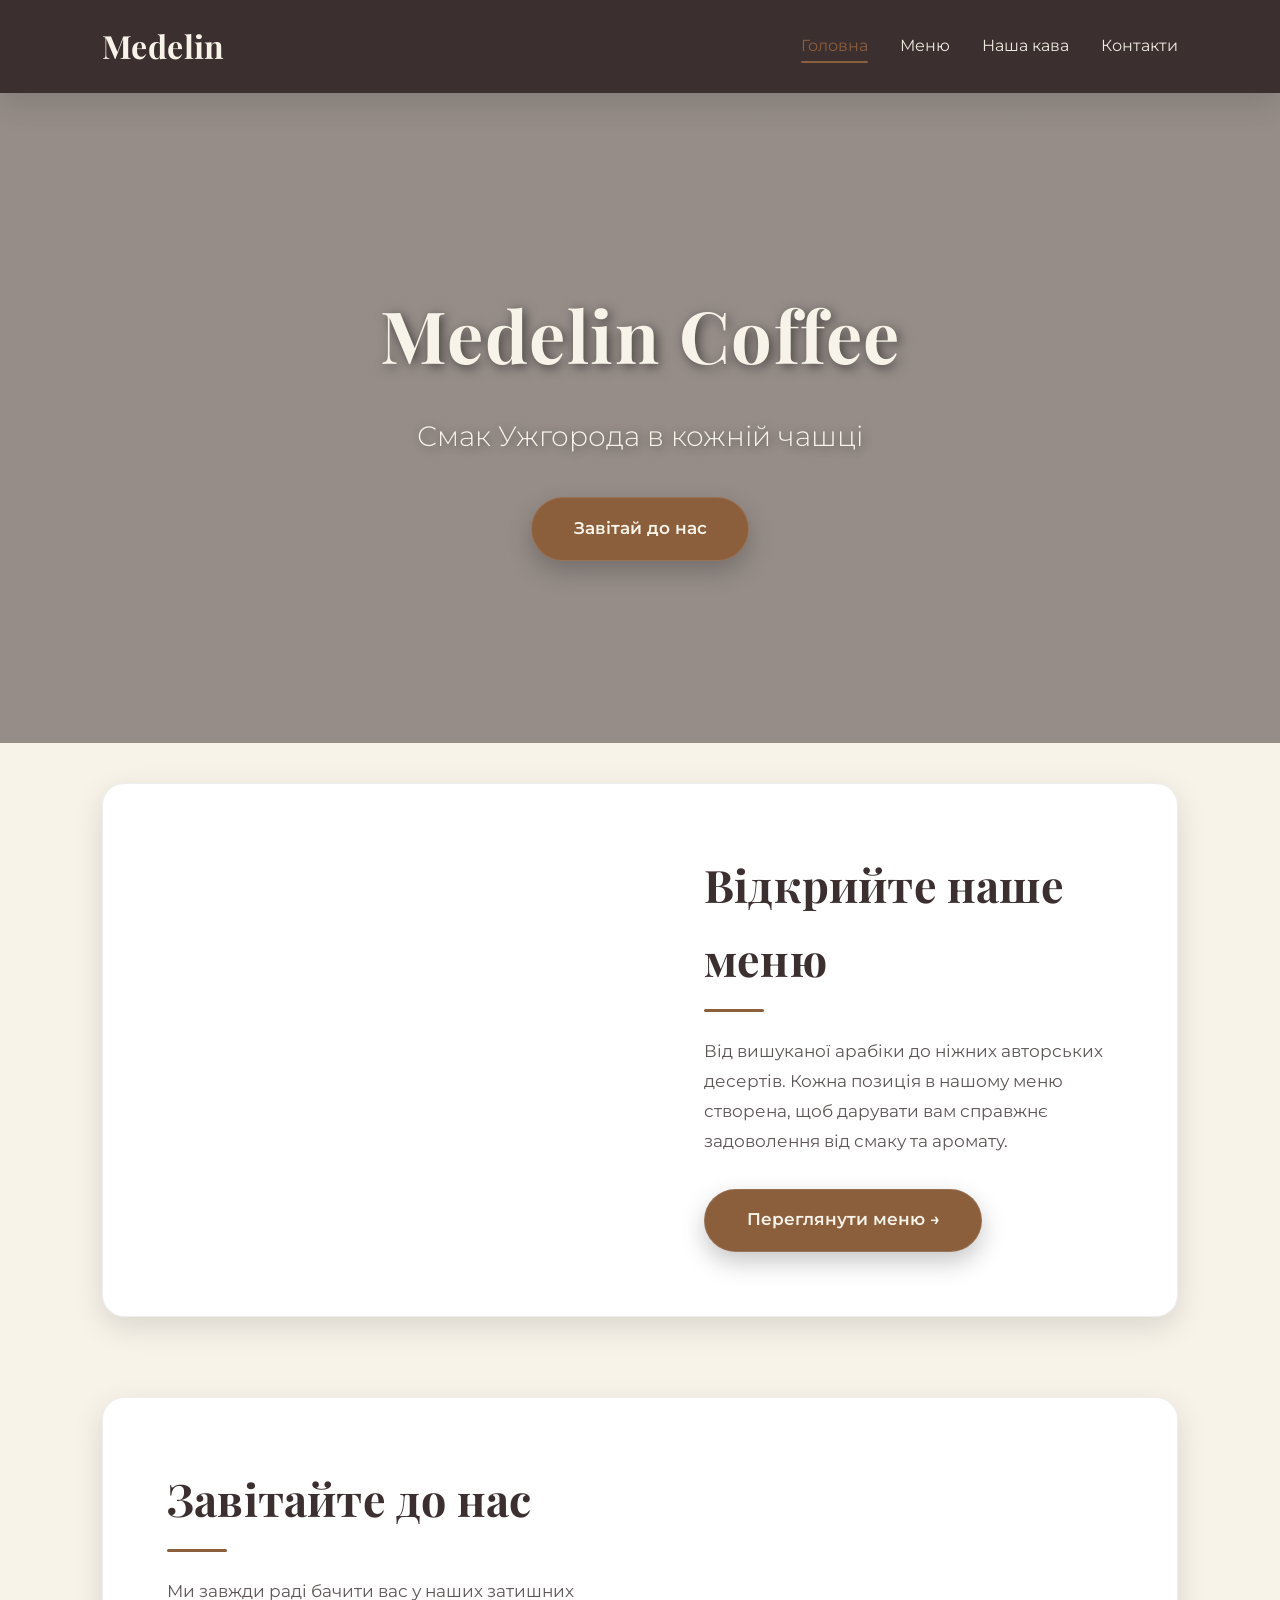
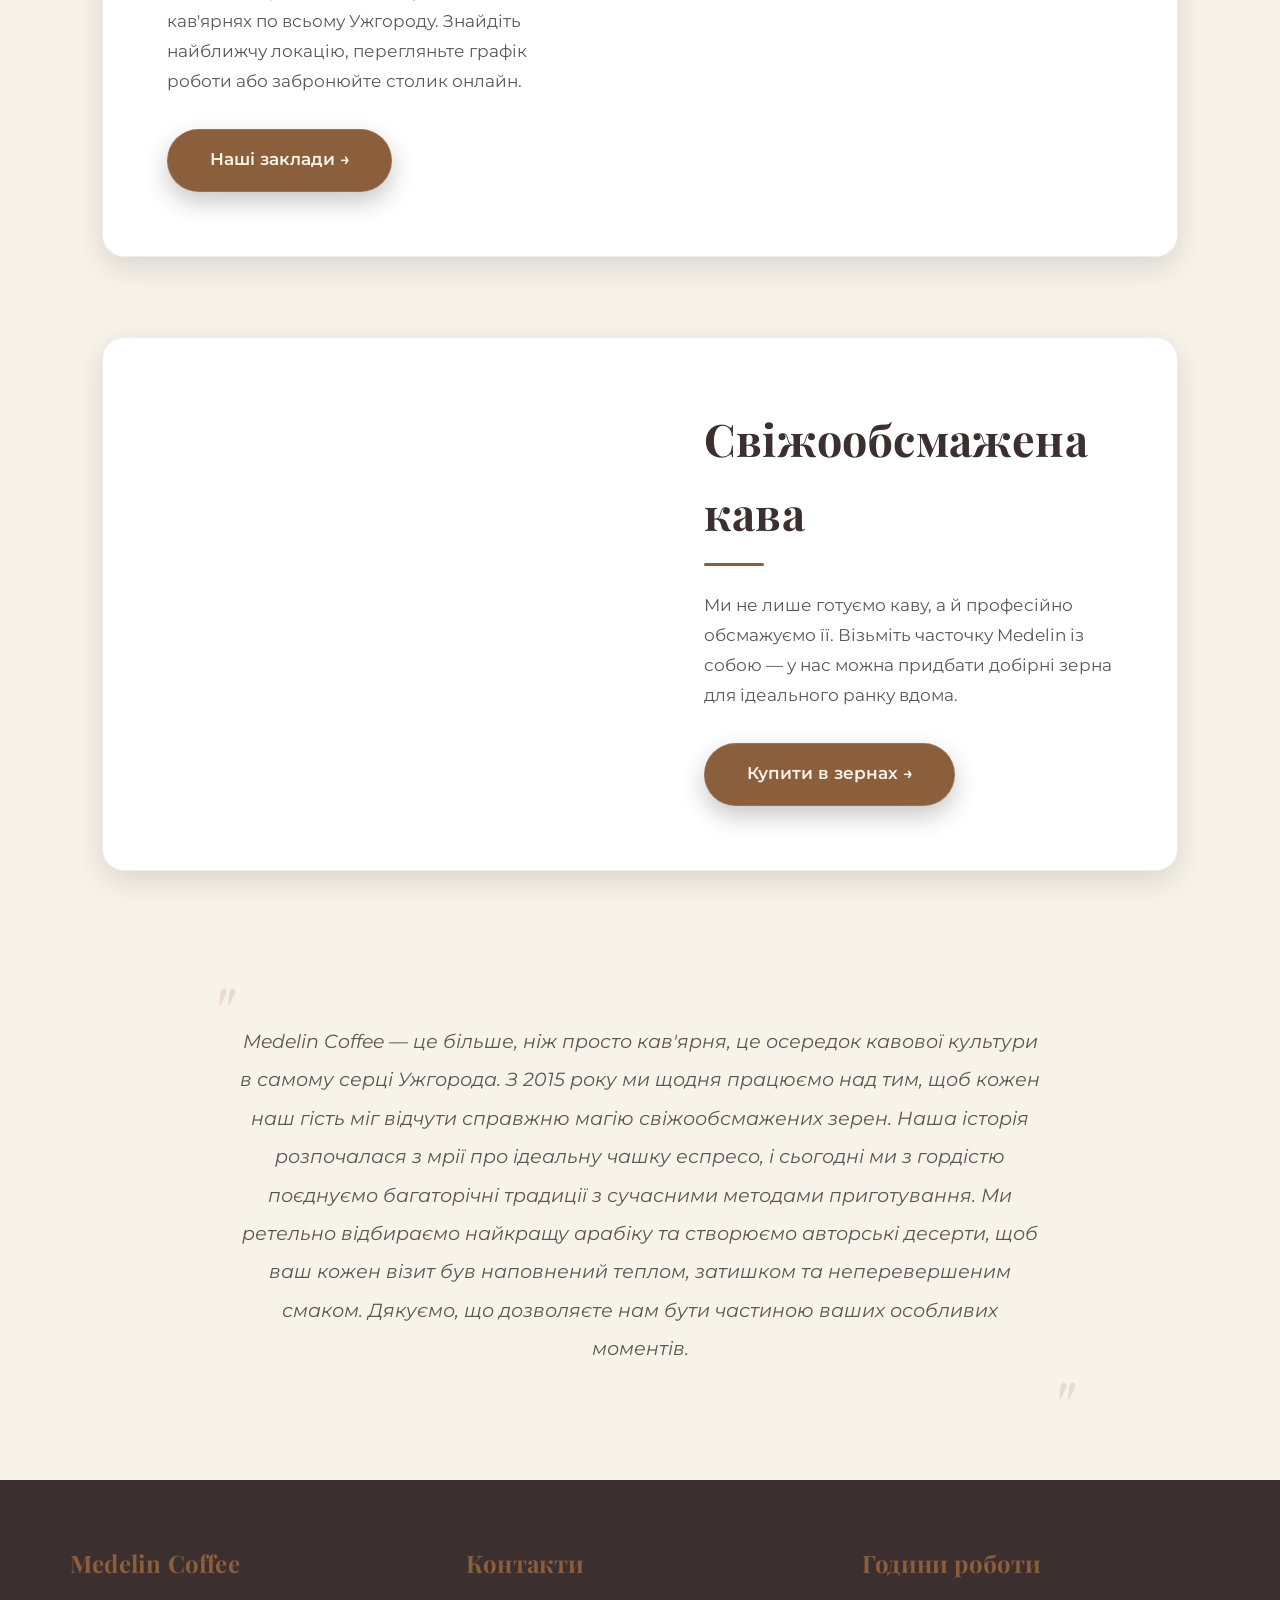
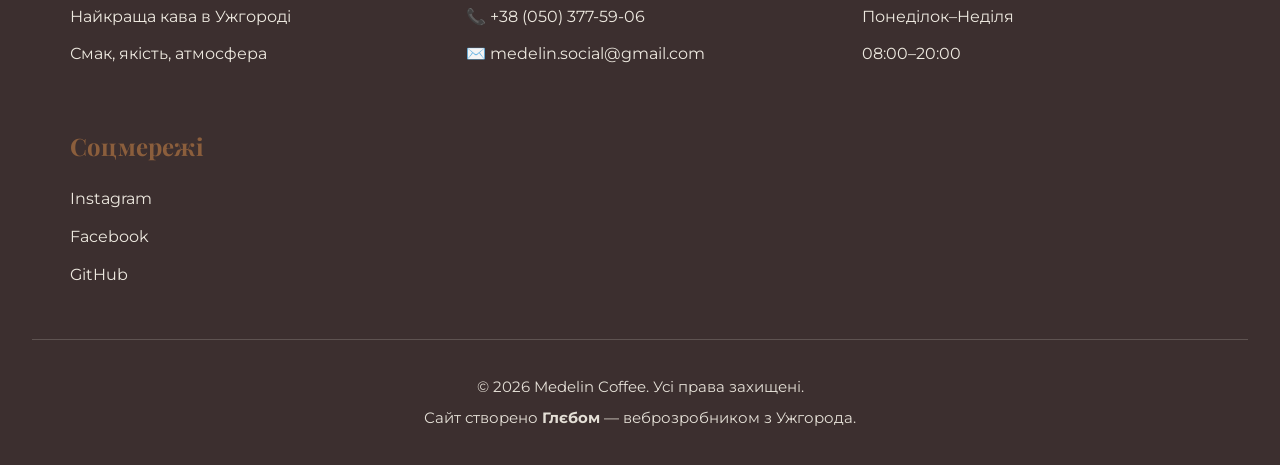
==== index.html @ 4456f1fd "animation in second header in menu + added meta tags" ====
<!DOCTYPE html>
<html lang="uk">
<head>
    <meta charset="UTF-8">
    <meta name="viewport" content="width=device-width, initial-scale=1.0">
    <meta name="description"
          content="Medelin Coffee — мережа кав'ярень в Ужгороді. Свіжообсмажена кава, вишукані десерти та затишна атмосфера.">
    <meta name="keywords"
          content="кава Ужгород, кав'ярня Меделін, десерти Ужгород, свіжообсмажена кава, Medelin Coffee">
    <meta name="author" content="Глєб">
    <meta name="robots" content="index, follow">


    <meta property="og:type" content="website">
    <meta property="og:url" content="https://medelin.uz.ua/">
    <meta property="og:title" content="Medelin Coffee — Смак Ужгорода">
    <meta property="og:description"
          content="Мережа кав'ярень в Ужгороді. Свіжообсмажена кава, вишукані десерти та затишна атмосфера.">
    <meta property="og:image" content="https://images.unsplash.com/photo-1501339847302-ac426a4a7cbb?w=1200&q=63">


    <meta property="twitter:card" content="summary_large_image">
    <meta property="twitter:url" content="https://medelin.uz.ua/">
    <meta property="twitter:title" content="Medelin Coffee — Смак Ужгорода">
    <meta property="twitter:description"
          content="Мережа кав'ярень в Ужгороді. Свіжообсмажена кава, вишукані десерти та затишна атмосфера.">
    <meta property="twitter:image" content="https://images.unsplash.com/photo-1501339847302-ac426a4a7cbb?w=1200&q=63">

    <link rel="canonical" href="https://medelin.uz.ua/">
    <title>Medelin Coffee — Смак Ужгорода</title>
    <link rel="icon" href="https://encrypted-tbn0.gstatic.com/images?q=tbn:ANd9GcQ50BUE2d30GBASKRdrCoBgrFBfvjFTiAKCYA&s"
          type="image/png">
    <link rel="preconnect" href="https://fonts.googleapis.com">
    <link rel="preconnect" href="https://fonts.gstatic.com" crossorigin>
    <link href="https://fonts.googleapis.com/css2?family=Playfair+Display:wght@400;700&family=Montserrat:wght@300;400;600&display=swap"
          rel="stylesheet">
    <link rel="stylesheet" href="css/style.css">
    <link rel="stylesheet" href="css/responsive.css">
</head>
<body>
<header class="header">
    <div class="header__container">
        <a href="index.html" class="header__logo">Medelin</a>
        <button class="header__burger" id="burger-btn" aria-label="Відкрити меню">
            <span class="header__burger-line"></span>
            <span class="header__burger-line"></span>
            <span class="header__burger-line"></span>
        </button>
        <nav class="nav" id="nav-menu">
            <ul class="nav__list">
                <li class="nav__item"><a href="index.html" class="nav__link nav__link--active">Головна</a></li>
                <li class="nav__item"><a href="pages/menu/menu.html" class="nav__link">Меню</a></li>
                <li class="nav__item"><a href="pages/coffee/coffee.html" class="nav__link">Наша кава</a></li>
                <li class="nav__item"><a href="pages/contact/contact.html" class="nav__link">Контакти</a></li>
            </ul>
        </nav>
    </div>
</header>

<main class="main">
    <section class="hero">
        <div class="hero__content">
            <h1 class="hero__title">Medelin Coffee</h1>
            <p class="hero__subtitle">Смак Ужгорода в кожній чашці</p>
            <a href="pages/contact/contact.html" class="btn hero__cta">Завітай до нас</a>
        </div>
    </section>

    <section id="promo-menu" class="promo promo--menu">
        <div class="promo-card">
            <div class="promo-card__image"
                 style="background-image: url('https://images.unsplash.com/photo-1495474472287-4d71bcdd2085?w=800&q=80');"
                 role="img" aria-label="Свіжа кава та десерти"></div>
            <div class="promo-card__content">
                <h2 class="promo-card__title">Відкрийте наше меню</h2>
                <p class="promo-card__text">Від вишуканої арабіки до ніжних авторських десертів. Кожна позиція в нашому
                    меню створена, щоб дарувати вам справжнє задоволення від смаку та аромату.</p>
                <a href="pages/menu/menu.html" class="btn">Переглянути меню →</a>
            </div>
        </div>
    </section>

    <section id="promo-contact" class="promo promo--contact">
        <div class="promo-card promo-card--stack-image-first">
            <div class="promo-card__content">
                <h2 class="promo-card__title">Завітайте до нас</h2>
                <p class="promo-card__text">Ми завжди раді бачити вас у наших затишних кав'ярнях по всьому Ужгороду.
                    Знайдіть найближчу локацію, перегляньте графік роботи або забронюйте столик онлайн.</p>
                <a href="pages/contact/contact.html" class="btn">Наші заклади →</a>
            </div>
            <div class="promo-card__image"
                 style="background-image: url('https://images.pexels.com/photos/2199190/pexels-photo-2199190.jpeg?auto=compress&cs=tinysrgb&w=800');"
                 role="img" aria-label="Затишний інтер'єр кав'ярні"></div>
        </div>
    </section>

    <section id="promo-coffee" class="promo promo--coffee">
        <div class="promo-card">
            <div class="promo-card__image"
                 style="background-image: url('https://images.pexels.com/photos/7175961/pexels-photo-7175961.jpeg?auto=compress&cs=tinysrgb&w=800');"
                 role="img" aria-label="Процес обсмаження кави"></div>
            <div class="promo-card__content">
                <h2 class="promo-card__title">Свіжообсмажена кава</h2>
                <p class="promo-card__text">Ми не лише готуємо каву, а й професійно обсмажуємо її. Візьміть часточку
                    Medelin із собою — у нас можна придбати добірні зерна для ідеального ранку вдома.</p>
                <a href="pages/coffee/coffee.html" class="btn">Купити в зернах →</a>
            </div>
        </div>
    </section>

    <section id="about" class="about-summary">
        <div class="about-summary__container">
            <p class="about-summary__text">
                Medelin Coffee — це більше, ніж просто кав'ярня, це осередок кавової культури в самому серці Ужгорода. З
                2015 року ми щодня працюємо над тим, щоб кожен наш гість міг відчути справжню магію свіжообсмажених
                зерен. Наша історія розпочалася з мрії про ідеальну чашку еспресо, і сьогодні ми з гордістю поєднуємо
                багаторічні традиції з сучасними методами приготування. Ми ретельно відбираємо найкращу арабіку та
                створюємо авторські десерти, щоб ваш кожен візит був наповнений теплом, затишком та неперевершеним
                смаком. Дякуємо, що дозволяєте нам бути частиною ваших особливих моментів.
            </p>
        </div>
    </section>
</main>

<footer class="footer">
    <div class="footer__content">
        <div class="footer__section">
            <h3 class="footer__title">Medelin Coffee</h3>
            <p class="footer__text">Найкраща кава в Ужгороді</p>
            <p class="footer__text">Смак, якість, атмосфера</p>
        </div>
        <div class="footer__section">
            <h3 class="footer__title">Контакти</h3>
            <p class="footer__text">📞 +38 (050) 377-59-06</p>
            <p class="footer__text">✉️ medelin.social@gmail.com</p>
        </div>
        <div class="footer__section">
            <h3 class="footer__title">Години роботи</h3>
            <p class="footer__text">Понеділок–Неділя</p>
            <p class="footer__text">08:00–20:00</p>
        </div>
        <div class="footer__section">
            <h3 class="footer__title">Соцмережі</h3>
            <a href="https://www.instagram.com/medelin_com/" target="_blank" class="footer__link">Instagram</a>
            <a href="https://www.facebook.com/medelin.uzh/" target="_blank" class="footer__link">Facebook</a>
            <a href="https://github.com/gleb226/MedelineSite" target="_blank" rel="noopener noreferrer"
               class="footer__link">GitHub</a>
        </div>
    </div>
    <div class="footer__bottom">
        <p class="footer__copyright">© 2026 Medelin Coffee. Усі права захищені.</p>
        <p class="footer__copyright">Сайт створено <strong>Глєбом</strong> — веброзробником з Ужгорода.</p>
    </div>
</footer>

<script src="js/main.js"></script>
</body>
</html>
---- css/style.css ----
:root {
    --color-cream: #f7f3e9;
    --color-dark-brown: #3c2f2f;
    --color-coffee: #8b5e3c;
    --color-coffee-soft: #a67c52;
    --color-olive: #5c6447;
    --color-olive-soft: #7a845e;
    --color-text: var(--color-dark-brown);
    --color-muted: #5d5656;
    --color-white: #ffffff;
    --color-light-gray: #eeeeee;
    --color-gold: #c9a96e;
    --color-overlay-nav: rgba(60, 47, 47, 0.95);
    --color-overlay-burger: rgba(60, 47, 47, 0.85);

    --font-main: "Montserrat", sans-serif;
    --font-accent: "Playfair Display", serif;

    --container-width: 1400px;
    --gutter-x: 2rem;

    --space-xs: 0.5rem;
    --space-sm: 1rem;
    --space-md: 1.5rem;
    --space-lg: 2rem;
    --space-xl: 3rem;
    --space-xxl: 4rem;

    --radius-sm: 12px;
    --radius-md: 18px;
    --radius-lg: 22px;
    --radius-xl: 24px;
    --radius-full: 999px;

    --shadow-sm: 0 6px 18px rgba(0, 0, 0, 0.08);
    --shadow-md: 0 10px 30px rgba(0, 0, 0, 0.12);
    --shadow-lg: 0 20px 60px rgba(0, 0, 0, 0.28);
    --shadow-btn: 0 10px 25px rgba(0, 0, 0, 0.22);
    --shadow-btn-hover: 0 16px 35px rgba(0, 0, 0, 0.26);
    --shadow-cta: 0 15px 35px rgba(0, 0, 0, 0.3);
    --shadow-cta-hover: 0 20px 45px rgba(0, 0, 0, 0.4);

    --ring-focus: 0 0 0 3px rgba(139, 94, 60, 0.25);
    --transition-base: 0.25s ease;
    --transition-slow: 0.4s cubic-bezier(0.175, 0.885, 0.32, 1.275);

    --overlay-dark: rgba(60, 47, 47, 0.52);
    --overlay-deeper: rgba(60, 47, 47, 0.7);
    --overlay-popup: rgba(60, 47, 47, 0.88);
    --border-light: rgba(60, 47, 47, 0.08);
    --border-white: rgba(255, 255, 255, 0.12);
}

@keyframes fadeIn {
    from {
        opacity: 0;
    }
    to {
        opacity: 1;
    }
}

@keyframes slideUp {
    from {
        opacity: 0;
        transform: translateY(40px);
    }
    to {
        opacity: 1;
        transform: translateY(0);
    }
}

@keyframes slideInLeft {
    from {
        opacity: 0;
        transform: translateX(-50px);
    }
    to {
        opacity: 1;
        transform: translateX(0);
    }
}

@keyframes slideInRight {
    from {
        opacity: 0;
        transform: translateX(50px);
    }
    to {
        opacity: 1;
        transform: translateX(0);
    }
}

@keyframes zoomIn {
    from {
        opacity: 0;
        transform: scale(0.92);
    }
    to {
        opacity: 1;
        transform: scale(1);
    }
}

@keyframes float {
    0%, 100% {
        transform: translateY(0);
    }
    50% {
        transform: translateY(-10px);
    }
}

.u-animate-fade-in {
    animation: fadeIn 1s ease forwards;
}

.u-animate-slide-up {
    animation: slideUp 0.8s cubic-bezier(0.165, 0.84, 0.44, 1) forwards;
}

.u-animate-zoom-in {
    animation: zoomIn 0.8s cubic-bezier(0.165, 0.84, 0.44, 1) forwards;
}

.u-animate-float {
    animation: float 4s ease-in-out infinite;
}

.u-reveal {
    opacity: 0;
    transform: translateY(40px);
    transition: all 1s cubic-bezier(0.165, 0.84, 0.44, 1);
    will-change: transform, opacity;
}

.u-reveal--active {
    opacity: 1;
    transform: translateY(0);
}

.u-reveal--zoom {
    transform: scale(0.95) translateY(20px);
}

.u-reveal--zoom.u-reveal--active {
    transform: scale(1) translateY(0);
}

.u-delay-1 {
    transition-delay: 0.1s;
}

.u-delay-2 {
    transition-delay: 0.2s;
}

.u-delay-3 {
    transition-delay: 0.3s;
}

.u-delay-4 {
    transition-delay: 0.4s;
}

.u-delay-5 {
    transition-delay: 0.5s;
}


*, *::before, *::after {
    margin: 0;
    padding: 0;
    box-sizing: border-box;
}

html {
    color-scheme: light;
    scroll-behavior: smooth;
}

@media (prefers-reduced-motion: reduce) {
    html {
        scroll-behavior: auto;
    }

    *, *::before, *::after {
        animation-duration: 0.001ms !important;
        animation-iteration-count: 1 !important;
        transition-duration: 0.001ms !important;
    }
}

body {
    font-family: var(--font-main);
    background-color: var(--color-cream);
    color: var(--color-text);
    line-height: 1.65;
    overflow-x: hidden;
    -webkit-font-smoothing: antialiased;
    -moz-osx-font-smoothing: grayscale;
}

img {
    max-width: 100%;
    display: block;
}

a {
    color: inherit;
    text-decoration: none;
}

button {
    cursor: pointer;
    font-family: inherit;
}

h1, h2, h3, h4 {
    font-family: var(--font-accent);
    letter-spacing: 0.2px;
}

:focus-visible {
    outline: none;
    box-shadow: var(--ring-focus);
    border-radius: var(--radius-sm);
}

.is-scroll-locked {
    overflow: hidden !important;
}

.main {
    min-height: 60vh;
}

.header {
    background-color: var(--color-dark-brown);
    padding: 1.25rem 0;
    box-shadow: var(--shadow-md);
    position: sticky;
    top: 0;
    z-index: 1000;
}

.header__container {
    max-width: var(--container-width);
    margin: 0 auto;
    padding: 0 var(--gutter-x);
    display: flex;
    justify-content: space-between;
    align-items: center;
    gap: 1.5rem;
}

.header__logo {
    font-family: var(--font-accent);
    font-size: 2rem;
    color: var(--color-cream);
    font-weight: 700;
    transition: color var(--transition-base), transform var(--transition-base);
    letter-spacing: 0.4px;
}

.header__logo:hover {
    color: var(--color-coffee);
    transform: translateY(-1px);
}

.header__burger {
    display: none;
    border: none;
    background: transparent;
    width: 30px;
    height: 20px;
    position: relative;
    padding: 0;
    z-index: 1010;
}

.header__burger-line {
    position: absolute;
    width: 100%;
    height: 2px;
    background-color: var(--color-cream);
    left: 0;
    transition: all 0.3s ease;
}

.header__burger-line:nth-child(1) {
    top: 0;
}

.header__burger-line:nth-child(2) {
    top: 9px;
}

.header__burger-line:nth-child(3) {
    bottom: 0;
}

.header__burger--active .header__burger-line:nth-child(1) {
    transform: rotate(45deg);
    top: 9px;
}

.header__burger--active .header__burger-line:nth-child(2) {
    opacity: 0;
}

.header__burger--active .header__burger-line:nth-child(3) {
    transform: rotate(-45deg);
    top: 9px;
}

.nav__list {
    list-style: none;
    display: flex;
    align-items: center;
    gap: 2rem;
    flex-wrap: wrap;
}

.nav__link {
    color: var(--color-cream);
    font-weight: 400;
    transition: color var(--transition-base);
    position: relative;
    padding: 0.5rem 0;
    opacity: 0.95;
}

.nav__link--active {
    color: var(--color-coffee) !important;
    opacity: 1 !important;
}

.nav__link--active::after {
    width: 100% !important;
}

.nav__link:hover {
    color: var(--color-coffee);
    opacity: 1;
}

.nav__link::after {
    content: "";
    position: absolute;
    bottom: 0;
    left: 0;
    width: 0;
    height: 2px;
    background-color: var(--color-coffee);
    transition: width var(--transition-base);
    border-radius: 2px;
}

.nav__link:hover::after {
    width: 100%;
}

.hero {
    background: linear-gradient(var(--overlay-dark), var(--overlay-dark)), url("https://images.unsplash.com/photo-1501339847302-ac426a4a7cbb?w=1600&q=80") center/cover;
    height: 650px;
    display: flex;
    align-items: center;
    justify-content: center;
    text-align: center;
    color: var(--color-cream);
}

.hero__content {
    max-width: 820px;
    padding: 0 2rem;
}

.hero__title {
    font-size: 4.5rem;
    margin-bottom: 1.2rem;
    text-shadow: 3px 3px 12px rgba(0, 0, 0, 0.55);
    letter-spacing: 1.5px;
    opacity: 0;
}

.hero__subtitle {
    font-size: 1.75rem;
    margin-bottom: 2.4rem;
    font-weight: 300;
    text-shadow: 2px 2px 10px rgba(0, 0, 0, 0.45);
    opacity: 0;
}

.hero__cta {
    opacity: 0;
}

.btn {
    display: inline-flex;
    align-items: center;
    justify-content: center;
    padding: 1.05rem 2.6rem;
    background-color: var(--color-coffee);
    color: var(--color-cream);
    border-radius: var(--radius-full);
    font-weight: 600;
    font-size: 1.05rem;
    transition: transform var(--transition-base), background-color var(--transition-base), box-shadow var(--transition-base);
    box-shadow: var(--shadow-btn);
    border: 1px solid var(--border-white);
}

.btn:hover {
    background-color: var(--color-olive);
    transform: translateY(-3px);
    box-shadow: var(--shadow-btn-hover);
}

.btn--full-width {
    width: 100%;
}

.btn--route {
    margin-top: 1.5rem;
    width: 100%;
    padding: 1rem 2rem;
    font-size: 1rem;
    font-weight: 600;
    color: var(--color-white);
    background: linear-gradient(135deg, var(--color-coffee), var(--color-coffee-soft));
    border: none;
    border-radius: var(--radius-full);
    box-shadow: 0 8px 20px rgba(139, 94, 60, 0.25);
    text-transform: none;
    letter-spacing: 0.3px;
    display: flex;
    align-items: center;
    justify-content: center;
    gap: 10px;
    transition: all 0.5s cubic-bezier(0.165, 0.84, 0.44, 1);
    position: relative;
    overflow: hidden;
}

.btn--route::before {
    content: "📍";
    font-size: 1.2rem;
    transition: transform 0.4s ease;
}

.btn--route:hover {
    background: linear-gradient(135deg, var(--color-olive), var(--color-olive-soft));
    transform: translateY(-4px);
    box-shadow: 0 12px 28px rgba(92, 100, 71, 0.35);
}

.btn--route:hover::before {
    transform: scale(1.2) rotate(-10deg);
}

.btn--route:active {
    transform: translateY(-1px);
}

.btn--route::after {
    content: "";
    position: absolute;
    top: 0;
    left: -100%;
    width: 100%;
    height: 100%;
    background: linear-gradient(90deg, transparent, rgba(255, 255, 255, 0.2), transparent);
    transition: 0.6s;
}

.btn--route:hover::after {
    left: 100%;
}

.section-title {
    text-align: center;
    font-size: 3rem;
    margin-bottom: var(--space-xxl);
    color: var(--color-dark-brown);
    position: relative;
}

.section-title--mb-5 {
    margin-bottom: var(--space-xl);
}

.section-title::after {
    content: "";
    display: block;
    width: 104px;
    height: 4px;
    background-color: var(--color-coffee);
    margin: 1.4rem auto 0;
    border-radius: var(--radius-full);
    opacity: 0.95;
}

.promo {
    padding: 2.5rem var(--gutter-x);
    max-width: var(--container-width);
    margin: 0 auto;
}

.promo-card {
    background: var(--color-white);
    border-radius: var(--radius-lg);
    box-shadow: var(--shadow-md);
    border: 1px solid var(--border-light);
    display: grid;
    grid-template-columns: 1fr 1fr;
    overflow: hidden;
    min-height: 450px;
}

.promo-card--reverse .promo-card__image {
    order: 1;
}

.promo-card__image {
    width: 100%;
    height: 100%;
    background-size: cover;
    background-position: center;
}

.promo-card__content {
    padding: var(--space-xxl);
    display: flex;
    flex-direction: column;
    justify-content: center;
    align-items: flex-start;
    text-align: left;
}

.promo-card__title {
    font-size: 2.8rem;
    color: var(--color-dark-brown);
    margin: 0 0 var(--space-md) 0;
}

.promo-card__title::after {
    content: "";
    display: block;
    width: 60px;
    height: 3px;
    background-color: var(--color-coffee);
    margin-top: 0.8rem;
    border-radius: var(--radius-full);
}

.promo-card__text {
    font-size: 1.05rem;
    color: var(--color-muted);
    margin-bottom: var(--space-lg);
    line-height: 1.8;
}

.about-summary {
    padding: 5rem var(--gutter-x);
    background-color: var(--color-cream);
    text-align: center;
}

.about-summary__container {
    max-width: 900px;
    margin: 0 auto;
}

.about-summary__text {
    font-size: 1.2rem;
    line-height: 2;
    color: var(--color-muted);
    font-style: italic;
    position: relative;
    padding: 2rem 0;
    max-width: 800px;
    margin: 0 auto;
}

.about-summary__text::before,
.about-summary__text::after {
    content: '"';
    font-family: var(--font-accent);
    font-size: 5rem;
    color: var(--color-coffee);
    opacity: 0.15;
    position: absolute;
    line-height: 1;
}

.about-summary__text::before {
    top: -1rem;
    left: -2rem;
}

.about-summary__text::after {
    bottom: -3rem;
    right: -2rem;
}

.booking-hero {
    padding: 4rem var(--gutter-x);
    background: linear-gradient(var(--overlay-deeper), var(--overlay-deeper)), url('https://images.unsplash.com/photo-1495474472287-4d71bcdd2085?w=1600&q=80') center/cover;
    text-align: center;
    color: var(--color-cream);
    margin-bottom: 2rem;
}

.booking-hero__card {
    max-width: 800px;
    margin: 0 auto;
    padding: 3rem;
    background: rgba(255, 255, 255, 0.1);
    backdrop-filter: blur(10px);
    border-radius: var(--radius-lg);
    border: 1px solid rgba(255, 255, 255, 0.2);
}

.booking-hero__title {
    font-size: 2.5rem;
    margin-bottom: 1rem;
    color: var(--color-cream);
}

.booking-hero__text {
    font-size: 1.1rem;
    margin-bottom: 2rem;
    opacity: 0.9;
}

.btn--booking {
    font-size: 1.6rem;
    padding: 1.4rem 4rem;
    font-weight: 700;
    box-shadow: var(--shadow-cta);
    text-transform: uppercase;
    letter-spacing: 1px;
    display: inline-flex;
    align-items: center;
    gap: 12px;
    background: linear-gradient(135deg, var(--color-coffee), var(--color-coffee-soft));
    border: none;
    transition: all 0.4s cubic-bezier(0.175, 0.885, 0.32, 1.275);
    animation: pulse 2s ease-in-out 0s 3;
}

.btn--booking::before {
    content: "📞";
    font-size: 1.5rem;
    filter: drop-shadow(0 2px 4px rgba(0, 0, 0, 0.2));
}

.btn--booking:hover {
    background: linear-gradient(135deg, var(--color-olive), var(--color-olive-soft));
    transform: translateY(-5px) scale(1.03);
    box-shadow: var(--shadow-cta-hover);
}

.btn--booking:active {
    transform: translateY(-2px) scale(0.98);
}

@keyframes pulse {
    0% {
        transform: scale(1);
        box-shadow: var(--shadow-cta);
    }
    50% {
        transform: scale(1.05);
        box-shadow: var(--shadow-cta-hover);
    }
    100% {
        transform: scale(1);
        box-shadow: var(--shadow-cta);
    }
}

.menu,
.contact,
.products {
    max-width: var(--container-width);
    margin: 0 auto;
    padding: 5rem var(--gutter-x);
}

.products-grid {
    display: grid;
    grid-template-columns: repeat(auto-fill, minmax(320px, 1fr));
    gap: 2.5rem;
    padding: 2rem 0;
}

.menu__categories {
    display: grid;
    grid-template-columns: repeat(auto-fit, minmax(350px, 1fr));
    gap: 4rem;
}

.category {
    background: var(--color-white);
    padding: 3rem;
    border-radius: var(--radius-lg);
    box-shadow: var(--shadow-sm);
    border: 1px solid var(--border-light);
}

.category__title {
    font-size: 2.4rem;
    margin-bottom: 2rem;
    color: var(--color-coffee);
    border-bottom: 4px solid var(--color-olive);
    padding-bottom: 1rem;
}

.product-card {
    background-color: var(--color-white);
    border-radius: var(--radius-lg);
    overflow: hidden;
    box-shadow: var(--shadow-sm);
    transition: transform 0.4s cubic-bezier(0.165, 0.84, 0.44, 1),
    box-shadow 0.4s cubic-bezier(0.165, 0.84, 0.44, 1);
    cursor: pointer;
    border: 1px solid var(--border-light);
}

.product-card:hover {
    transform: translateY(-12px) scale(1.02);
    box-shadow: var(--shadow-lg);
}

.product-card__image {
    width: 100%;
    height: 250px;
    background-size: cover;
    background-position: center;
}

.product-card__content {
    padding: 2rem;
}

.product-card__title {
    font-size: 1.6rem;
    margin-bottom: 0.7rem;
    color: var(--color-dark-brown);
}

.product-card__price {
    font-size: 1.4rem;
    color: var(--color-coffee);
    font-weight: 700;
}

.menu-item {
    display: flex;
    gap: 1.6rem;
    margin-bottom: 2.2rem;
    border-bottom: 1px solid var(--color-light-gray);
    cursor: pointer;
    transition: transform var(--transition-base), background-color var(--transition-base), box-shadow var(--transition-base);
    border-radius: 14px;
    padding: 1rem;
}

.menu-item:hover {
    background-color: rgba(247, 243, 233, 0.65);
    transform: translateX(6px);
    box-shadow: 0 10px 22px rgba(0, 0, 0, 0.06);
}

.menu-item:last-child {
    border-bottom: none;
    margin-bottom: 0;
}

.menu-item__image {
    width: 100px;
    height: 100px;
    border-radius: 16px;
    background-size: cover;
    background-position: center;
    flex-shrink: 0;
    box-shadow: 0 10px 22px rgba(0, 0, 0, 0.12);
}

.menu-item__info {
    flex: 1;
}

.menu-item__title {
    font-size: 1.3rem;
    margin-bottom: 0.4rem;
    color: var(--color-dark-brown);
}

.menu-item__price {
    font-size: 1.2rem;
    color: var(--color-coffee);
    font-weight: 700;
}

.contact__container {
    max-width: 980px;
    margin: 0 auto;
}

.contact__container--mt-large {
    margin-top: 4rem;
}

.contact__social {
    background: var(--color-white);
    border: 1px solid var(--border-light);
    border-radius: var(--radius-lg);
    padding: 2rem;
    box-shadow: var(--shadow-sm);
}

.contact__location-name {
    font-size: 1.8rem;
    margin-bottom: 1.2rem;
    color: var(--color-coffee);
}

.contact__item {
    display: flex;
    align-items: flex-start;
    gap: 1rem;
    margin-bottom: 1.1rem;
    font-size: 1.08rem;
    color: var(--color-muted);
}

.contact__item-icon {
    width: 42px;
    height: 42px;
    border-radius: 14px;
    background: rgba(139, 94, 60, 0.1);
    border: 1px solid rgba(60, 47, 47, 0.1);
    display: inline-flex;
    align-items: center;
    justify-content: center;
    flex: 0 0 42px;
}

.footer {
    background-color: var(--color-dark-brown);
    color: var(--color-cream);
    padding: 4rem 2rem 2rem;
}

.footer__content {
    max-width: var(--container-width);
    margin: 0 auto;
    display: grid;
    grid-template-columns: repeat(auto-fit, minmax(250px, 1fr));
    gap: 3rem;
    margin-bottom: 2.5rem;
}

.footer__title {
    font-size: 1.5rem;
    margin-bottom: 1.25rem;
    color: var(--color-coffee);
}

.footer__text, .footer__link {
    color: var(--color-cream);
    margin-bottom: 0.7rem;
    display: block;
    font-size: 1rem;
    opacity: 0.95;
    transition: color var(--transition-base);
}

.footer__link:hover {
    color: var(--color-coffee);
    opacity: 1;
}

.footer__bottom {
    text-align: center;
    border-top: 1px solid rgba(247, 243, 233, 0.18);
    padding-top: 2rem;
}

.footer__copyright {
    font-size: 0.95rem;
    line-height: 2;
    opacity: 0.9;
}

.popup {
    position: fixed;
    inset: 0;
    z-index: 9999;
    display: flex;
    align-items: center;
    justify-content: center;
    opacity: 0;
    visibility: hidden;
    pointer-events: none;
    transition: 0.35s ease;
    padding: 1.25rem;
}

.popup--active {
    opacity: 1;
    visibility: visible;
    pointer-events: auto;
}

.popup__overlay {
    position: absolute;
    inset: 0;
    background: var(--overlay-popup);
    backdrop-filter: blur(6px);
}

.popup__content {
    position: relative;
    width: min(92vw, 600px);
    max-height: 90vh;
    overflow: auto;
    border-radius: 24px;
    background: var(--color-cream);
    box-shadow: var(--shadow-lg);
    transition: transform 0.4s cubic-bezier(0.175, 0.885, 0.32, 1.275), opacity 0.3s ease;
    transform: scale(0.9);
    opacity: 0;
}

.popup--active .popup__content {
    transform: scale(1);
    opacity: 1;
}

.popup__close {
    position: absolute;
    top: 16px;
    right: 16px;
    width: 40px;
    height: 40px;
    border: 0;
    border-radius: 50%;
    background: var(--color-dark-brown);
    color: var(--color-white);
    cursor: pointer;
    display: flex;
    align-items: center;
    justify-content: center;
    z-index: 2;
}

.popup__image {
    width: 100%;
    height: 300px;
    object-fit: cover;
    border-radius: 24px 24px 0 0;
}

.popup__title {
    font-size: 2rem;
    margin: 1.5rem 2rem 0.5rem;
    color: var(--color-dark-brown);
}

.popup__price {
    font-size: 1.6rem;
    margin: 0 2rem 1rem;
    color: var(--color-coffee);
    font-weight: 700;
}

.popup__description {
    margin: 0 2rem 1.5rem;
    line-height: 1.7;
    color: var(--color-muted);
}

.popup__info {
    background: var(--color-white);
    border-radius: 12px;
    padding: 1.2rem;
    margin: 0 2rem 1.5rem;
    border-left: 4px solid var(--color-coffee);
}

.popup__info-text {
    margin-bottom: 0.6rem;
    display: block;
}

.popup__info-text:last-child {
    margin-bottom: 0;
}

.popup__details {
    background: rgba(247, 243, 233, 0.6);
    border-radius: 16px;
    padding: 1.5rem;
    margin: 0 2rem 2rem;
    border-left: 5px solid var(--color-coffee);
}

.popup__details-text {
    margin-bottom: 0.75rem;
    font-size: 0.95rem;
    color: var(--color-dark-brown);
    display: block;
}

.popup__details-text:last-child {
    margin-bottom: 0;
}

.popup__details-label,
.popup__details strong,
.popup__info-text strong {
    color: var(--color-coffee);
    margin-right: 0.5rem;
}

.menu-subnav {
    background: rgba(28, 18, 10, 0.95);
    border-bottom: 1px solid rgba(201, 169, 110, 0.2);
    padding: 0.6rem 0;
    width: 100%;
    position: sticky;
    top: 82px;
    z-index: 500;
    backdrop-filter: blur(15px);
    -webkit-backdrop-filter: blur(15px);
}

.menu-subnav__list {
    display: flex;
    gap: 0.6rem;
    overflow-x: auto;
    scrollbar-width: none;
    -webkit-overflow-scrolling: touch;
    padding: 0 1.5rem;
    margin: 0;
    list-style: none;
    max-width: var(--container-width);
    margin: 0 auto;
}

.menu-subnav__list::-webkit-scrollbar {
    display: none;
}

.menu-subnav__link {
    display: inline-block;
    padding: 0.5rem 1.1rem;
    font-family: var(--font-main);
    font-size: 0.75rem;
    font-weight: 600;
    letter-spacing: 0.03em;
    color: rgba(240, 230, 211, 0.7);
    text-decoration: none;
    white-space: nowrap;
    border-radius: 50px;
    border: 1px solid transparent;
    transition: all 0.3s ease;
}

.menu-subnav__link:hover {
    color: var(--color-white);
    background: rgba(201, 169, 110, 0.1);
}

.menu-subnav__link--active {
    color: var(--color-white);
    background: var(--color-coffee);
    border-color: rgba(255, 255, 255, 0.1);
    box-shadow: 0 4px 12px rgba(0, 0, 0, 0.2);
}

.menu-list {
    list-style: none;
    padding: 0;
    margin: 0;
}

.menu-list__item {
    display: flex;
    justify-content: space-between;
    align-items: center;
    padding: 0.65rem 1rem;
    border-bottom: 1px solid rgba(0, 0, 0, 0.05);
    font-family: var(--font-main);
    font-size: 0.9rem;
}

.menu-list__name {
    color: var(--color-text);
}

.menu-list__price {
    color: var(--color-coffee);
    font-weight: 600;
    white-space: nowrap;
    margin-left: 1rem;
}
---- css/responsive.css ----
@media (max-width: 1400px) {
    :root {
        --container-width: 1140px;
    }
}

@media (max-width: 1200px) {
    :root {
        --container-width: 960px;
    }

    .hero__title {
        font-size: 3.5rem;
    }

    .menu__categories {
        gap: 2rem;
    }

    .promo-card__content {
        padding: 2.5rem;
    }
}

@media (max-width: 992px) {
    :root {
        --container-width: 720px;
        --gutter-x: 1.5rem;
    }

    .header {
        position: absolute;
        background-color: transparent;
        box-shadow: none;
        padding: 1.5rem 0;
        width: 100%;
        pointer-events: none;
    }

    .header__logo {
        display: none;
        pointer-events: auto;
    }

    .header__burger {
        position: fixed;
        top: 20px;
        right: 20px;
        z-index: 1010;
        display: flex;
        align-items: center;
        justify-content: center;
        width: 52px;
        height: 52px;
        background-color: var(--color-dark-brown);
        border-radius: 50%;
        box-shadow: 0 4px 20px rgba(0, 0, 0, 0.4);
        border: 2px solid rgba(247, 243, 233, 0.2);
        pointer-events: auto;
        transition: all 0.4s cubic-bezier(0.175, 0.885, 0.32, 1.275);
    }

    .header__burger--active {
        background-color: var(--color-coffee);
        border-color: var(--color-cream);
        transform: rotate(180deg);
    }

    .header__burger-line {
        width: 24px;
        left: 12px;
        height: 2px;
        border-radius: 2px;
    }

    .header__burger-line:nth-child(1) {
        top: 18px;
    }

    .header__burger-line:nth-child(2) {
        top: 25px;
    }

    .header__burger-line:nth-child(3) {
        top: 32px;
    }

    .header__burger--active .header__burger-line:nth-child(1) {
        top: 25px;
        transform: rotate(45deg);
    }

    .header__burger--active .header__burger-line:nth-child(2) {
        opacity: 0;
    }

    .header__burger--active .header__burger-line:nth-child(3) {
        top: 25px;
        transform: rotate(-45deg);
    }

    .nav {
        position: fixed;
        top: 0;
        left: 0;
        width: 100%;
        height: 100vh;
        background-color: var(--color-overlay-nav);
        backdrop-filter: blur(15px);
        -webkit-backdrop-filter: blur(15px);
        display: flex;
        flex-direction: column;
        align-items: center;
        justify-content: center;
        padding-top: 40px;
        overflow-y: auto;
        transform: translateX(100%);
        transition: transform 0.5s cubic-bezier(0.77, 0, 0.175, 1);
        z-index: 999;
        pointer-events: auto;
    }

    .nav::before {
        content: "Medelin";
        font-family: "Playfair Display", serif;
        font-size: 2.5rem;
        font-weight: 700;
        color: var(--color-coffee);
        margin-bottom: 2rem;
        opacity: 0;
        transform: translateY(-20px);
        transition: all 0.5s ease 0.2s;
    }

    .nav--active {
        transform: translateX(0);
    }

    .nav--active::before {
        opacity: 1;
        transform: translateY(0);
    }

    .nav__list {
        flex-direction: column;
        gap: 2rem;
        text-align: center;
        opacity: 0;
        transform: scale(0.9);
        transition: all 0.5s cubic-bezier(0.34, 1.56, 0.64, 1) 0.3s;
    }

    .nav--active .nav__list {
        opacity: 1;
        transform: scale(1);
    }

    .nav__item {
        opacity: 0;
        transform: translateY(20px);
        transition: all 0.5s cubic-bezier(0.175, 0.885, 0.32, 1.275);
    }

    .nav--active .nav__item {
        opacity: 1;
        transform: translateY(0);
    }

    .nav--active .nav__item:nth-child(1) {
        transition-delay: 0.4s;
    }

    .nav--active .nav__item:nth-child(2) {
        transition-delay: 0.5s;
    }

    .nav--active .nav__item:nth-child(3) {
        transition-delay: 0.6s;
    }

    .nav--active .nav__item:nth-child(4) {
        transition-delay: 0.7s;
    }

    .nav--active .nav__item:nth-child(5) {
        transition-delay: 0.8s;
    }

    .nav__link {
        font-size: 1.8rem;
        font-family: "Playfair Display", serif;
        font-weight: 700;
        color: var(--color-cream);
        display: inline-block;
        padding: 0.5rem 1rem;
    }

    .hero {
        min-height: 500px;
        height: auto;
        padding: 100px 0 60px;
    }

    .hero__title {
        font-size: 3rem;
        line-height: 1.1;
    }

    .section-title {
        font-size: 2.5rem;
        margin-bottom: 3rem;
    }

    .promo-card {
        grid-template-columns: 1fr;
        min-height: auto;
    }

    .promo-card__image {
        height: 350px;
    }

    .promo-card__content {
        padding: 3rem 1.5rem;
        align-items: center;
        text-align: center;
    }

    .promo-card__title::after {
        margin: 0.8rem auto 0;
    }

    .promo-card--stack-image-first .promo-card__image {
        order: -1;
    }

    .products-grid {
        grid-template-columns: 1fr 1fr;
        gap: 1.5rem;
    }

    .footer__content {
        grid-template-columns: 1fr 1fr;
        gap: 2.5rem;
    }
}

@media (max-width: 768px) {
    :root {
        --container-width: 100%;
        --gutter-x: 1.5rem;
    }

    .hero__title {
        font-size: 2.8rem;
    }

    .hero__subtitle {
        font-size: 1.3rem;
        max-width: 280px;
        margin-left: auto;
        margin-right: auto;
    }

    .about-summary {
        padding: 4rem 1.5rem;
    }

    .about-summary__text {
        font-size: 1.1rem;
        line-height: 1.8;
    }

    .about-summary__text::before {
        top: -2.5rem;
        left: 0;
    }

    .about-summary__text::after {
        bottom: -4.5rem;
        right: 0;
    }

    .menu-item {
        flex-direction: row;
        align-items: center;
        text-align: left;
        gap: 1.5rem;
        padding: 1.25rem;
    }

    .menu-item__image {
        width: 100px;
        height: 100px;
        border-radius: 16px;
    }

    .menu-item__info {
        padding-top: 0;
    }

    .menu-item__title {
        font-size: 1.3rem;
        margin-bottom: 0.5rem;
    }

    .menu-item__price {
        font-size: 1.25rem;
    }

    .category {
        padding: 2.5rem 1.25rem;
    }

    .category__title {
        font-size: 2.1rem;
    }

    .contact__item {
        justify-content: flex-start;
    }

    .popup__content {
        width: min(90vw, 500px);
        margin: 0 auto;
        height: auto;
        max-height: 85vh;
        border-radius: 20px;
        box-shadow: 0 15px 50px rgba(0, 0, 0, 0.35);
    }

    .popup__image {
        height: 200px;
        border-radius: 20px 20px 0 0;
    }

    .popup__title {
        font-size: 1.6rem;
        margin: 1.25rem 1.25rem 0.4rem;
    }

    .popup__price {
        font-size: 1.4rem;
        margin-left: 1.25rem;
        margin-bottom: 0.75rem;
    }

    .popup__description, .popup__details, .popup__info {
        margin-left: 1.25rem;
        margin-right: 1.25rem;
        font-size: 0.95rem;
    }

    .popup__details {
        padding: 1rem;
        margin-bottom: 1.5rem;
        border-left-width: 4px;
    }

    .popup__close {
        width: 40px;
        height: 40px;
        top: 10px;
        right: 10px;
    }

    .menu-subnav {
        position: sticky;
        top: 0;
        z-index: 900;
        background: rgba(28, 18, 10, 0.98);
    }

    .menu-subnav__link {
        font-size: 0.85rem;
        padding: 0.6rem 1.2rem;
    }
}

@media (max-width: 576px) {
    :root {
        --gutter-x: 1.2rem;
    }

    .popup {
        align-items: flex-end;
        padding: 0;
    }

    .popup__content {
        width: 100%;
        max-height: 92vh;
        border-radius: 24px 24px 0 0;
        margin: 0;
    }

    .popup__image {
        height: 180px;
        border-radius: 24px 24px 0 0;
    }

    .popup__title {
        font-size: 1.5rem;
        margin: 1.25rem 1rem 0.3rem;
    }

    .popup__price {
        font-size: 1.35rem;
        margin-left: 1rem;
        margin-bottom: 0.6rem;
    }

    .popup__description, .popup__details, .popup__info {
        margin-left: 1rem;
        margin-right: 1rem;
        line-height: 1.5;
    }

    .popup__details {
        padding: 0.8rem 1rem;
        margin-bottom: 2rem;
    }

    .popup__close {
        top: 12px;
        right: 12px;
        background: var(--color-overlay-burger);
    }

    .hero__title {
        font-size: 2.4rem;
    }

    .hero__subtitle {
        font-size: 1.1rem;
    }

    .section-title {
        font-size: 2.2rem;
    }

    .btn {
        width: 100%;
        padding: 1.1rem;
    }

    .products-grid {
        grid-template-columns: 1fr;
    }

    .promo-card__image {
        height: 280px;
    }

    .promo-card__title {
        font-size: 2rem;
    }

    .footer__content {
        grid-template-columns: 1fr;
        text-align: center;
    }

    .footer__section {
        margin-bottom: 1rem;
    }

    .booking-hero__card {
        padding: 2rem 1rem;
    }

    .booking-hero__title {
        font-size: 1.8rem;
    }

    .booking-hero .btn {
        padding: 1.2rem 2rem;
        font-size: 1.2rem;
    }

    .popup__image {
        height: 200px;
    }
}

@media (max-width: 375px) {
    .hero__title {
        font-size: 2.1rem;
    }

    .category__title {
        font-size: 1.8rem;
    }

    .menu-subnav__link {
        padding: 0.6rem 1rem;
        font-size: 0.8rem;
    }
}
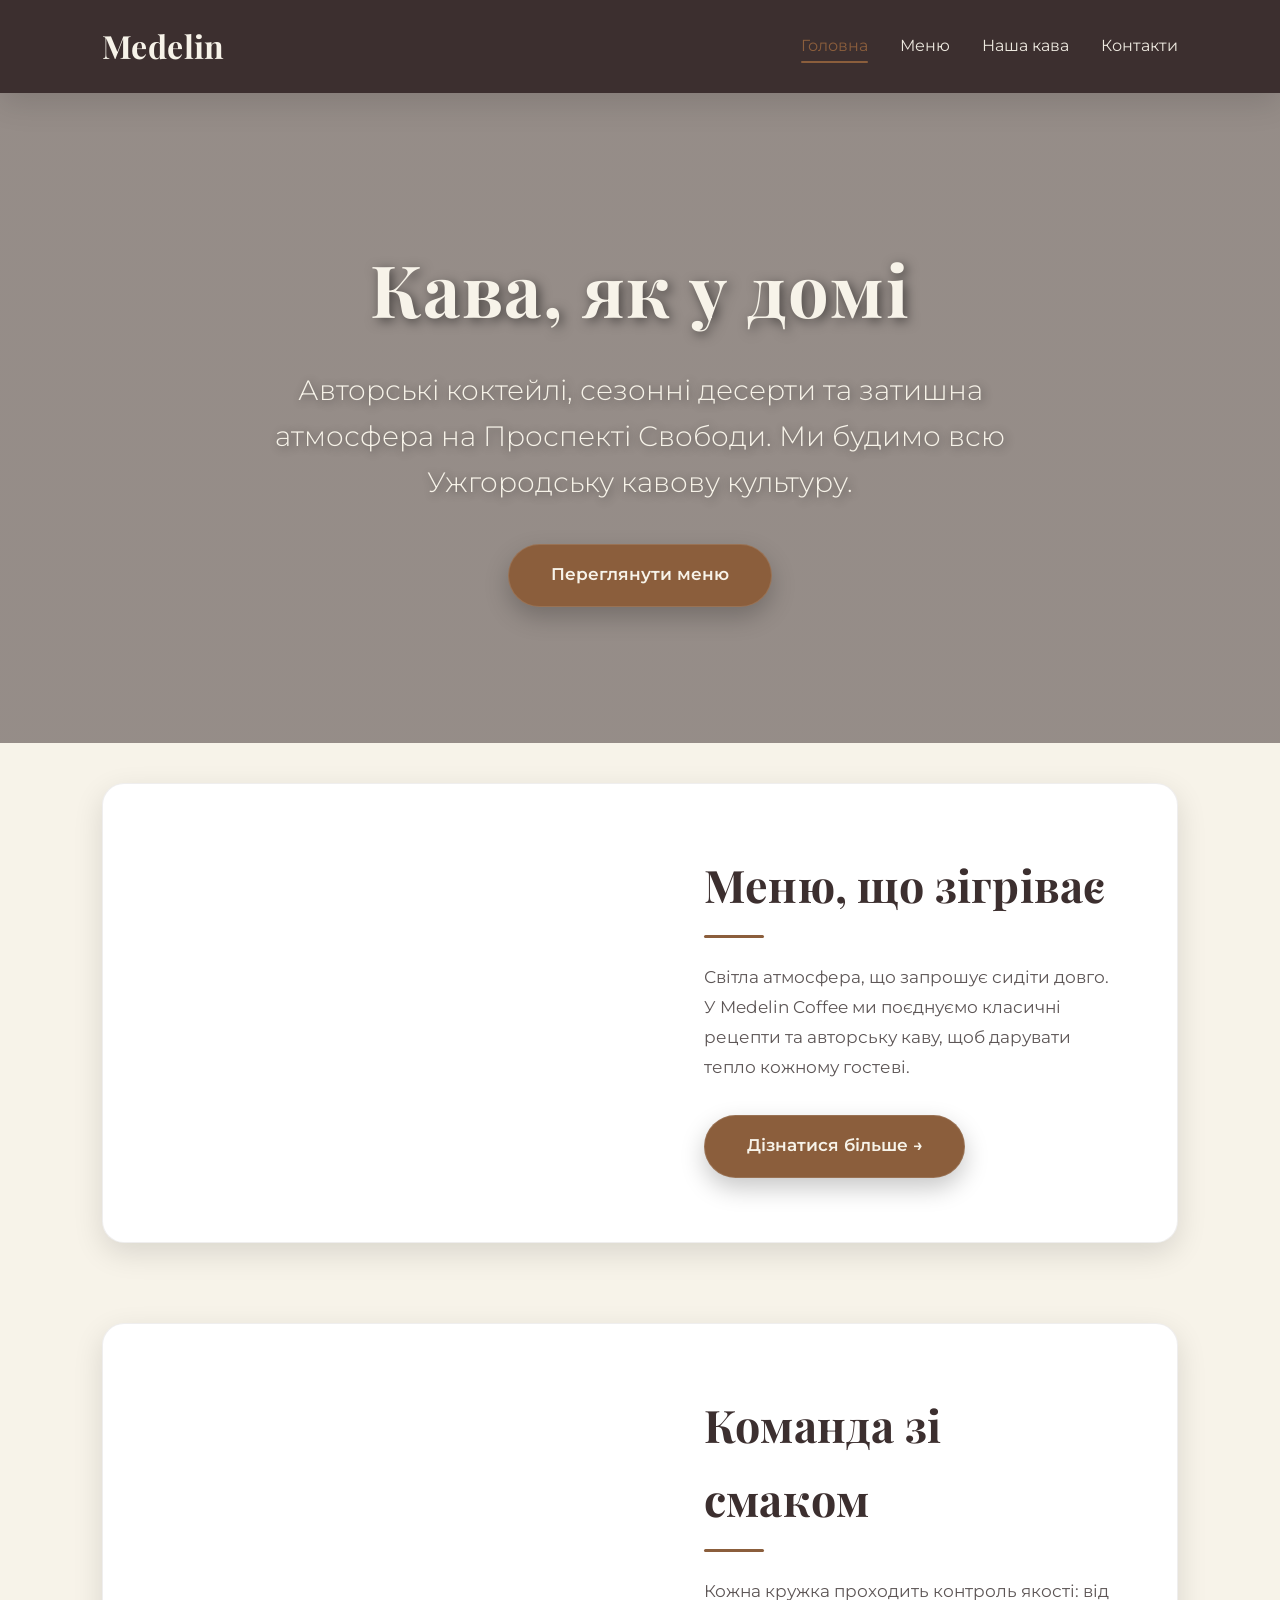
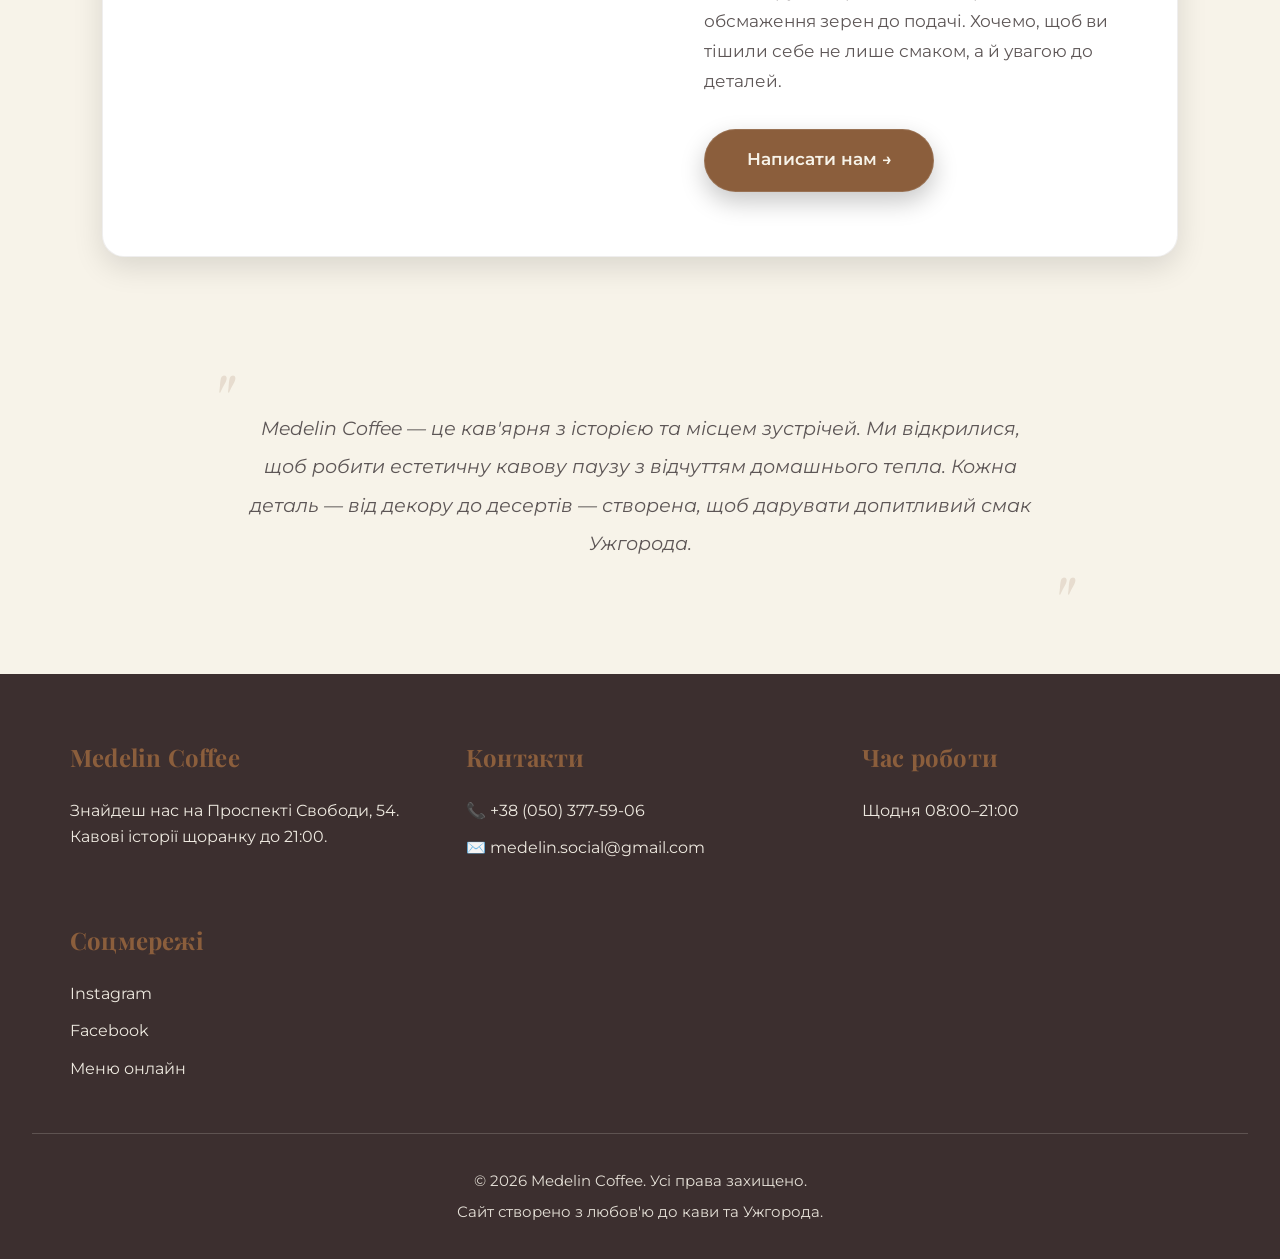
==== commit c254ed29: "animation in second header in menu + added meta tags" ====
--- a/index.html
+++ b/index.html
@@ -1,39 +1,41 @@
-<!DOCTYPE html>
+﻿<!DOCTYPE html>
 <html lang="uk">
 <head>
     <meta charset="UTF-8">
     <meta name="viewport" content="width=device-width, initial-scale=1.0">
-    <meta name="description"
-          content="Medelin Coffee — мережа кав'ярень в Ужгороді. Свіжообсмажена кава, вишукані десерти та затишна атмосфера.">
-    <meta name="keywords"
-          content="кава Ужгород, кав'ярня Меделін, десерти Ужгород, свіжообсмажена кава, Medelin Coffee">
-    <meta name="author" content="Глєб">
+    <meta name="description" content="Medelin Coffee — кав'ярня з душевним сервісом у центрі Ужгорода. Свіжозаварена кава, авторські смаколики та атмосфера, як вдома.">
+    <meta name="keywords" content="Medelin Coffee, кава Ужгород, кав'ярня, авторські смаколики, зустрічі, меню">
+    <meta name="author" content="Medelin Coffee">
     <meta name="robots" content="index, follow">
-
-
+    <meta name="theme-color" content="#3c2f2f">
+    <meta name="color-scheme" content="light dark">
+    <meta name="application-name" content="Medelin Coffee">
+    <meta name="mobile-web-app-capable" content="yes">
+    <meta name="apple-mobile-web-app-status-bar-style" content="black-translucent">
+    <meta http-equiv="Cache-Control" content="max-age=3600, must-revalidate">
+    <meta http-equiv="Pragma" content="cache">
+    <meta name="referrer" content="strict-origin-when-cross-origin">
+    <meta property="og:locale" content="uk_UA">
     <meta property="og:type" content="website">
     <meta property="og:url" content="https://medelin.uz.ua/">
-    <meta property="og:title" content="Medelin Coffee — Смак Ужгорода">
-    <meta property="og:description"
-          content="Мережа кав'ярень в Ужгороді. Свіжообсмажена кава, вишукані десерти та затишна атмосфера.">
+    <meta property="og:site_name" content="Medelin Coffee">
+    <meta property="og:title" content="Medelin Coffee — смак Ужгорода">
+    <meta property="og:description" content="Смак Ужгорода в кожній чашці. Medelin Coffee готує авторську каву, сезонні десерти та теплу атмосферу на Проспекті Свободи.">
     <meta property="og:image" content="https://images.unsplash.com/photo-1501339847302-ac426a4a7cbb?w=1200&q=63">
-
-
     <meta property="twitter:card" content="summary_large_image">
-    <meta property="twitter:url" content="https://medelin.uz.ua/">
-    <meta property="twitter:title" content="Medelin Coffee — Смак Ужгорода">
-    <meta property="twitter:description"
-          content="Мережа кав'ярень в Ужгороді. Свіжообсмажена кава, вишукані десерти та затишна атмосфера.">
+    <meta property="twitter:site" content="@medelin_coffee">
+    <meta property="twitter:creator" content="@medelin_coffee">
+    <meta property="twitter:title" content="Medelin Coffee — смак Ужгорода">
+    <meta property="twitter:description" content="Кава з історією, десерти ручної роботи, привітна команда. Ми готуємо для вас, як для гостей у домі.">
     <meta property="twitter:image" content="https://images.unsplash.com/photo-1501339847302-ac426a4a7cbb?w=1200&q=63">
-
     <link rel="canonical" href="https://medelin.uz.ua/">
-    <title>Medelin Coffee — Смак Ужгорода</title>
-    <link rel="icon" href="https://encrypted-tbn0.gstatic.com/images?q=tbn:ANd9GcQ50BUE2d30GBASKRdrCoBgrFBfvjFTiAKCYA&s"
-          type="image/png">
+    <link rel="manifest" href="/manifest.json">
+    <link rel="mask-icon" href="https://encrypted-tbn0.gstatic.com/images?q=tbn:ANd9GcQ50BUE2d30GBASKRdrCoBgrFBfvjFTiAKCYA&s" color="#3c2f2f">
+    <title>Medelin Coffee — смак Ужгорода</title>
+    <link rel="icon" href="https://encrypted-tbn0.gstatic.com/images?q=tbn:ANd9GcQ50BUE2d30GBASKRdrCoBgrFBfvjFTiAKCYA&s" type="image/png">
     <link rel="preconnect" href="https://fonts.googleapis.com">
     <link rel="preconnect" href="https://fonts.gstatic.com" crossorigin>
-    <link href="https://fonts.googleapis.com/css2?family=Playfair+Display:wght@400;700&family=Montserrat:wght@300;400;600&display=swap"
-          rel="stylesheet">
+    <link href="https://fonts.googleapis.com/css2?family=Playfair+Display:wght@400;700&family=Montserrat:wght@300;400;600&display=swap" rel="stylesheet">
     <link rel="stylesheet" href="css/style.css">
     <link rel="stylesheet" href="css/responsive.css">
 </head>
@@ -60,64 +62,37 @@
 <main class="main">
     <section class="hero">
         <div class="hero__content">
-            <h1 class="hero__title">Medelin Coffee</h1>
-            <p class="hero__subtitle">Смак Ужгорода в кожній чашці</p>
-            <a href="pages/contact/contact.html" class="btn hero__cta">Завітай до нас</a>
+            <h1 class="hero__title">Кава, як у домі</h1>
+            <p class="hero__subtitle">Авторські коктейлі, сезонні десерти та затишна атмосфера на Проспекті Свободи. Ми будимо всю Ужгородську кавову культуру.</p>
+            <a href="pages/menu/menu.html" class="btn hero__cta">Переглянути меню</a>
         </div>
     </section>
 
     <section id="promo-menu" class="promo promo--menu">
         <div class="promo-card">
-            <div class="promo-card__image"
-                 style="background-image: url('https://images.unsplash.com/photo-1495474472287-4d71bcdd2085?w=800&q=80');"
-                 role="img" aria-label="Свіжа кава та десерти"></div>
+            <div class="promo-card__image" style="background-image: url('https://images.unsplash.com/photo-1495474472287-4d71bcdd2085?w=800&q=80');" role="img" aria-label="Затишний простір кав'ярні"></div>
             <div class="promo-card__content">
-                <h2 class="promo-card__title">Відкрийте наше меню</h2>
-                <p class="promo-card__text">Від вишуканої арабіки до ніжних авторських десертів. Кожна позиція в нашому
-                    меню створена, щоб дарувати вам справжнє задоволення від смаку та аромату.</p>
-                <a href="pages/menu/menu.html" class="btn">Переглянути меню →</a>
+                <h2 class="promo-card__title">Меню, що зігріває</h2>
+                <p class="promo-card__text">Світла атмосфера, що запрошує сидіти довго. У Medelin Coffee ми поєднуємо класичні рецепти та авторську каву, щоб дарувати тепло кожному гостеві.</p>
+                <a href="pages/menu/menu.html" class="btn">Дізнатися більше →</a>
             </div>
         </div>
     </section>
 
-    <section id="promo-contact" class="promo promo--contact">
+    <section id="offers" class="promo promo--contact">
         <div class="promo-card promo-card--stack-image-first">
+            <div class="promo-card__image" style="background-image: url('https://images.pexels.com/photos/2199190/pexels-photo-2199190.jpeg?auto=compress&cs=tinysrgb&w=800');" role="img" aria-label="Команда баристів"></div>
             <div class="promo-card__content">
-                <h2 class="promo-card__title">Завітайте до нас</h2>
-                <p class="promo-card__text">Ми завжди раді бачити вас у наших затишних кав'ярнях по всьому Ужгороду.
-                    Знайдіть найближчу локацію, перегляньте графік роботи або забронюйте столик онлайн.</p>
-                <a href="pages/contact/contact.html" class="btn">Наші заклади →</a>
-            </div>
-            <div class="promo-card__image"
-                 style="background-image: url('https://images.pexels.com/photos/2199190/pexels-photo-2199190.jpeg?auto=compress&cs=tinysrgb&w=800');"
-                 role="img" aria-label="Затишний інтер'єр кав'ярні"></div>
-        </div>
-    </section>
-
-    <section id="promo-coffee" class="promo promo--coffee">
-        <div class="promo-card">
-            <div class="promo-card__image"
-                 style="background-image: url('https://images.pexels.com/photos/7175961/pexels-photo-7175961.jpeg?auto=compress&cs=tinysrgb&w=800');"
-                 role="img" aria-label="Процес обсмаження кави"></div>
-            <div class="promo-card__content">
-                <h2 class="promo-card__title">Свіжообсмажена кава</h2>
-                <p class="promo-card__text">Ми не лише готуємо каву, а й професійно обсмажуємо її. Візьміть часточку
-                    Medelin із собою — у нас можна придбати добірні зерна для ідеального ранку вдома.</p>
-                <a href="pages/coffee/coffee.html" class="btn">Купити в зернах →</a>
+                <h2 class="promo-card__title">Команда зі смаком</h2>
+                <p class="promo-card__text">Кожна кружка проходить контроль якості: від обсмаження зерен до подачі. Хочемо, щоб ви тішили себе не лише смаком, а й увагою до деталей.</p>
+                <a href="pages/contact/contact.html" class="btn">Написати нам →</a>
             </div>
         </div>
     </section>
 
-    <section id="about" class="about-summary">
+    <section id="story" class="about-summary">
         <div class="about-summary__container">
-            <p class="about-summary__text">
-                Medelin Coffee — це більше, ніж просто кав'ярня, це осередок кавової культури в самому серці Ужгорода. З
-                2015 року ми щодня працюємо над тим, щоб кожен наш гість міг відчути справжню магію свіжообсмажених
-                зерен. Наша історія розпочалася з мрії про ідеальну чашку еспресо, і сьогодні ми з гордістю поєднуємо
-                багаторічні традиції з сучасними методами приготування. Ми ретельно відбираємо найкращу арабіку та
-                створюємо авторські десерти, щоб ваш кожен візит був наповнений теплом, затишком та неперевершеним
-                смаком. Дякуємо, що дозволяєте нам бути частиною ваших особливих моментів.
-            </p>
+            <p class="about-summary__text">Medelin Coffee — це кав'ярня з історією та місцем зустрічей. Ми відкрилися, щоб робити естетичну кавову паузу з відчуттям домашнього тепла. Кожна деталь — від декору до десертів — створена, щоб дарувати допитливий смак Ужгорода.</p>
         </div>
     </section>
 </main>
@@ -126,8 +101,7 @@
     <div class="footer__content">
         <div class="footer__section">
             <h3 class="footer__title">Medelin Coffee</h3>
-            <p class="footer__text">Найкраща кава в Ужгороді</p>
-            <p class="footer__text">Смак, якість, атмосфера</p>
+            <p class="footer__text">Знайдеш нас на Проспекті Свободи, 54. Кавові історії щоранку до 21:00.</p>
         </div>
         <div class="footer__section">
             <h3 class="footer__title">Контакти</h3>
@@ -135,21 +109,19 @@
             <p class="footer__text">✉️ medelin.social@gmail.com</p>
         </div>
         <div class="footer__section">
-            <h3 class="footer__title">Години роботи</h3>
-            <p class="footer__text">Понеділок–Неділя</p>
-            <p class="footer__text">08:00–20:00</p>
+            <h3 class="footer__title">Час роботи</h3>
+            <p class="footer__text">Щодня 08:00–21:00</p>
         </div>
         <div class="footer__section">
             <h3 class="footer__title">Соцмережі</h3>
             <a href="https://www.instagram.com/medelin_com/" target="_blank" class="footer__link">Instagram</a>
             <a href="https://www.facebook.com/medelin.uzh/" target="_blank" class="footer__link">Facebook</a>
-            <a href="https://github.com/gleb226/MedelineSite" target="_blank" rel="noopener noreferrer"
-               class="footer__link">GitHub</a>
+            <a href="https://gleb226.github.io/MedelinSite/pages/menu/menu.html" target="_blank" class="footer__link">Меню онлайн</a>
         </div>
     </div>
     <div class="footer__bottom">
-        <p class="footer__copyright">© 2026 Medelin Coffee. Усі права захищені.</p>
-        <p class="footer__copyright">Сайт створено <strong>Глєбом</strong> — веброзробником з Ужгорода.</p>
+        <p class="footer__copyright">© 2026 Medelin Coffee. Усі права захищено.</p>
+        <p class="footer__copyright">Сайт створено з любов'ю до кави та Ужгорода.</p>
     </div>
 </footer>
 
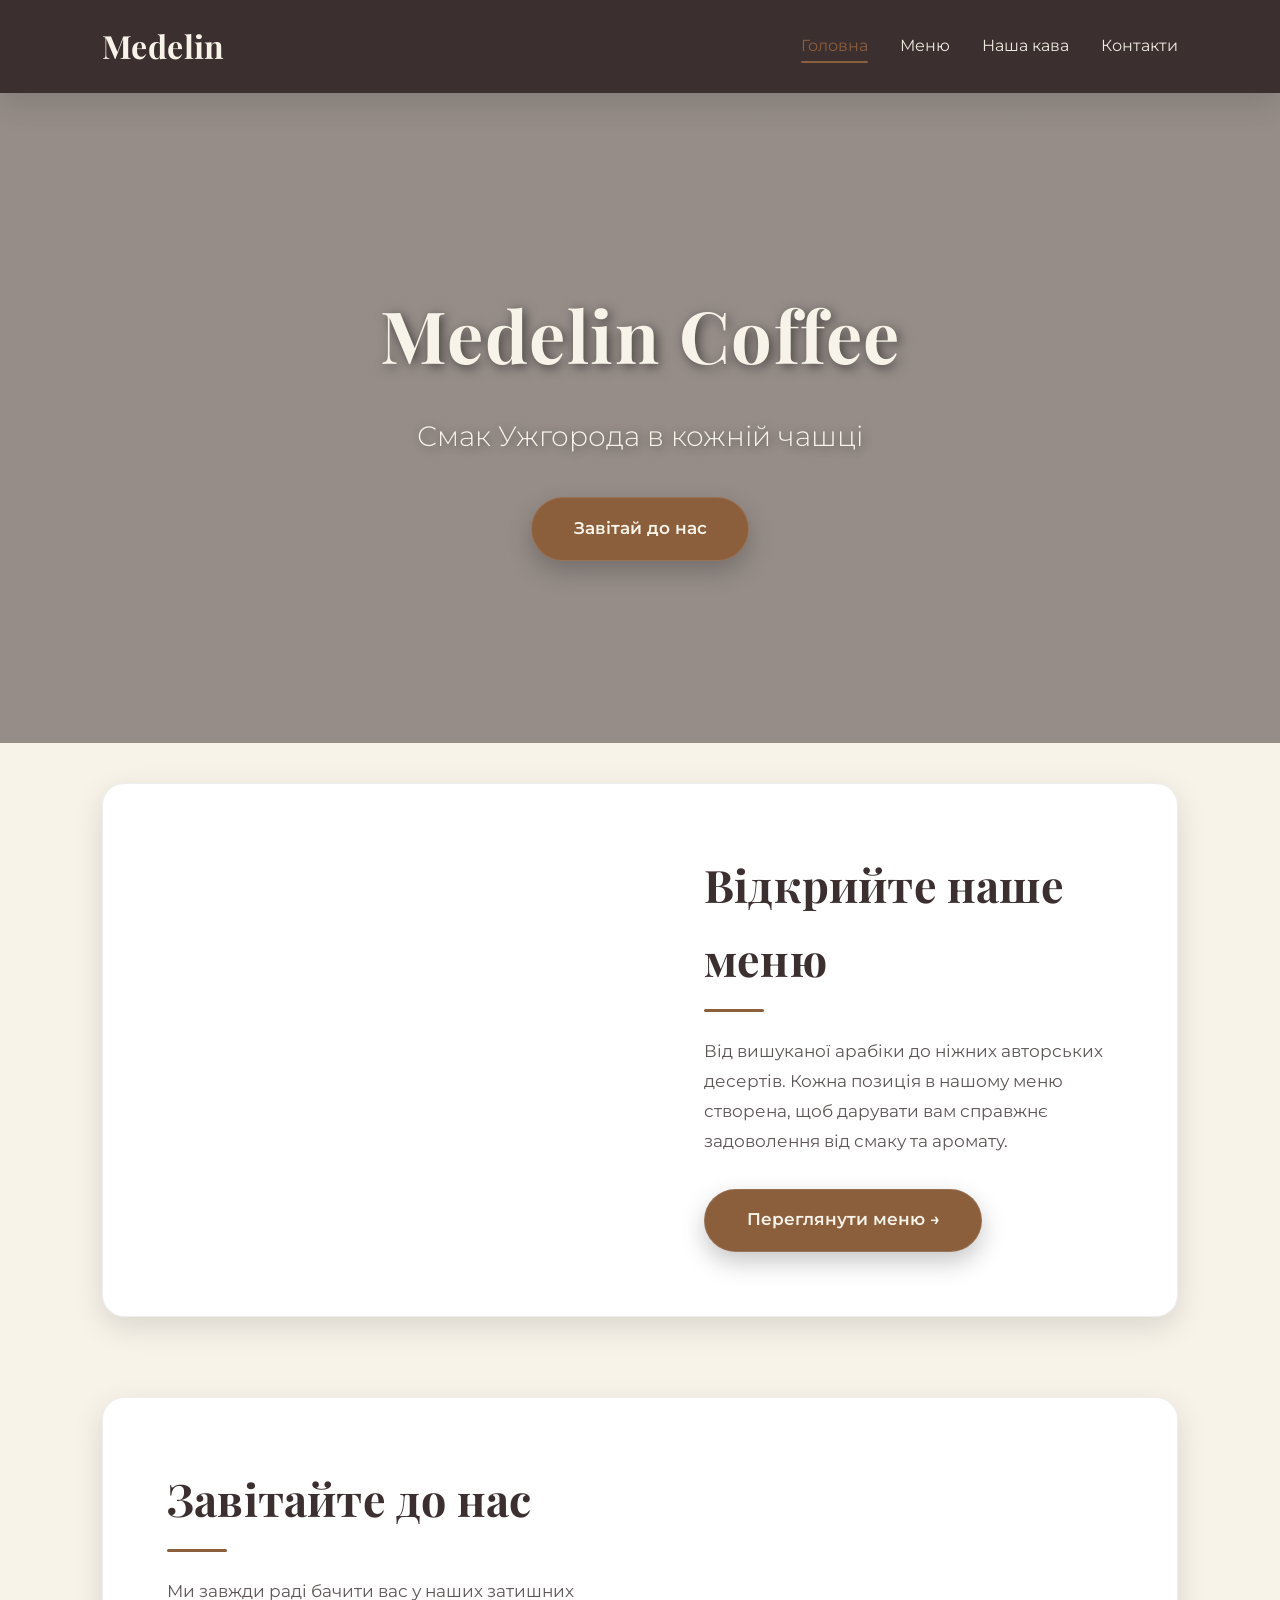
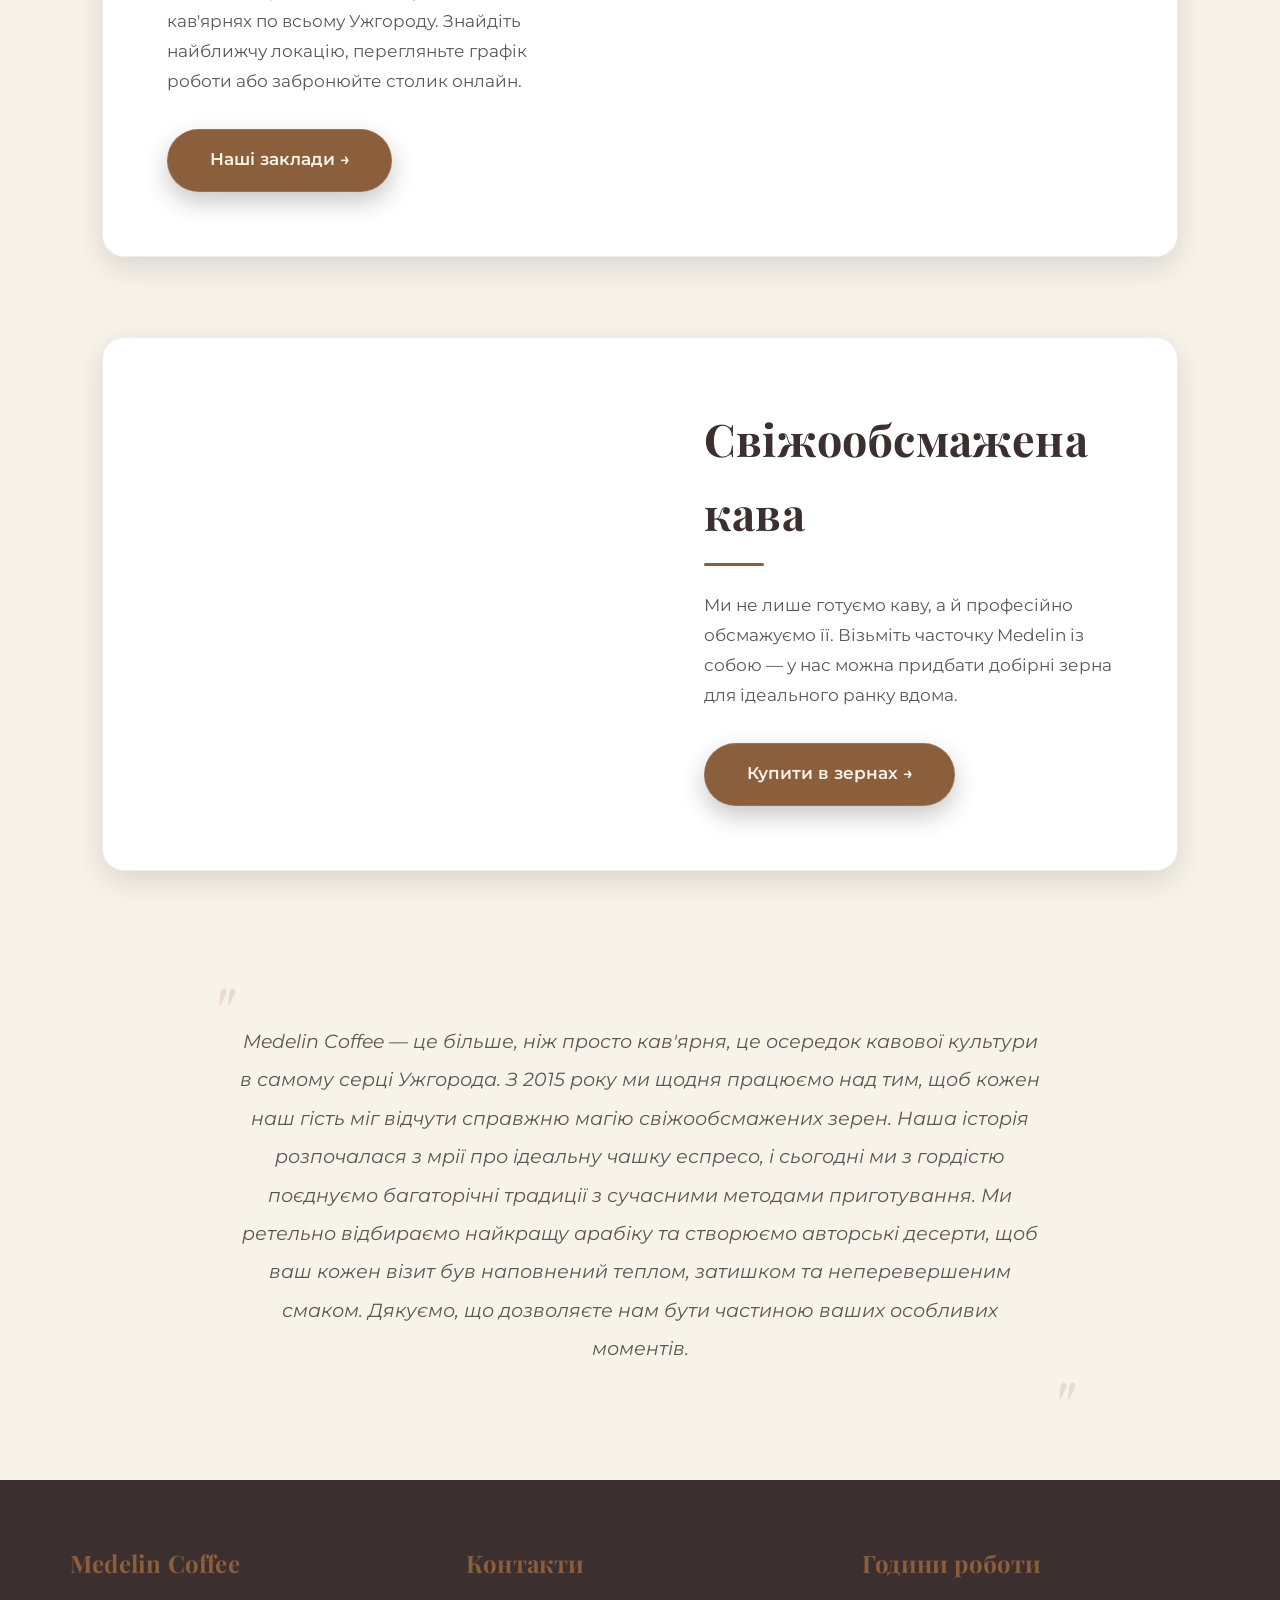
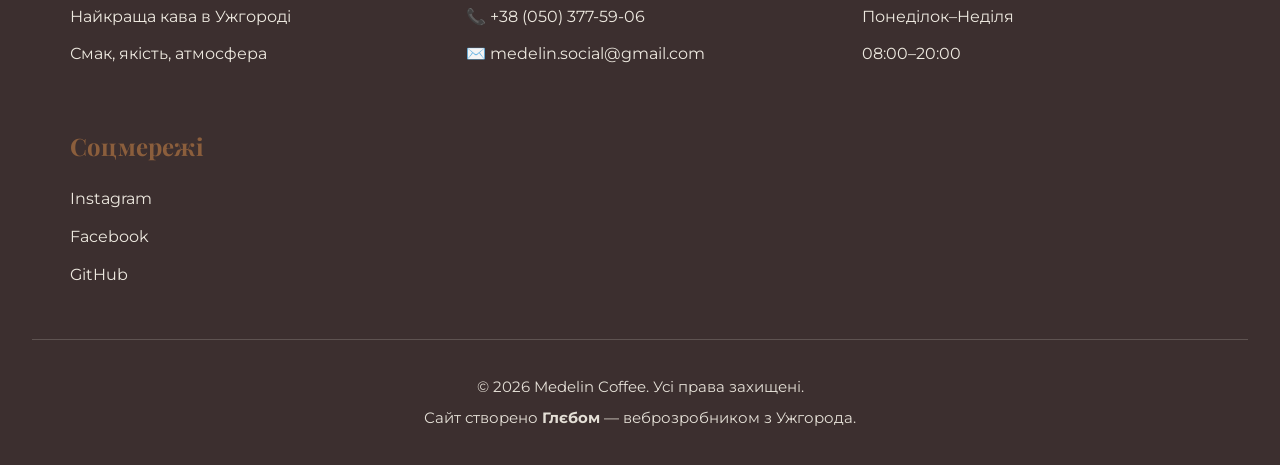
==== commit 1694905d: "animation in second header in menu + added meta tags" ====
--- a/index.html
+++ b/index.html
@@ -1,41 +1,17 @@
-﻿<!DOCTYPE html>
+<!DOCTYPE html>
 <html lang="uk">
 <head>
     <meta charset="UTF-8">
     <meta name="viewport" content="width=device-width, initial-scale=1.0">
-    <meta name="description" content="Medelin Coffee — кав'ярня з душевним сервісом у центрі Ужгорода. Свіжозаварена кава, авторські смаколики та атмосфера, як вдома.">
-    <meta name="keywords" content="Medelin Coffee, кава Ужгород, кав'ярня, авторські смаколики, зустрічі, меню">
-    <meta name="author" content="Medelin Coffee">
-    <meta name="robots" content="index, follow">
-    <meta name="theme-color" content="#3c2f2f">
-    <meta name="color-scheme" content="light dark">
-    <meta name="application-name" content="Medelin Coffee">
-    <meta name="mobile-web-app-capable" content="yes">
-    <meta name="apple-mobile-web-app-status-bar-style" content="black-translucent">
-    <meta http-equiv="Cache-Control" content="max-age=3600, must-revalidate">
-    <meta http-equiv="Pragma" content="cache">
-    <meta name="referrer" content="strict-origin-when-cross-origin">
-    <meta property="og:locale" content="uk_UA">
-    <meta property="og:type" content="website">
-    <meta property="og:url" content="https://medelin.uz.ua/">
-    <meta property="og:site_name" content="Medelin Coffee">
-    <meta property="og:title" content="Medelin Coffee — смак Ужгорода">
-    <meta property="og:description" content="Смак Ужгорода в кожній чашці. Medelin Coffee готує авторську каву, сезонні десерти та теплу атмосферу на Проспекті Свободи.">
-    <meta property="og:image" content="https://images.unsplash.com/photo-1501339847302-ac426a4a7cbb?w=1200&q=63">
-    <meta property="twitter:card" content="summary_large_image">
-    <meta property="twitter:site" content="@medelin_coffee">
-    <meta property="twitter:creator" content="@medelin_coffee">
-    <meta property="twitter:title" content="Medelin Coffee — смак Ужгорода">
-    <meta property="twitter:description" content="Кава з історією, десерти ручної роботи, привітна команда. Ми готуємо для вас, як для гостей у домі.">
-    <meta property="twitter:image" content="https://images.unsplash.com/photo-1501339847302-ac426a4a7cbb?w=1200&q=63">
-    <link rel="canonical" href="https://medelin.uz.ua/">
-    <link rel="manifest" href="/manifest.json">
-    <link rel="mask-icon" href="https://encrypted-tbn0.gstatic.com/images?q=tbn:ANd9GcQ50BUE2d30GBASKRdrCoBgrFBfvjFTiAKCYA&s" color="#3c2f2f">
-    <title>Medelin Coffee — смак Ужгорода</title>
-    <link rel="icon" href="https://encrypted-tbn0.gstatic.com/images?q=tbn:ANd9GcQ50BUE2d30GBASKRdrCoBgrFBfvjFTiAKCYA&s" type="image/png">
+    <meta name="description"
+          content="Medelin Coffee — мережа кав'ярень в Ужгороді. Свіжообсмажена кава, вишукані десерти та затишна атмосфера.">
+    <title>Medelin Coffee — Смак Ужгорода</title>
+    <link rel="icon" href="https://encrypted-tbn0.gstatic.com/images?q=tbn:ANd9GcQ50BUE2d30GBASKRdrCoBgrFBfvjFTiAKCYA&s"
+          type="image/png">
     <link rel="preconnect" href="https://fonts.googleapis.com">
     <link rel="preconnect" href="https://fonts.gstatic.com" crossorigin>
-    <link href="https://fonts.googleapis.com/css2?family=Playfair+Display:wght@400;700&family=Montserrat:wght@300;400;600&display=swap" rel="stylesheet">
+    <link href="https://fonts.googleapis.com/css2?family=Playfair+Display:wght@400;700&family=Montserrat:wght@300;400;600&display=swap"
+          rel="stylesheet">
     <link rel="stylesheet" href="css/style.css">
     <link rel="stylesheet" href="css/responsive.css">
 </head>
@@ -62,37 +38,64 @@
 <main class="main">
     <section class="hero">
         <div class="hero__content">
-            <h1 class="hero__title">Кава, як у домі</h1>
-            <p class="hero__subtitle">Авторські коктейлі, сезонні десерти та затишна атмосфера на Проспекті Свободи. Ми будимо всю Ужгородську кавову культуру.</p>
-            <a href="pages/menu/menu.html" class="btn hero__cta">Переглянути меню</a>
+            <h1 class="hero__title">Medelin Coffee</h1>
+            <p class="hero__subtitle">Смак Ужгорода в кожній чашці</p>
+            <a href="pages/contact/contact.html" class="btn hero__cta">Завітай до нас</a>
         </div>
     </section>
 
-    <section id="promo-menu" class="promo promo--menu">
+    <section class="promo promo--menu">
         <div class="promo-card">
-            <div class="promo-card__image" style="background-image: url('https://images.unsplash.com/photo-1495474472287-4d71bcdd2085?w=800&q=80');" role="img" aria-label="Затишний простір кав'ярні"></div>
+            <div class="promo-card__image"
+                 style="background-image: url('https://images.unsplash.com/photo-1495474472287-4d71bcdd2085?w=800&q=80');"
+                 role="img" aria-label="Свіжа кава та десерти"></div>
             <div class="promo-card__content">
-                <h2 class="promo-card__title">Меню, що зігріває</h2>
-                <p class="promo-card__text">Світла атмосфера, що запрошує сидіти довго. У Medelin Coffee ми поєднуємо класичні рецепти та авторську каву, щоб дарувати тепло кожному гостеві.</p>
-                <a href="pages/menu/menu.html" class="btn">Дізнатися більше →</a>
+                <h2 class="promo-card__title">Відкрийте наше меню</h2>
+                <p class="promo-card__text">Від вишуканої арабіки до ніжних авторських десертів. Кожна позиція в нашому
+                    меню створена, щоб дарувати вам справжнє задоволення від смаку та аромату.</p>
+                <a href="pages/menu/menu.html" class="btn">Переглянути меню →</a>
             </div>
         </div>
     </section>
 
-    <section id="offers" class="promo promo--contact">
+    <section class="promo promo--contact">
         <div class="promo-card promo-card--stack-image-first">
-            <div class="promo-card__image" style="background-image: url('https://images.pexels.com/photos/2199190/pexels-photo-2199190.jpeg?auto=compress&cs=tinysrgb&w=800');" role="img" aria-label="Команда баристів"></div>
             <div class="promo-card__content">
-                <h2 class="promo-card__title">Команда зі смаком</h2>
-                <p class="promo-card__text">Кожна кружка проходить контроль якості: від обсмаження зерен до подачі. Хочемо, щоб ви тішили себе не лише смаком, а й увагою до деталей.</p>
-                <a href="pages/contact/contact.html" class="btn">Написати нам →</a>
+                <h2 class="promo-card__title">Завітайте до нас</h2>
+                <p class="promo-card__text">Ми завжди раді бачити вас у наших затишних кав'ярнях по всьому Ужгороду.
+                    Знайдіть найближчу локацію, перегляньте графік роботи або забронюйте столик онлайн.</p>
+                <a href="pages/contact/contact.html" class="btn">Наші заклади →</a>
+            </div>
+            <div class="promo-card__image"
+                 style="background-image: url('https://images.pexels.com/photos/2199190/pexels-photo-2199190.jpeg?auto=compress&cs=tinysrgb&w=800');"
+                 role="img" aria-label="Затишний інтер'єр кав'ярні"></div>
+        </div>
+    </section>
+
+    <section class="promo promo--coffee">
+        <div class="promo-card">
+            <div class="promo-card__image"
+                 style="background-image: url('https://images.pexels.com/photos/7175961/pexels-photo-7175961.jpeg?auto=compress&cs=tinysrgb&w=800');"
+                 role="img" aria-label="Процес обсмаження кави"></div>
+            <div class="promo-card__content">
+                <h2 class="promo-card__title">Свіжообсмажена кава</h2>
+                <p class="promo-card__text">Ми не лише готуємо каву, а й професійно обсмажуємо її. Візьміть часточку
+                    Medelin із собою — у нас можна придбати добірні зерна для ідеального ранку вдома.</p>
+                <a href="pages/coffee/coffee.html" class="btn">Купити в зернах →</a>
             </div>
         </div>
     </section>
 
-    <section id="story" class="about-summary">
+    <section class="about-summary">
         <div class="about-summary__container">
-            <p class="about-summary__text">Medelin Coffee — це кав'ярня з історією та місцем зустрічей. Ми відкрилися, щоб робити естетичну кавову паузу з відчуттям домашнього тепла. Кожна деталь — від декору до десертів — створена, щоб дарувати допитливий смак Ужгорода.</p>
+            <p class="about-summary__text">
+                Medelin Coffee — це більше, ніж просто кав'ярня, це осередок кавової культури в самому серці Ужгорода. З
+                2015 року ми щодня працюємо над тим, щоб кожен наш гість міг відчути справжню магію свіжообсмажених
+                зерен. Наша історія розпочалася з мрії про ідеальну чашку еспресо, і сьогодні ми з гордістю поєднуємо
+                багаторічні традиції з сучасними методами приготування. Ми ретельно відбираємо найкращу арабіку та
+                створюємо авторські десерти, щоб ваш кожен візит був наповнений теплом, затишком та неперевершеним
+                смаком. Дякуємо, що дозволяєте нам бути частиною ваших особливих моментів.
+            </p>
         </div>
     </section>
 </main>
@@ -101,7 +104,8 @@
     <div class="footer__content">
         <div class="footer__section">
             <h3 class="footer__title">Medelin Coffee</h3>
-            <p class="footer__text">Знайдеш нас на Проспекті Свободи, 54. Кавові історії щоранку до 21:00.</p>
+            <p class="footer__text">Найкраща кава в Ужгороді</p>
+            <p class="footer__text">Смак, якість, атмосфера</p>
         </div>
         <div class="footer__section">
             <h3 class="footer__title">Контакти</h3>
@@ -109,19 +113,21 @@
             <p class="footer__text">✉️ medelin.social@gmail.com</p>
         </div>
         <div class="footer__section">
-            <h3 class="footer__title">Час роботи</h3>
-            <p class="footer__text">Щодня 08:00–21:00</p>
+            <h3 class="footer__title">Години роботи</h3>
+            <p class="footer__text">Понеділок–Неділя</p>
+            <p class="footer__text">08:00–20:00</p>
         </div>
         <div class="footer__section">
             <h3 class="footer__title">Соцмережі</h3>
             <a href="https://www.instagram.com/medelin_com/" target="_blank" class="footer__link">Instagram</a>
             <a href="https://www.facebook.com/medelin.uzh/" target="_blank" class="footer__link">Facebook</a>
-            <a href="https://gleb226.github.io/MedelinSite/pages/menu/menu.html" target="_blank" class="footer__link">Меню онлайн</a>
+            <a href="https://github.com/gleb226/MedelineSite" target="_blank" rel="noopener noreferrer"
+               class="footer__link">GitHub</a>
         </div>
     </div>
     <div class="footer__bottom">
-        <p class="footer__copyright">© 2026 Medelin Coffee. Усі права захищено.</p>
-        <p class="footer__copyright">Сайт створено з любов'ю до кави та Ужгорода.</p>
+        <p class="footer__copyright">© 2026 Medelin Coffee. Усі права захищені.</p>
+        <p class="footer__copyright">Сайт створено <strong>Глєбом</strong> — веброзробником з Ужгорода.</p>
     </div>
 </footer>
 
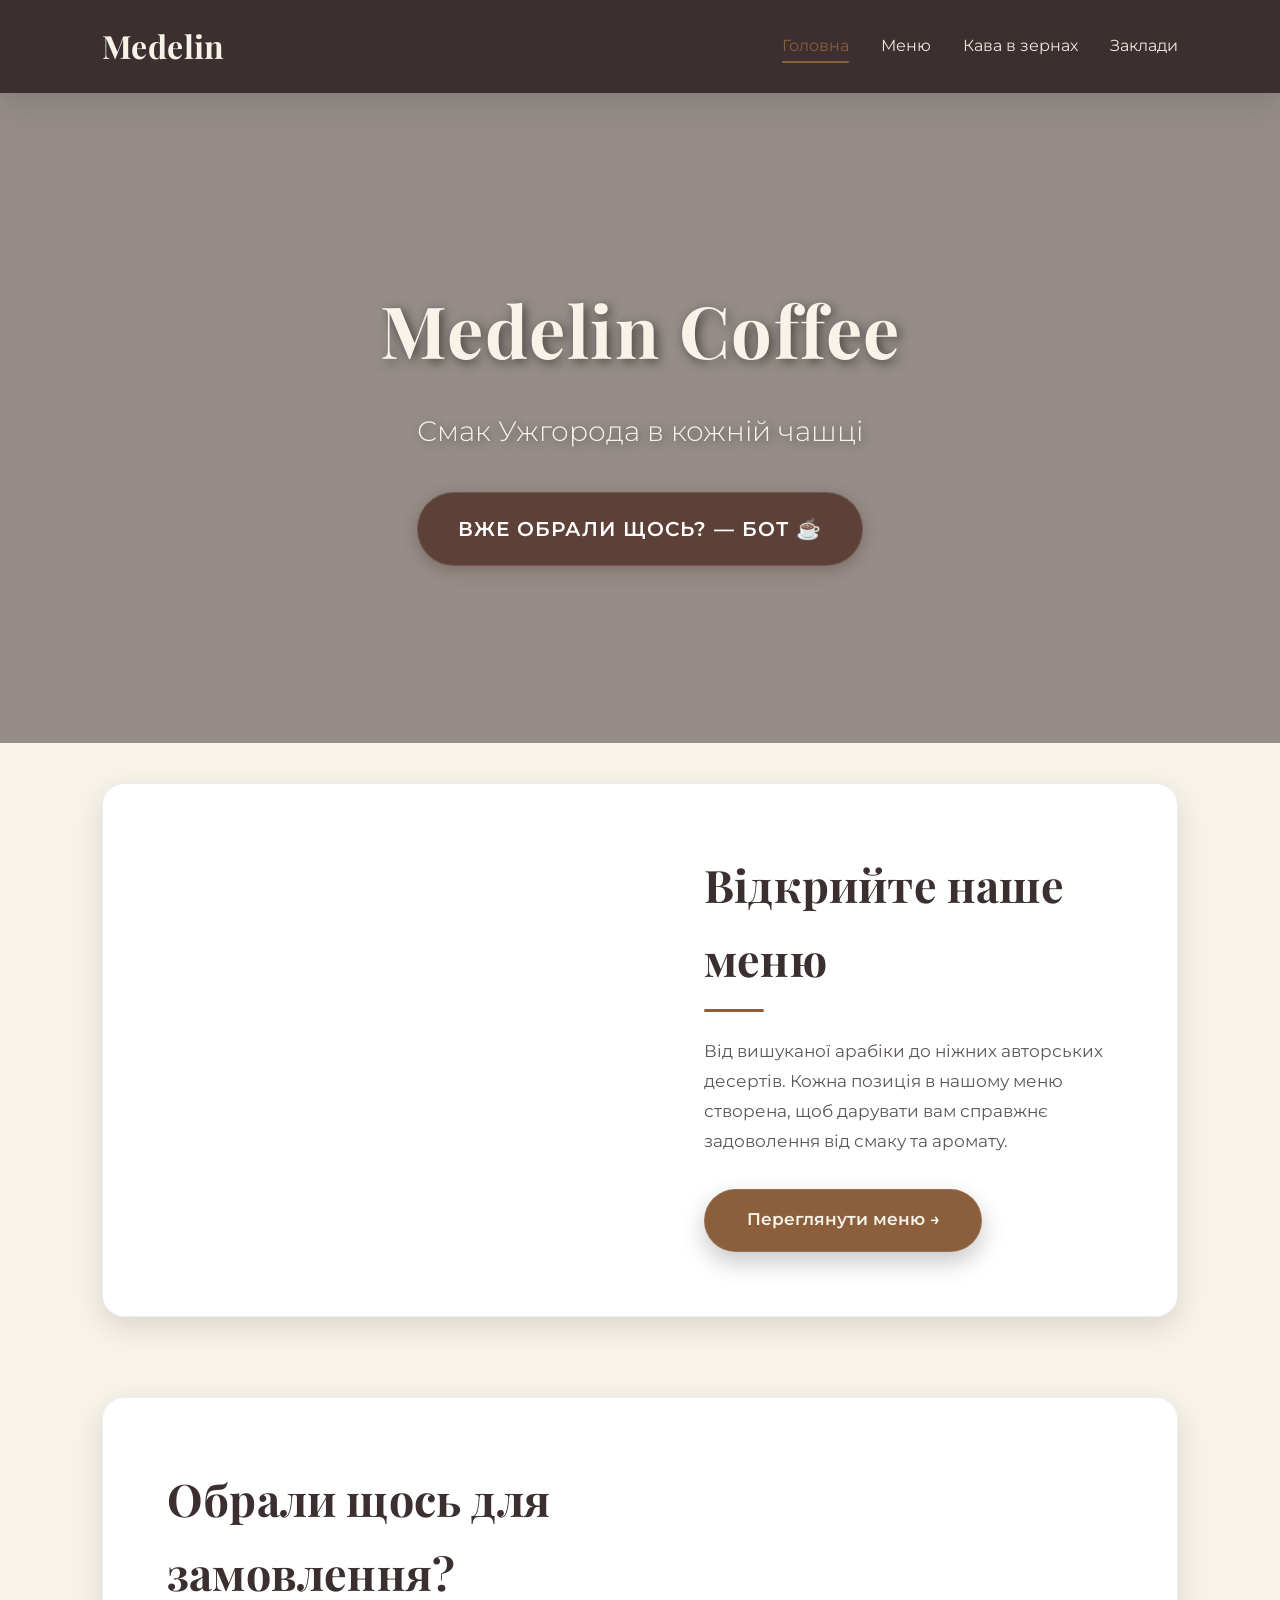
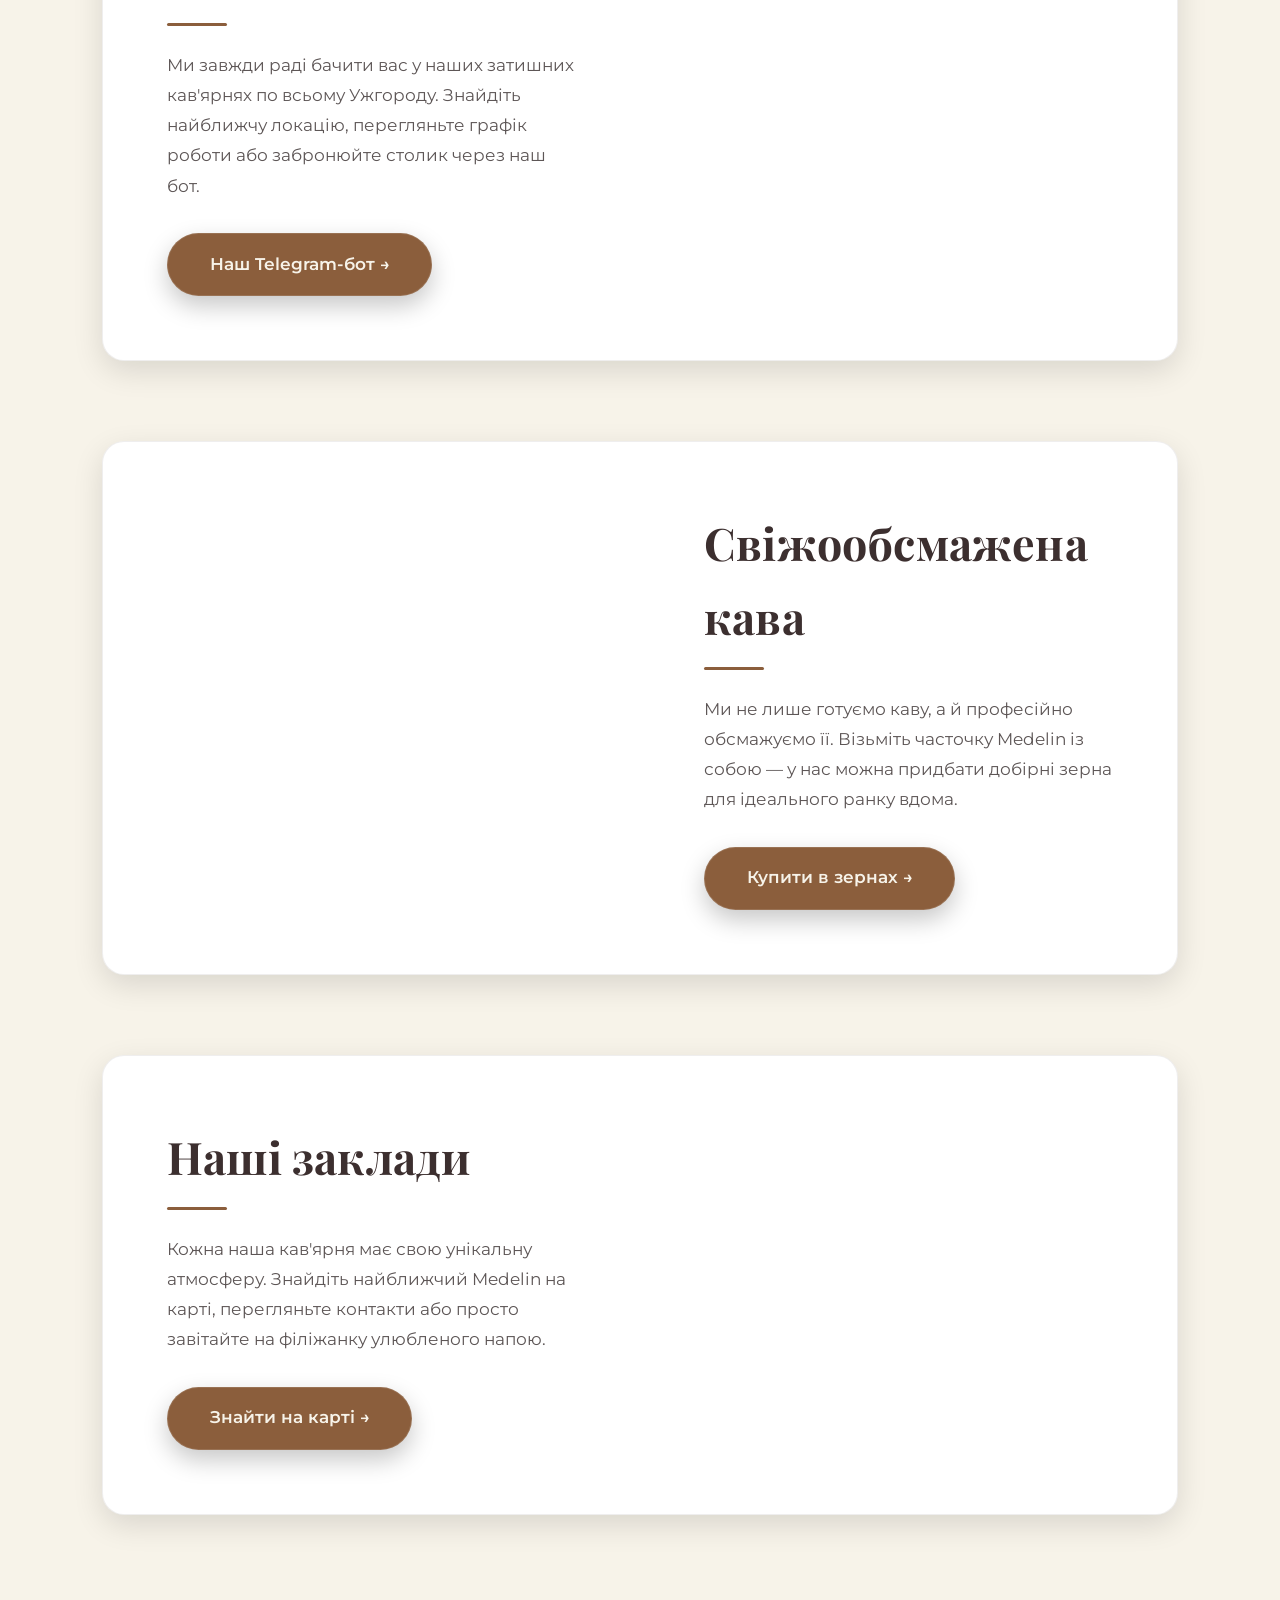
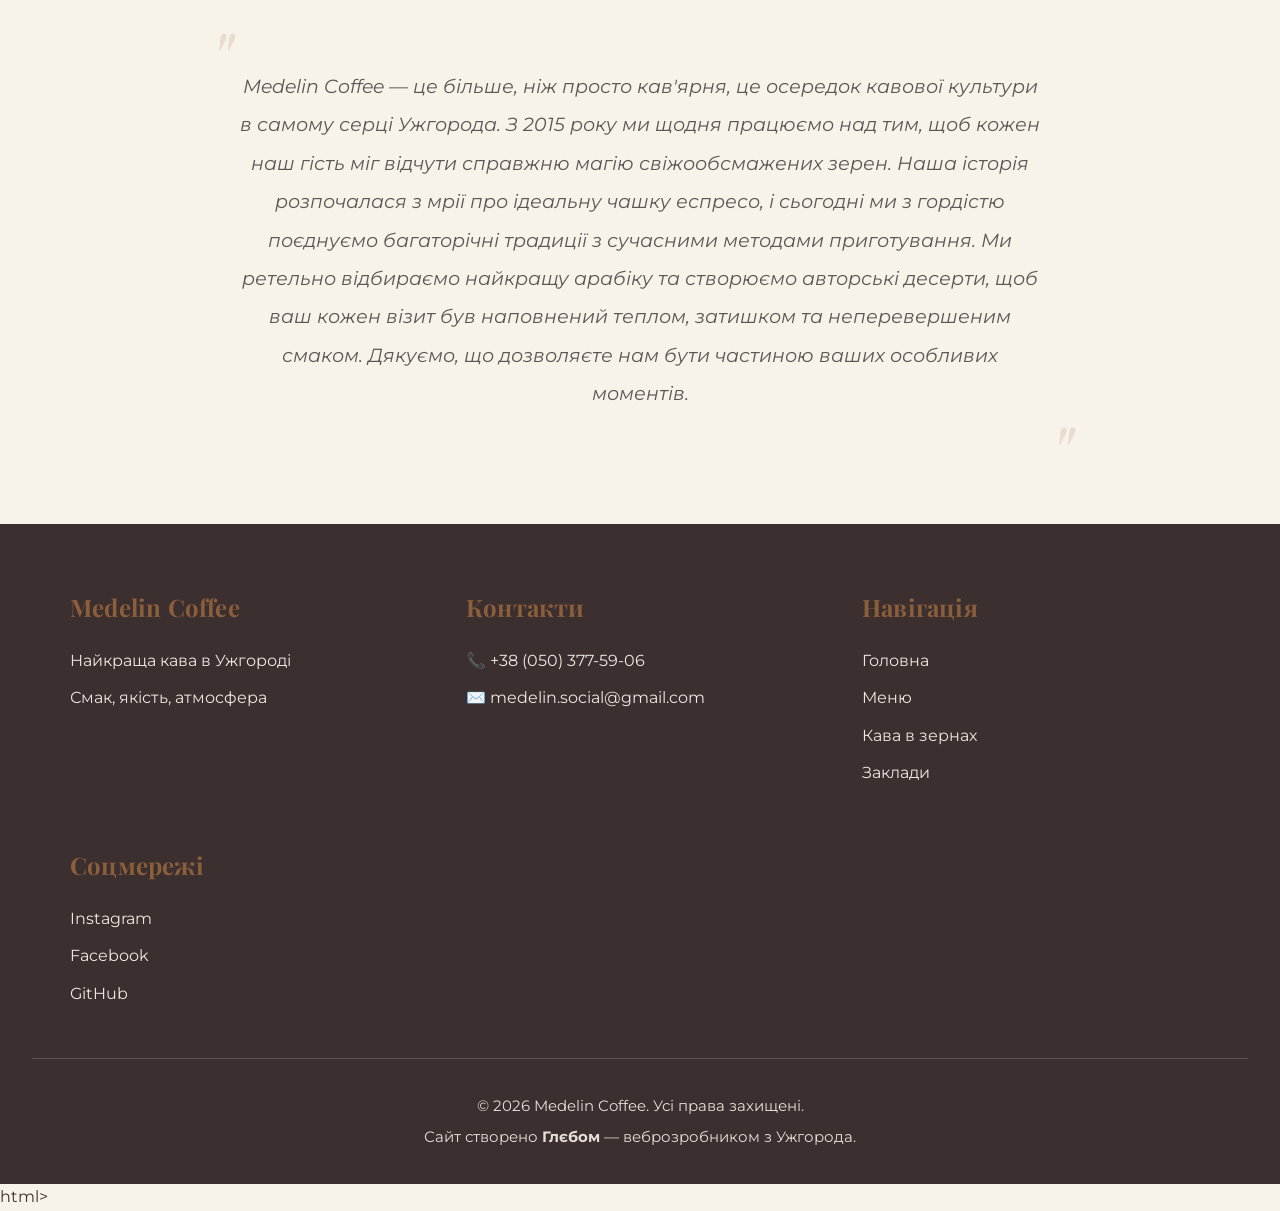
==== commit a3a2b0fb: "initial commit" ====
--- a/index.html
+++ b/index.html
@@ -3,15 +3,32 @@
 <head>
     <meta charset="UTF-8">
     <meta name="viewport" content="width=device-width, initial-scale=1.0">
-    <meta name="description"
-          content="Medelin Coffee — мережа кав'ярень в Ужгороді. Свіжообсмажена кава, вишукані десерти та затишна атмосфера.">
-    <title>Medelin Coffee — Смак Ужгорода</title>
-    <link rel="icon" href="https://encrypted-tbn0.gstatic.com/images?q=tbn:ANd9GcQ50BUE2d30GBASKRdrCoBgrFBfvjFTiAKCYA&s"
-          type="image/png">
+    <title>Medelin Coffee (Меделін) — Смак Ужгорода</title>
+    <meta name="description" content="Medelin Coffee (Меделін) — мережа кав'ярень в Ужгороді. Свіжообсмажена кава, вишукані десерти та затишна атмосфера.">
+    <meta name="keywords" content="кава, кав'ярня, Ужгород, Medelin Coffee, свіжообсмажена кава, десерти, арабіка, кафе Ужгород, смачна кава, еспресо, капучино, лате, кава з собою, меделін">
+    <meta name="author" content="Gleb">
+    <meta name="robots" content="index, follow">
+    <meta name="theme-color" content="#ffffff">
+    <meta property="og:type" content="website">
+    <meta property="og:title" content="Medelin Coffee (Меделін) — Смак Ужгорода">
+    <meta property="og:description" content="Medelin Coffee — мережа кав'ярень в Ужгороді. Свіжообсмажена кава, вишукані десерти та затишна атмосфера.">
+    <meta property="og:image" content="https://images.unsplash.com/photo-1495474472287-4d71bcdd2085?w=800&q=80">
+    <meta property="og:url" content="https://gleb226.github.io/MedelineSite/">
+    <meta property="og:site_name" content="Medelin Coffee (Меделін)">
+    <meta property="og:locale" content="uk_UA">
+    <meta name="twitter:card" content="summary_large_image">
+    <meta name="twitter:title" content="Medelin Coffee (Меделін) — Смак Ужгорода">
+    <meta name="twitter:description" content="Medelin Coffee — мережа кав'ярень в Ужгороді. Свіжообсмажена кава, вишукані десерти та затишна атмосфера.">
+    <meta name="twitter:image" content="https://images.unsplash.com/photo-1495474472287-4d71bcdd2085?w=800&q=80">
+    <meta name="geo.region" content="UA-21">
+    <meta name="geo.placename" content="Ужгород">
+    <meta name="geo.position" content="48.6208;22.2879">
+    <meta name="ICBM" content="48.6208, 22.2879">
+    <link rel="canonical" href="https://gleb226.github.io/MedelineSite/">
+    <link rel="icon" href="https://encrypted-tbn0.gstatic.com/images?q=tbn:ANd9GcQ50BUE2d30GBASKRdrCoBgrFBfvjFTiAKCYA&s" type="image/png">
     <link rel="preconnect" href="https://fonts.googleapis.com">
     <link rel="preconnect" href="https://fonts.gstatic.com" crossorigin>
-    <link href="https://fonts.googleapis.com/css2?family=Playfair+Display:wght@400;700&family=Montserrat:wght@300;400;600&display=swap"
-          rel="stylesheet">
+    <link href="https://fonts.googleapis.com/css2?family=Playfair+Display:wght@400;700&family=Montserrat:wght@300;400;600&display=swap" rel="stylesheet">
     <link rel="stylesheet" href="css/style.css">
     <link rel="stylesheet" href="css/responsive.css">
 </head>
@@ -28,8 +45,8 @@
             <ul class="nav__list">
                 <li class="nav__item"><a href="index.html" class="nav__link nav__link--active">Головна</a></li>
                 <li class="nav__item"><a href="pages/menu/menu.html" class="nav__link">Меню</a></li>
-                <li class="nav__item"><a href="pages/coffee/coffee.html" class="nav__link">Наша кава</a></li>
-                <li class="nav__item"><a href="pages/contact/contact.html" class="nav__link">Контакти</a></li>
+                <li class="nav__item"><a href="pages/coffee/beans.html" class="nav__link">Кава в зернах</a></li>
+                <li class="nav__item"><a href="pages/contact/contact.html" class="nav__link">Заклади</a></li>
             </ul>
         </nav>
     </div>
@@ -40,7 +57,7 @@
         <div class="hero__content">
             <h1 class="hero__title">Medelin Coffee</h1>
             <p class="hero__subtitle">Смак Ужгорода в кожній чашці</p>
-            <a href="pages/contact/contact.html" class="btn hero__cta">Завітай до нас</a>
+            <a href="https://t.me/MedelnBot" target="_blank" class="btn btn--hero">Вже обрали щось? — Бот ☕</a>
         </div>
     </section>
 
@@ -61,10 +78,10 @@
     <section class="promo promo--contact">
         <div class="promo-card promo-card--stack-image-first">
             <div class="promo-card__content">
-                <h2 class="promo-card__title">Завітайте до нас</h2>
+                <h2 class="promo-card__title">Обрали щось для замовлення?</h2>
                 <p class="promo-card__text">Ми завжди раді бачити вас у наших затишних кав'ярнях по всьому Ужгороду.
-                    Знайдіть найближчу локацію, перегляньте графік роботи або забронюйте столик онлайн.</p>
-                <a href="pages/contact/contact.html" class="btn">Наші заклади →</a>
+                    Знайдіть найближчу локацію, перегляньте графік роботи або забронюйте столик через наш бот.</p>
+                <a href="https://t.me/MedelnBot" target="_blank" class="btn">Наш Telegram-бот →</a>
             </div>
             <div class="promo-card__image"
                  style="background-image: url('https://images.pexels.com/photos/2199190/pexels-photo-2199190.jpeg?auto=compress&cs=tinysrgb&w=800');"
@@ -81,8 +98,21 @@
                 <h2 class="promo-card__title">Свіжообсмажена кава</h2>
                 <p class="promo-card__text">Ми не лише готуємо каву, а й професійно обсмажуємо її. Візьміть часточку
                     Medelin із собою — у нас можна придбати добірні зерна для ідеального ранку вдома.</p>
-                <a href="pages/coffee/coffee.html" class="btn">Купити в зернах →</a>
+                <a href="pages/coffee/beans.html" class="btn">Купити в зернах →</a>
             </div>
+        </div>
+    </section>
+
+    <section class="promo promo--locations">
+        <div class="promo-card promo-card--stack-image-first">
+            <div class="promo-card__content">
+                <h2 class="promo-card__title">Наші заклади</h2>
+                <p class="promo-card__text">Кожна наша кав'ярня має свою унікальну атмосферу. Знайдіть найближчий Medelin на карті, перегляньте контакти або просто завітайте на філіжанку улюбленого напою.</p>
+                <a href="pages/contact/contact.html" class="btn">Знайти на карті →</a>
+            </div>
+            <div class="promo-card__image"
+                 style="background-image: url('https://images.pexels.com/photos/2942488/pexels-photo-2942488.jpeg?auto=compress&cs=tinysrgb&w=800');"
+                 role="img" aria-label="Затишна атмосфера кав'ярні"></div>
         </div>
     </section>
 
@@ -113,14 +143,16 @@
             <p class="footer__text">✉️ medelin.social@gmail.com</p>
         </div>
         <div class="footer__section">
-            <h3 class="footer__title">Години роботи</h3>
-            <p class="footer__text">Понеділок–Неділя</p>
-            <p class="footer__text">08:00–20:00</p>
+            <h3 class="footer__title">Навігація</h3>
+            <a href="index.html" class="footer__link">Головна</a>
+            <a href="pages/menu/menu.html" class="footer__link">Меню</a>
+            <a href="pages/coffee/beans.html" class="footer__link">Кава в зернах</a>
+            <a href="pages/contact/contact.html" class="footer__link">Заклади</a>
         </div>
         <div class="footer__section">
             <h3 class="footer__title">Соцмережі</h3>
-            <a href="https://www.instagram.com/medelin_com/" target="_blank" class="footer__link">Instagram</a>
-            <a href="https://www.facebook.com/medelin.uzh/" target="_blank" class="footer__link">Facebook</a>
+            <a href="https://www.instagram.com/medelin_com/" target="_blank" rel="noopener noreferrer" class="footer__link">Instagram</a>
+            <a href="https://www.facebook.com/medelin.uzh/" target="_blank" rel="noopener noreferrer" class="footer__link">Facebook</a>
             <a href="https://github.com/gleb226/MedelineSite" target="_blank" rel="noopener noreferrer"
                class="footer__link">GitHub</a>
         </div>
@@ -134,3 +166,4 @@
 <script src="js/main.js"></script>
 </body>
 </html>
+html>
--- a/css/style.css
+++ b/css/style.css
@@ -3,8 +3,11 @@
     --color-dark-brown: #3c2f2f;
     --color-coffee: #8b5e3c;
     --color-coffee-soft: #a67c52;
+    --color-coffee-light: #c69468;
     --color-olive: #5c6447;
     --color-olive-soft: #7a845e;
+    --color-olive-light: #8ca06c;
+    --color-olive-deep: #3f4732;
     --color-text: var(--color-dark-brown);
     --color-muted: #5d5656;
     --color-white: #ffffff;
@@ -426,43 +429,47 @@
 .btn--route {
     margin-top: 1.5rem;
     width: 100%;
-    padding: 1rem 2rem;
-    font-size: 1rem;
-    font-weight: 600;
+    padding: 1.1rem 2rem;
+    font-size: 1.05rem;
+    font-weight: 700;
     color: var(--color-white);
-    background: linear-gradient(135deg, var(--color-coffee), var(--color-coffee-soft));
+    background: linear-gradient(135deg, var(--color-coffee), var(--color-coffee-light));
     border: none;
     border-radius: var(--radius-full);
-    box-shadow: 0 8px 20px rgba(139, 94, 60, 0.25);
-    text-transform: none;
-    letter-spacing: 0.3px;
+    box-shadow: 0 10px 25px rgba(139, 94, 60, 0.4), inset 0 -2px 5px rgba(0,0,0,0.1);
+    text-transform: uppercase;
+    letter-spacing: 0.5px;
     display: flex;
     align-items: center;
     justify-content: center;
-    gap: 10px;
+    gap: 12px;
     transition: all 0.5s cubic-bezier(0.165, 0.84, 0.44, 1);
     position: relative;
     overflow: hidden;
+    z-index: 1;
 }
 
 .btn--route::before {
     content: "📍";
-    font-size: 1.2rem;
-    transition: transform 0.4s ease;
+    font-size: 1.3rem;
+    transition: transform 0.5s cubic-bezier(0.165, 0.84, 0.44, 1);
+    filter: drop-shadow(0 2px 4px rgba(0, 0, 0, 0.2));
 }
 
 .btn--route:hover {
-    background: linear-gradient(135deg, var(--color-olive), var(--color-olive-soft));
-    transform: translateY(-4px);
-    box-shadow: 0 12px 28px rgba(92, 100, 71, 0.35);
+    background: linear-gradient(135deg, var(--color-olive), var(--color-olive-light));
+    transform: translateY(-5px);
+    box-shadow: 0 15px 30px rgba(92, 100, 71, 0.45);
+    color: var(--color-white);
 }
 
 .btn--route:hover::before {
-    transform: scale(1.2) rotate(-10deg);
+    transform: scale(1.25) rotate(-15deg) translateY(-2px);
 }
 
 .btn--route:active {
     transform: translateY(-1px);
+    box-shadow: 0 5px 15px rgba(92, 100, 71, 0.3);
 }
 
 .btn--route::after {
@@ -470,14 +477,22 @@
     position: absolute;
     top: 0;
     left: -100%;
-    width: 100%;
+    width: 50%;
     height: 100%;
-    background: linear-gradient(90deg, transparent, rgba(255, 255, 255, 0.2), transparent);
-    transition: 0.6s;
+    background: linear-gradient(90deg, transparent, rgba(255, 255, 255, 0.4), transparent);
+    transform: skewX(-20deg);
+    transition: left 0.7s ease;
+    z-index: -1;
 }
 
 .btn--route:hover::after {
-    left: 100%;
+    left: 120%;
+    animation: shine 1.5s ease-out infinite 1s;
+}
+
+@keyframes shine {
+    0% { left: -50%; }
+    100% { left: 120%; }
 }
 
 .section-title {
@@ -634,6 +649,25 @@
     font-size: 1.1rem;
     margin-bottom: 2rem;
     opacity: 0.9;
+}
+
+.btn--hero {
+    font-size: 1.25rem;
+    padding: 1.2rem 2.5rem;
+    background-color: #5d4037;
+    color: #fff;
+    border-radius: 50px;
+    box-shadow: 0 4px 15px rgba(93, 64, 55, 0.4);
+    transition: all 0.3s ease;
+    text-transform: uppercase;
+    font-weight: 600;
+    letter-spacing: 1px;
+}
+
+.btn--hero:hover {
+    background-color: #4e342e;
+    transform: translateY(-3px);
+    box-shadow: 0 6px 20px rgba(93, 64, 55, 0.6);
 }
 
 .btn--booking {
@@ -817,38 +851,290 @@
 }
 
 .contact__social {
-    background: var(--color-white);
-    border: 1px solid var(--border-light);
-    border-radius: var(--radius-lg);
-    padding: 2rem;
-    box-shadow: var(--shadow-sm);
+    background: transparent;
+    border: none;
+    padding: 0;
+    box-shadow: none;
+    height: 100%;
+    display: flex;
+    flex-direction: column;
+}
+
+.contact-card--full-height {
+    height: 100%;
+    flex: 1;
+    justify-content: space-evenly;
+    gap: 0;
 }
 
 .contact__location-name {
     font-size: 1.8rem;
-    margin-bottom: 1.2rem;
-    color: var(--color-coffee);
-}
-
-.contact__item {
-    display: flex;
-    align-items: flex-start;
+    margin-bottom: 1.5rem;
+    color: var(--color-coffee);
+}
+
+.contact-card {
+    background: var(--color-white);
+    border-radius: var(--radius-lg);
+    box-shadow: var(--shadow-md);
+    padding: 1.5rem;
+    display: flex;
+    flex-direction: column;
     gap: 1rem;
-    margin-bottom: 1.1rem;
-    font-size: 1.08rem;
-    color: var(--color-muted);
-}
-
-.contact__item-icon {
-    width: 42px;
-    height: 42px;
-    border-radius: 14px;
-    background: rgba(139, 94, 60, 0.1);
-    border: 1px solid rgba(60, 47, 47, 0.1);
-    display: inline-flex;
+}
+
+.contact-card__item {
+    border-bottom: 1px solid var(--border-light);
+    padding-bottom: 1rem;
+}
+.contact-card__item:last-child {
+    border-bottom: none;
+    padding-bottom: 0;
+}
+
+.contact-card__link {
+    display: flex;
+    align-items: center;
+    gap: 1.2rem;
+    font-size: 1.1rem;
+    color: var(--color-dark-brown);
+    transition: color var(--transition-base), transform var(--transition-base);
+}
+
+.contact-card__link:hover {
+    color: var(--color-coffee);
+    transform: translateX(4px);
+}
+
+.contact-card__icon {
+    width: 44px;
+    height: 44px;
+    border-radius: var(--radius-sm);
+    background: var(--color-cream);
+    display: flex;
     align-items: center;
     justify-content: center;
-    flex: 0 0 42px;
+    font-size: 1.3rem;
+    color: var(--color-coffee);
+    flex-shrink: 0;
+    transition: transform var(--transition-base), background-color var(--transition-base), box-shadow var(--transition-base);
+}
+
+.contact-card__link:hover .contact-card__icon {
+    transform: scale(1.1) rotate(5deg);
+    background-color: var(--color-white);
+    box-shadow: var(--shadow-sm);
+}
+
+.contact-card__text {
+    font-weight: 500;
+}
+
+.contact-card__item--socials {
+    display: flex;
+    flex-direction: column;
+    gap: 0.8rem;
+    margin-top: 0.5rem;
+}
+
+.contact-card__text--social-title {
+    font-size: 1rem;
+    color: var(--color-muted);
+}
+
+.contact-card__social-links {
+    display: flex;
+    gap: 1rem;
+    flex-wrap: wrap;
+}
+
+.contact-card__social-icon {
+    width: 48px;
+    height: 48px;
+    border-radius: 50%;
+    background: var(--color-cream);
+    display: flex;
+    align-items: center;
+    justify-content: center;
+    font-size: 1.4rem;
+    color: var(--color-coffee);
+    transition: all var(--transition-slow);
+    border: 1px solid var(--border-light);
+}
+
+.contact-card__social-icon:hover {
+    transform: translateY(-4px) scale(1.1);
+    background: var(--color-coffee);
+    color: var(--color-white);
+    box-shadow: var(--shadow-btn);
+    border-color: transparent;
+}
+
+.contact-split {
+    display: flex;
+    flex-direction: column;
+    gap: 3rem;
+    margin-top: 4rem;
+}
+
+.contact-split__social {
+    flex: 1;
+    display: flex;
+    flex-direction: column;
+    justify-content: center;
+}
+
+.contact-split__map {
+    flex: 1;
+    min-height: 400px;
+    position: relative;
+    z-index: 1;
+    border-radius: var(--radius-lg);
+    overflow: hidden;
+    box-shadow: var(--shadow-md);
+}
+
+#map {
+    width: 100%;
+    height: 100%;
+    min-height: 400px;
+}
+
+
+.modern-popup .leaflet-popup-content-wrapper {
+    padding: 0 !important;
+    border-radius: 20px !important;
+    overflow: hidden !important;
+    background: var(--color-cream) !important;
+    box-shadow: 0 10px 25px rgba(0,0,0,0.2) !important;
+}
+
+.modern-popup .leaflet-popup-content {
+    margin: 0 !important;
+    width: 260px !important;
+}
+
+.modern-popup .leaflet-popup-tip {
+    background: var(--color-cream) !important;
+}
+
+.map-popup {
+    display: flex;
+    flex-direction: column;
+}
+
+.map-popup__header {
+    height: 120px;
+    background-size: cover;
+    background-position: center;
+    width: 100%;
+}
+
+.map-popup__body {
+    padding: 1.2rem;
+}
+
+.map-popup__title {
+    font-size: 1.2rem !important;
+    margin-bottom: 0.5rem !important;
+    color: var(--color-dark-brown) !important;
+    font-weight: 700 !important;
+    font-family: var(--font-accent) !important;
+}
+
+.map-popup__address {
+    font-size: 0.9rem !important;
+    margin-bottom: 1.2rem !important;
+    color: var(--color-muted) !important;
+    line-height: 1.4 !important;
+    display: flex;
+    align-items: flex-start;
+    gap: 6px;
+}
+
+.map-popup__address span {
+    color: var(--color-coffee);
+}
+
+.map-popup__footer {
+    border-top: 1px solid rgba(0,0,0,0.05);
+    padding-top: 1rem;
+    text-align: center;
+}
+
+.btn-map-route {
+    display: block;
+    background-color: var(--color-coffee);
+    color: var(--color-white) !important;
+    padding: 0.6rem 1rem;
+    border-radius: 50px;
+    font-size: 0.85rem;
+    font-weight: 600;
+    text-transform: uppercase;
+    letter-spacing: 0.5px;
+    transition: all 0.3s ease;
+    box-shadow: 0 4px 10px rgba(139, 94, 60, 0.2);
+    text-align: center;
+}
+
+.btn-map-route:hover {
+    background-color: var(--color-olive);
+    transform: translateY(-2px);
+    box-shadow: 0 6px 15px rgba(139, 94, 60, 0.3);
+    color: var(--color-white) !important;
+}
+
+.custom-map-marker {
+    background: transparent;
+    border: none;
+}
+
+.custom-map-marker__pin {
+    width: 40px;
+    height: 40px;
+    border-radius: 50% 50% 50% 0;
+    background: linear-gradient(135deg, var(--color-coffee), var(--color-dark-brown));
+    position: absolute;
+    transform: rotate(-45deg);
+    left: 50%;
+    top: 50%;
+    margin: -20px 0 0 -20px;
+    box-shadow: inset 0 0 0 2px var(--color-white), 0 5px 15px rgba(0,0,0,0.3);
+    display: flex;
+    align-items: center;
+    justify-content: center;
+    transition: transform 0.3s cubic-bezier(0.175, 0.885, 0.32, 1.275), background 0.3s ease;
+}
+
+.custom-map-marker__dot {
+    transform: rotate(45deg);
+    font-size: 1.2rem;
+    color: var(--color-white);
+    line-height: 1;
+    text-shadow: 0 2px 4px rgba(0,0,0,0.2);
+}
+
+.custom-map-marker:hover .custom-map-marker__pin {
+    transform: rotate(-45deg) scale(1.15) translateY(-5px);
+    background: linear-gradient(135deg, var(--color-olive), var(--color-olive-deep));
+    box-shadow: inset 0 0 0 2px var(--color-white), 0 8px 20px rgba(0,0,0,0.4);
+}
+
+@media (min-width: 992px) {
+    .contact-split {
+        flex-direction: row;
+        align-items: stretch;
+        gap: 4rem;
+    }
+
+    .contact-split__social {
+        order: 1;
+    }
+
+    .contact-split__map {
+        order: 2;
+        min-height: 500px;
+    }
 }
 
 .footer {
@@ -1050,19 +1336,21 @@
     padding: 0 1.5rem;
     margin: 0;
     list-style: none;
-    max-width: var(--container-width);
-    margin: 0 auto;
-}
-
-.menu-subnav__list::-webkit-scrollbar {
-    display: none;
+    width: 100%;
+    justify-content: space-between;
+}
+
+.menu-subnav__list li {
+    flex: 1 0 auto;
+    text-align: center;
 }
 
 .menu-subnav__link {
-    display: inline-block;
-    padding: 0.5rem 1.1rem;
+    display: block;
+    width: 100%;
+    padding: 0.6rem 1.2rem;
     font-family: var(--font-main);
-    font-size: 0.75rem;
+    font-size: 0.85rem;
     font-weight: 600;
     letter-spacing: 0.03em;
     color: rgba(240, 230, 211, 0.7);
@@ -1111,3 +1399,5 @@
     white-space: nowrap;
     margin-left: 1rem;
 }
+;
+}
--- a/css/responsive.css
+++ b/css/responsive.css
@@ -316,7 +316,7 @@
         font-size: 2.1rem;
     }
 
-    .contact__item {
+    .contact-card__link {
         justify-content: flex-start;
     }
 
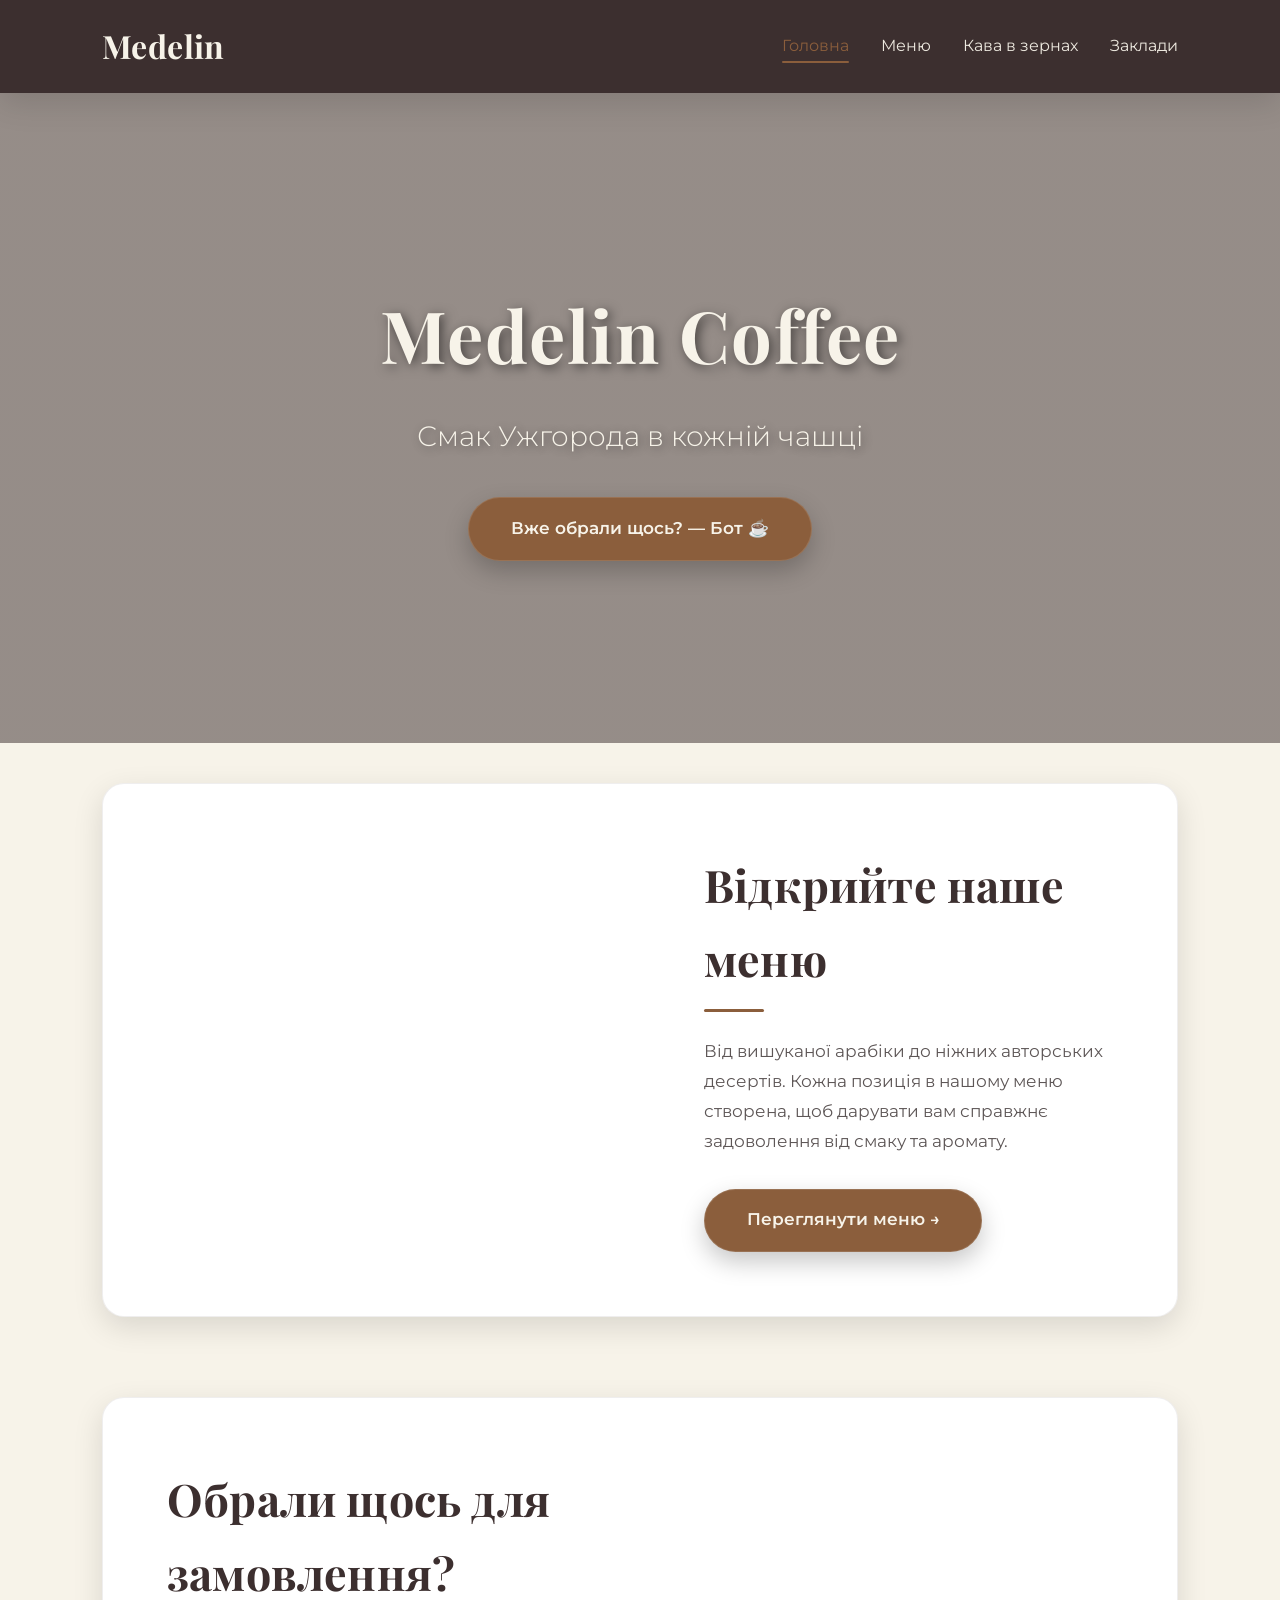
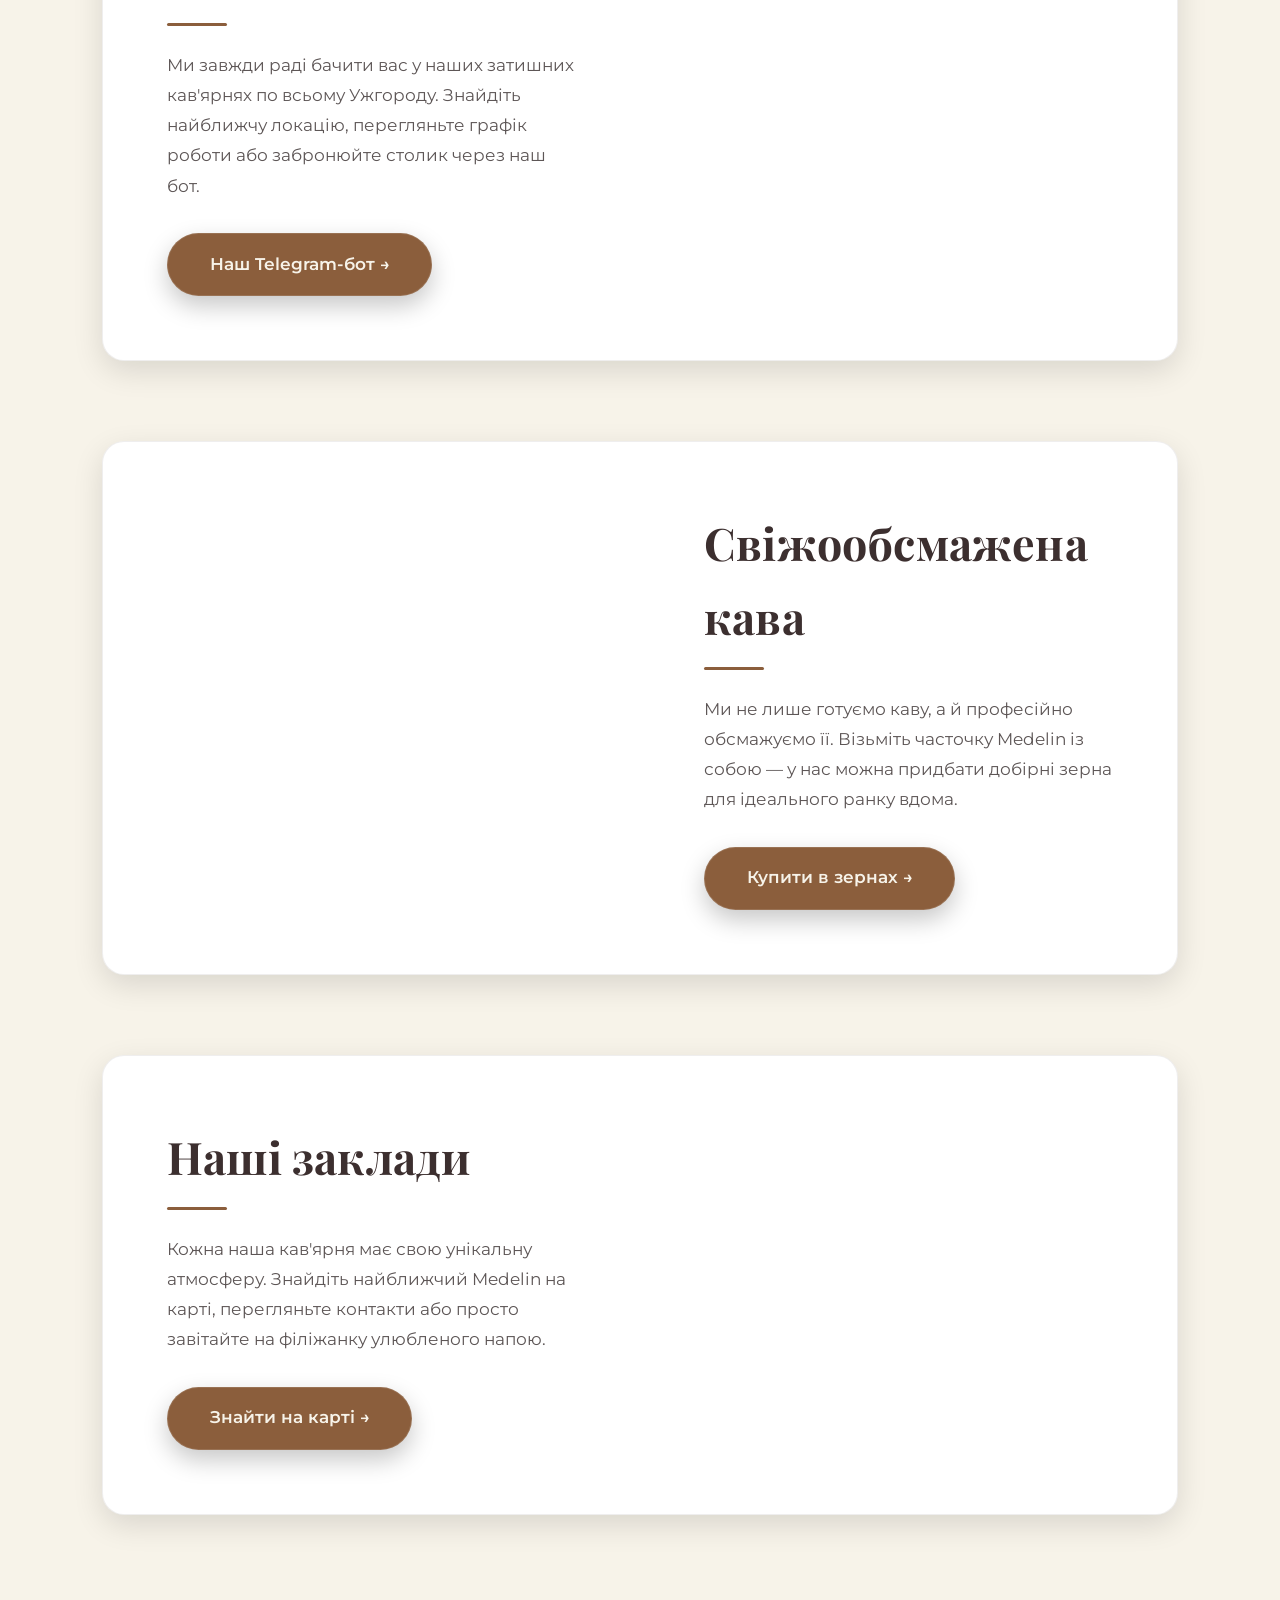
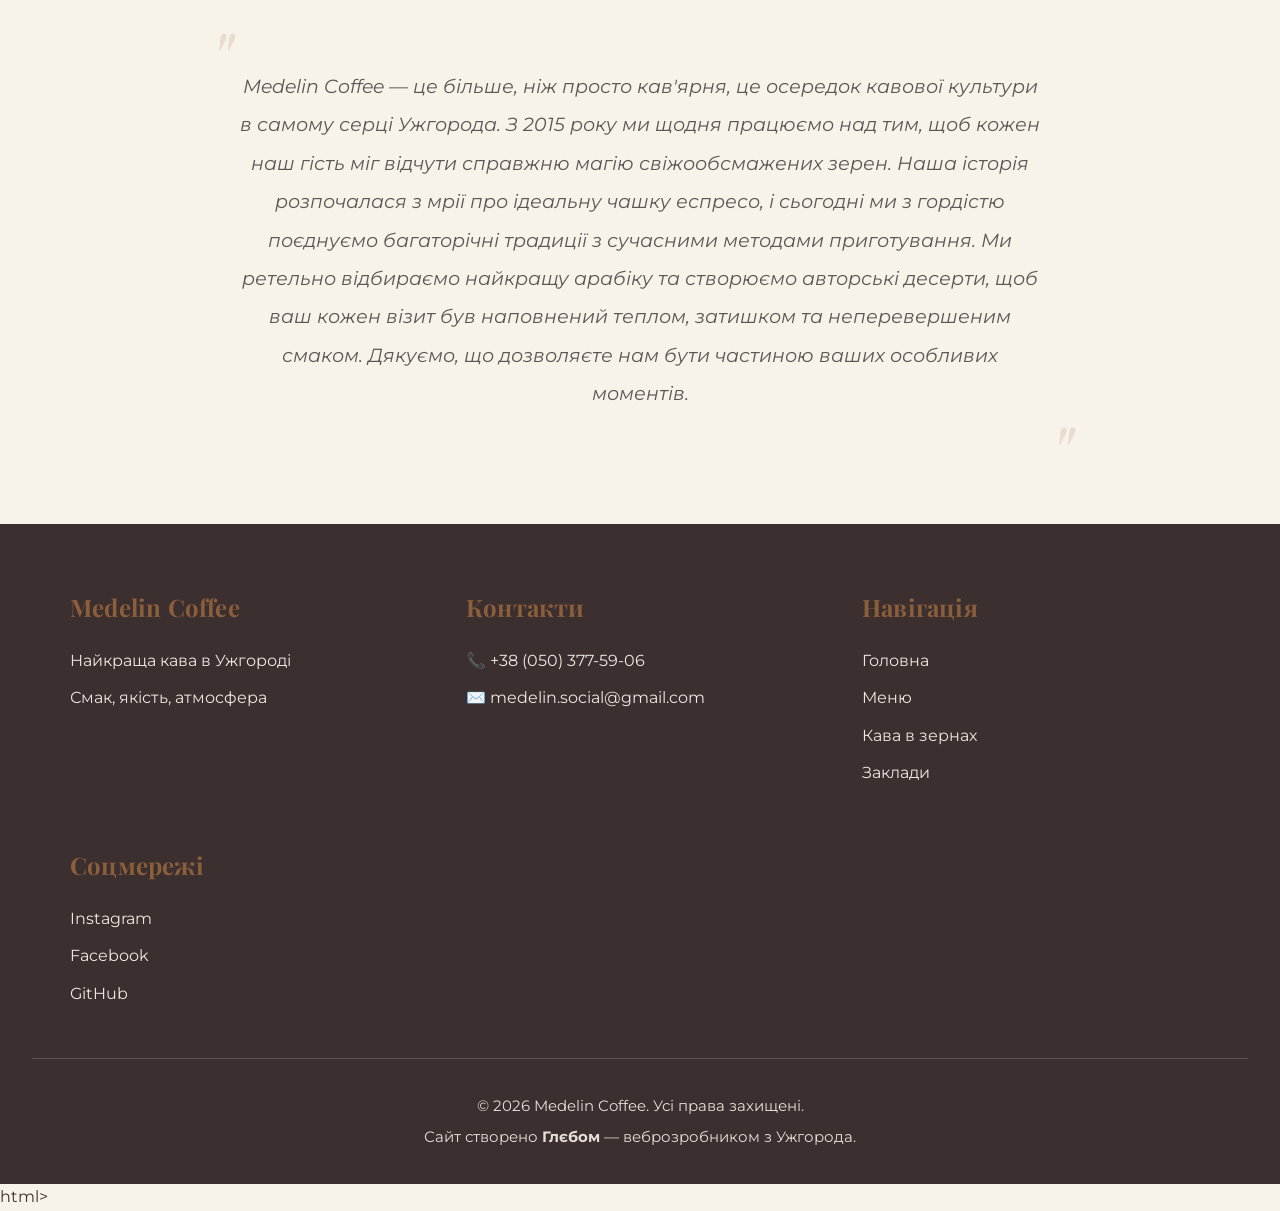
==== commit 94c45d94: "Fix: restore all functionality, map icons, and coffee beans logic while keeping stable CSS" ====
--- a/index.html
+++ b/index.html
@@ -57,7 +57,7 @@
         <div class="hero__content">
             <h1 class="hero__title">Medelin Coffee</h1>
             <p class="hero__subtitle">Смак Ужгорода в кожній чашці</p>
-            <a href="https://t.me/MedelnBot" target="_blank" class="btn btn--hero">Вже обрали щось? — Бот ☕</a>
+            <a href="https://t.me/MedelnBot" target="_blank" class="btn hero__cta">Вже обрали щось? — Бот ☕</a>
         </div>
     </section>
 
--- a/css/style.css
+++ b/css/style.css
@@ -1399,5 +1399,99 @@
     white-space: nowrap;
     margin-left: 1rem;
 }
-;
-}
+
+/* Custom Map Marker & Popup Styles */
+.custom-map-marker {
+    background: transparent;
+    border: none;
+}
+
+.custom-map-marker__pin {
+    width: 40px;
+    height: 40px;
+    border-radius: 50% 50% 50% 0;
+    background: linear-gradient(135deg, var(--color-coffee), var(--color-dark-brown));
+    position: absolute;
+    transform: rotate(-45deg);
+    left: 50%;
+    top: 50%;
+    margin: -20px 0 0 -20px;
+    box-shadow: inset 0 0 0 2px var(--color-white), 0 5px 15px rgba(0,0,0,0.3);
+    display: flex;
+    align-items: center;
+    justify-content: center;
+    transition: transform 0.3s cubic-bezier(0.175, 0.885, 0.32, 1.275), background 0.3s ease;
+}
+
+.custom-map-marker__dot {
+    transform: rotate(45deg);
+    font-size: 1.2rem;
+    color: var(--color-white);
+    line-height: 1;
+    text-shadow: 0 2px 4px rgba(0,0,0,0.2);
+}
+
+.custom-map-marker:hover .custom-map-marker__pin {
+    transform: rotate(-45deg) scale(1.15) translateY(-5px);
+    background: linear-gradient(135deg, var(--color-olive), var(--color-olive-deep));
+    box-shadow: inset 0 0 0 2px var(--color-white), 0 8px 20px rgba(0,0,0,0.4);
+}
+
+.map-popup {
+    padding: 0.5rem;
+    min-width: 180px;
+}
+
+.map-popup__title {
+    font-size: 1.1rem !important;
+    margin-bottom: 0.4rem !important;
+    color: var(--color-dark-brown) !important;
+    font-weight: 700 !important;
+}
+
+.btn-map-route {
+    display: block;
+    background-color: var(--color-coffee);
+    color: var(--color-white) !important;
+    padding: 0.5rem 1rem;
+    border-radius: 50px;
+    font-size: 0.8rem;
+    font-weight: 600;
+    text-align: center;
+    margin-top: 0.5rem;
+    text-transform: uppercase;
+}
+
+/* Weight Boxes for Coffee Beans */
+.popup__weights {
+    display: flex;
+    justify-content: space-between;
+    gap: 10px;
+    margin-top: 20px;
+    padding-top: 20px;
+    border-top: 1px solid #d7ccc8;
+}
+
+.weight-box {
+    flex: 1;
+    display: flex;
+    flex-direction: column;
+    align-items: center;
+    padding: 10px;
+    background: #f5f5f5;
+    border-radius: 8px;
+    border: 1px solid #d7ccc8;
+}
+
+.weight-box__label {
+    font-size: 0.8rem;
+    color: #8d6e63;
+    margin-bottom: 5px;
+    font-weight: 600;
+}
+
+.weight-box__price {
+    font-size: 1.1rem;
+    color: #5d4037;
+    font-weight: 700;
+}
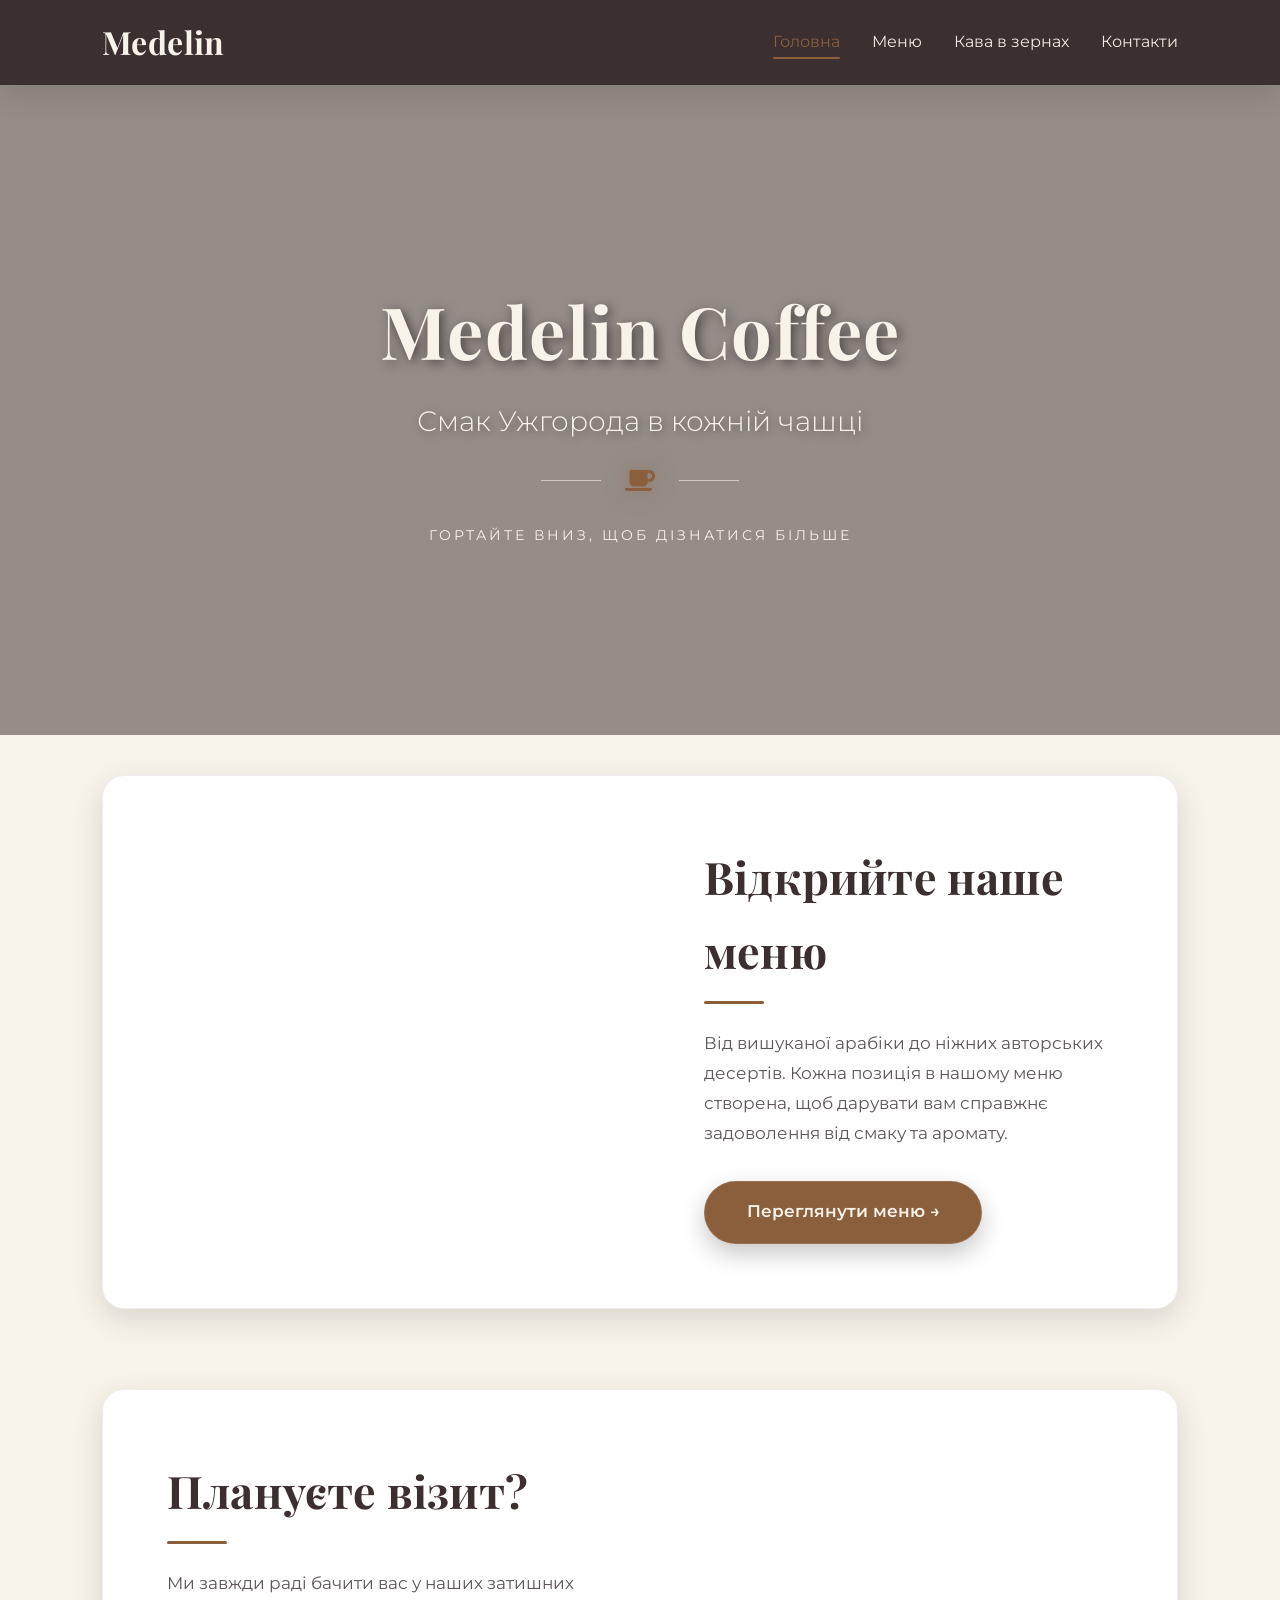
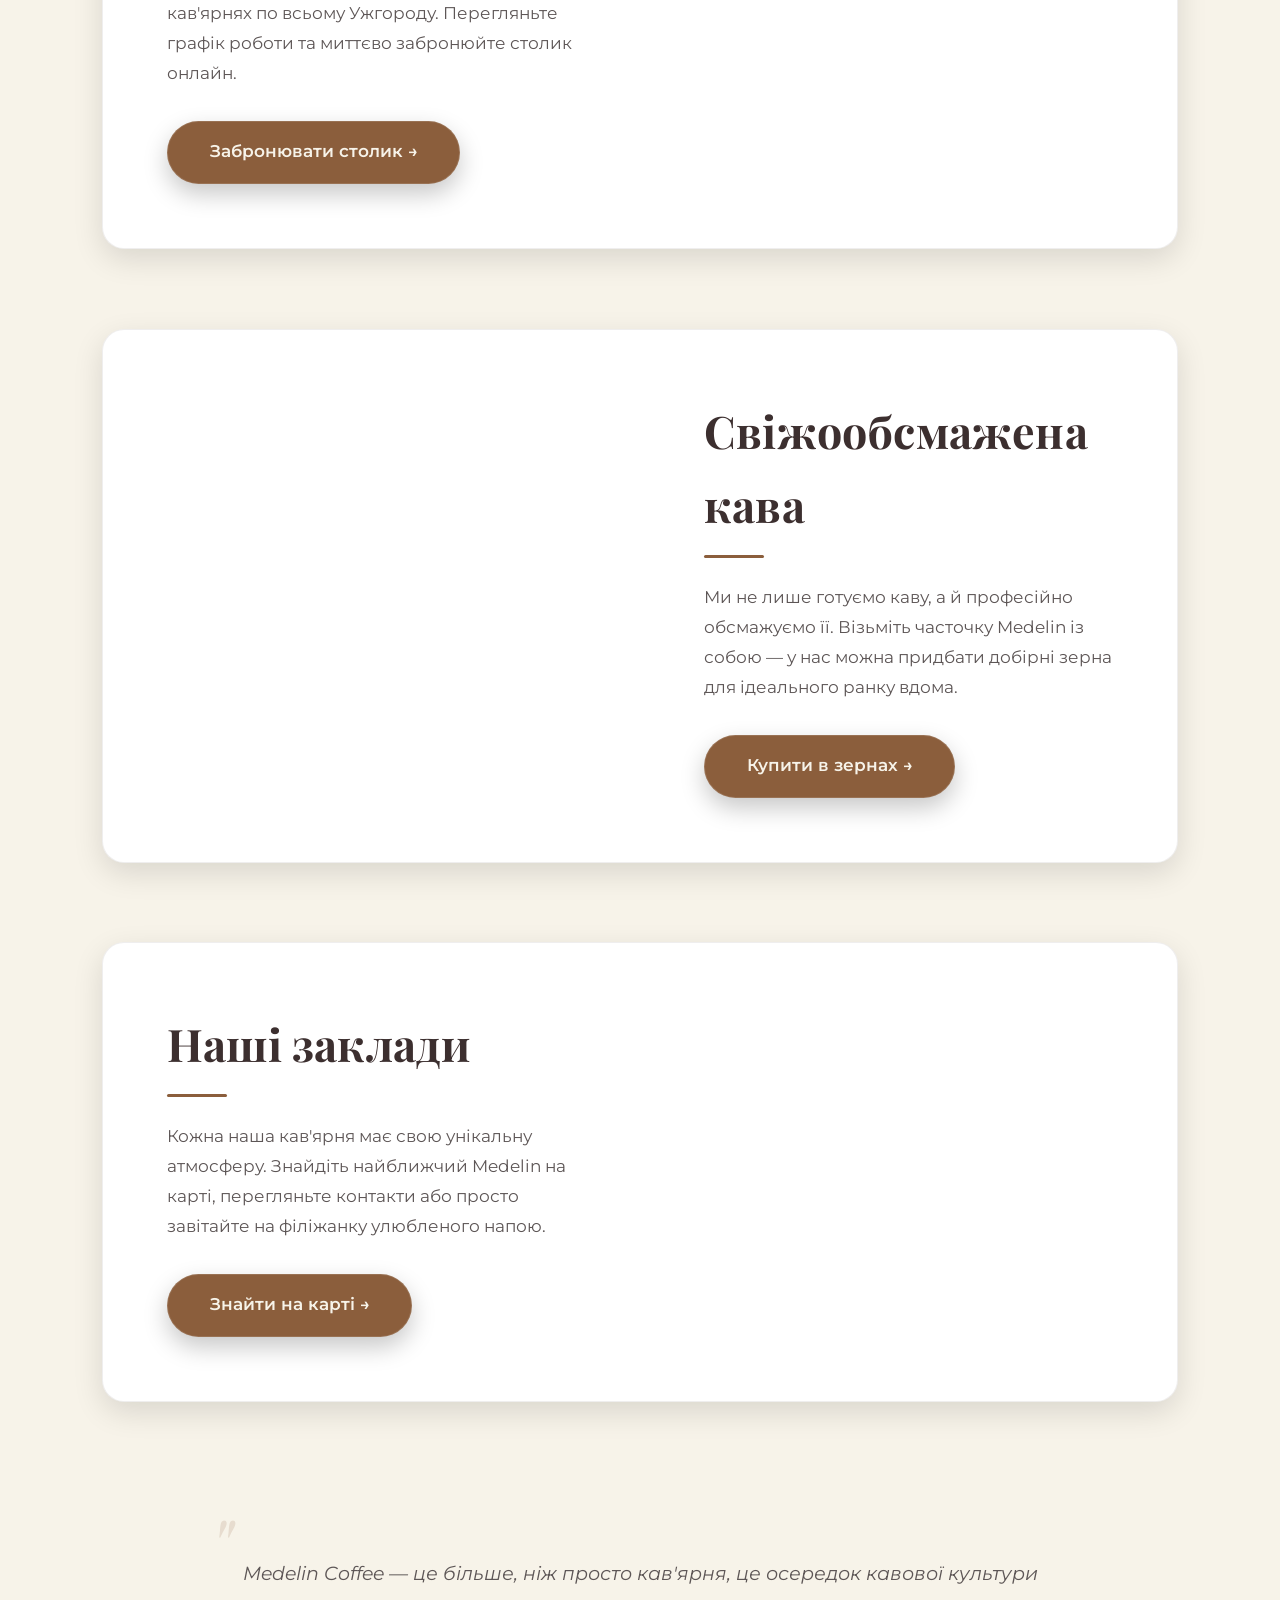
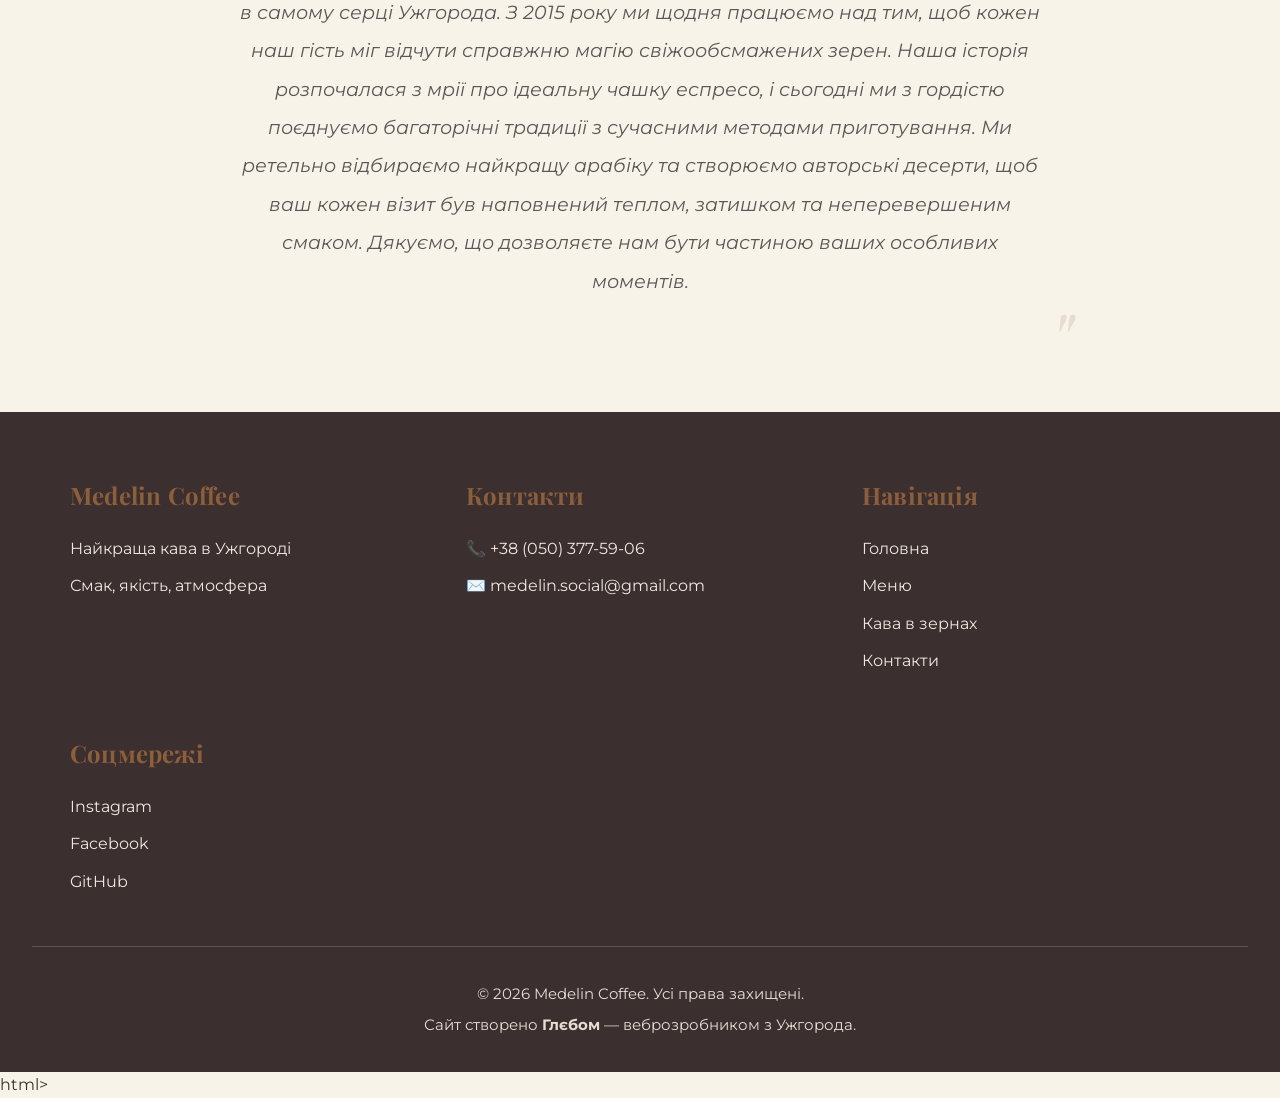
==== commit a73efeff: "Fix: image cropping, currency symbols, polling freezes and coffee card cleanup" ====
--- a/index.html
+++ b/index.html
@@ -31,6 +31,7 @@
     <link href="https://fonts.googleapis.com/css2?family=Playfair+Display:wght@400;700&family=Montserrat:wght@300;400;600&display=swap" rel="stylesheet">
     <link rel="stylesheet" href="css/style.css">
     <link rel="stylesheet" href="css/responsive.css">
+    <link rel="stylesheet" href="https://cdnjs.cloudflare.com/ajax/libs/font-awesome/6.0.0/css/all.min.css" />
 </head>
 <body>
 <header class="header">
@@ -46,7 +47,7 @@
                 <li class="nav__item"><a href="index.html" class="nav__link nav__link--active">Головна</a></li>
                 <li class="nav__item"><a href="pages/menu/menu.html" class="nav__link">Меню</a></li>
                 <li class="nav__item"><a href="pages/coffee/beans.html" class="nav__link">Кава в зернах</a></li>
-                <li class="nav__item"><a href="pages/contact/contact.html" class="nav__link">Заклади</a></li>
+                <li class="nav__item"><a href="pages/contact/contact.html" class="nav__link">Контакти</a></li>
             </ul>
         </nav>
     </div>
@@ -57,7 +58,12 @@
         <div class="hero__content">
             <h1 class="hero__title">Medelin Coffee</h1>
             <p class="hero__subtitle">Смак Ужгорода в кожній чашці</p>
-            <a href="https://t.me/MedelnBot" target="_blank" class="btn hero__cta">Вже обрали щось? — Бот ☕</a>
+            <div class="hero__decoration">
+                <span class="hero__line"></span>
+                <i class="fas fa-coffee hero__icon"></i>
+                <span class="hero__line"></span>
+            </div>
+            <p class="hero__scroll-text">Гортайте вниз, щоб дізнатися більше</p>
         </div>
     </section>
 
@@ -78,10 +84,9 @@
     <section class="promo promo--contact">
         <div class="promo-card promo-card--stack-image-first">
             <div class="promo-card__content">
-                <h2 class="promo-card__title">Обрали щось для замовлення?</h2>
-                <p class="promo-card__text">Ми завжди раді бачити вас у наших затишних кав'ярнях по всьому Ужгороду.
-                    Знайдіть найближчу локацію, перегляньте графік роботи або забронюйте столик через наш бот.</p>
-                <a href="https://t.me/MedelnBot" target="_blank" class="btn">Наш Telegram-бот →</a>
+                <h2 class="promo-card__title">Плануєте візит?</h2>
+                <p class="promo-card__text">Ми завжди раді бачити вас у наших затишних кав'ярнях по всьому Ужгороду. Перегляньте графік роботи та миттєво забронюйте столик онлайн.</p>
+                <a href="pages/contact/contact.html" class="btn">Забронювати столик →</a>
             </div>
             <div class="promo-card__image"
                  style="background-image: url('https://images.pexels.com/photos/2199190/pexels-photo-2199190.jpeg?auto=compress&cs=tinysrgb&w=800');"
@@ -147,7 +152,7 @@
             <a href="index.html" class="footer__link">Головна</a>
             <a href="pages/menu/menu.html" class="footer__link">Меню</a>
             <a href="pages/coffee/beans.html" class="footer__link">Кава в зернах</a>
-            <a href="pages/contact/contact.html" class="footer__link">Заклади</a>
+            <a href="pages/contact/contact.html" class="footer__link">Контакти</a>
         </div>
         <div class="footer__section">
             <h3 class="footer__title">Соцмережі</h3>
--- a/css/style.css
+++ b/css/style.css
@@ -242,11 +242,47 @@
 
 .header {
     background-color: var(--color-dark-brown);
-    padding: 1.25rem 0;
+    padding: 1rem 0;
     box-shadow: var(--shadow-md);
     position: sticky;
     top: 0;
     z-index: 1000;
+}
+
+
+.menu-subnav {
+    position: sticky;
+    top: 80px; 
+    z-index: 998;
+    background: rgba(255, 255, 255, 0.4);
+    backdrop-filter: blur(20px) saturate(180%);
+    -webkit-backdrop-filter: blur(20px) saturate(180%);
+    border-bottom: 1px solid rgba(255, 255, 255, 0.3);
+    padding: 0.8rem 0;
+    margin-bottom: 2rem;
+    box-shadow: 0 4px 15px rgba(0, 0, 0, 0.04);
+}
+
+.menu-subnav__list {
+    max-width: var(--container-width);
+    margin: 0 auto;
+    padding: 0 var(--gutter-x);
+    display: flex;
+    gap: 1.5rem;
+    overflow-x: auto;
+    scrollbar-width: none;
+    justify-content: center; 
+    list-style: none;
+}
+
+@media (max-width: 992px) {
+    .menu-subnav {
+        top: 72px;
+    }
+    .menu-subnav__list {
+        justify-content: flex-start;
+        padding-bottom: 5px;
+    }
 }
 
 .header__container {
@@ -383,7 +419,7 @@
 
 .hero__title {
     font-size: 4.5rem;
-    margin-bottom: 1.2rem;
+    margin-bottom: 0.5rem;
     text-shadow: 3px 3px 12px rgba(0, 0, 0, 0.55);
     letter-spacing: 1.5px;
     opacity: 0;
@@ -391,14 +427,53 @@
 
 .hero__subtitle {
     font-size: 1.75rem;
-    margin-bottom: 2.4rem;
+    margin-bottom: 1.5rem;
     font-weight: 300;
     text-shadow: 2px 2px 10px rgba(0, 0, 0, 0.45);
     opacity: 0;
 }
 
-.hero__cta {
+.hero__decoration {
+    display: flex;
+    align-items: center;
+    justify-content: center;
+    gap: 1.5rem;
+    margin-bottom: 2rem;
     opacity: 0;
+    transform: translateY(20px);
+    transition: all 1s ease 0.4s;
+}
+
+.hero__decoration--active {
+    opacity: 1;
+    transform: translateY(0);
+}
+
+.hero__line {
+    height: 1px;
+    width: 60px;
+    background: var(--color-cream);
+    opacity: 0.6;
+}
+
+.hero__icon {
+    font-size: 1.5rem;
+    color: var(--color-coffee);
+    filter: drop-shadow(0 0 10px rgba(139, 94, 60, 0.5));
+}
+
+.hero__scroll-text {
+    font-size: 0.9rem;
+    text-transform: uppercase;
+    letter-spacing: 3px;
+    opacity: 0;
+    margin-top: 1rem;
+    animation: fadeInOut 2s ease-in-out infinite;
+}
+
+@keyframes fadeInOut {
+    0%, 100% { opacity: 0.3; transform: translateY(0); }
+    50% { opacity: 0.8; transform: translateY(5px); }
 }
 
 .btn {
@@ -734,16 +809,77 @@
 
 .menu__categories {
     display: grid;
-    grid-template-columns: repeat(auto-fit, minmax(350px, 1fr));
+    grid-template-columns: repeat(auto-fit, minmax(400px, 1fr));
     gap: 4rem;
+    width: 100%;
+    margin: 0 auto;
+}
+
+
+.choice-grid {
+    display: grid;
+    grid-template-columns: repeat(auto-fill, minmax(130px, 1fr));
+    gap: 12px;
+    margin-top: 15px;
+}
+
+.choice-chip {
+    background: rgba(139, 94, 60, 0.05); 
+    border: 1px solid rgba(139, 94, 60, 0.1);
+    border-radius: 14px;
+    padding: 12px;
+    text-align: center;
+    cursor: pointer;
+    transition: all 0.3s cubic-bezier(0.175, 0.885, 0.32, 1.275);
+    display: flex;
+    flex-direction: column;
+    align-items: center;
+    justify-content: center;
+    gap: 6px;
+    color: var(--color-dark-brown); 
+}
+
+.choice-chip:hover {
+    background: rgba(139, 94, 60, 0.1);
+    transform: translateY(-3px);
+    border-color: var(--color-coffee);
+}
+
+.choice-chip.is-active {
+    background: var(--color-coffee); 
+    color: var(--color-white) !important;
+    border-color: var(--color-coffee);
+    box-shadow: 0 8px 20px rgba(139, 94, 60, 0.3);
+}
+
+.choice-chip.is-active .choice-chip__label,
+.choice-chip.is-active .choice-chip__price {
+    color: var(--color-white) !important;
+}
+
+.choice-chip__icon {
+    font-size: 1.5rem;
+}
+
+.choice-chip__label {
+    font-size: 0.85rem;
+    font-weight: 600;
+}
+
+.choice-chip__price {
+    font-size: 0.75rem;
+    opacity: 0.8;
 }
 
 .category {
     background: var(--color-white);
-    padding: 3rem;
+    padding: 3rem 2.5rem;
     border-radius: var(--radius-lg);
     box-shadow: var(--shadow-sm);
     border: 1px solid var(--border-light);
+    overflow: hidden;
+    width: 100%;
+    margin-bottom: 3.5rem;
 }
 
 .category__title {
@@ -772,9 +908,11 @@
 
 .product-card__image {
     width: 100%;
-    height: 250px;
+    height: 280px;
     background-size: cover;
+    background-repeat: no-repeat;
     background-position: center;
+    background-color: #fcfaf5;
 }
 
 .product-card__content {
@@ -794,51 +932,80 @@
 }
 
 .menu-item {
-    display: flex;
-    gap: 1.6rem;
-    margin-bottom: 2.2rem;
-    border-bottom: 1px solid var(--color-light-gray);
+    display: flex !important;
+    flex-direction: column !important; 
+    align-items: stretch !important;
+    padding: 0 !important; 
+    margin-bottom: 1.5rem;
+    background: var(--color-white);
+    border-radius: 24px; 
+    border: 1px solid var(--border-light);
+    transition: all 0.4s cubic-bezier(0.165, 0.84, 0.44, 1);
     cursor: pointer;
-    transition: transform var(--transition-base), background-color var(--transition-base), box-shadow var(--transition-base);
-    border-radius: 14px;
-    padding: 1rem;
+    overflow: hidden;
+    height: 100%;
+    box-shadow: 0 4px 15px rgba(0, 0, 0, 0.03);
 }
 
 .menu-item:hover {
-    background-color: rgba(247, 243, 233, 0.65);
-    transform: translateX(6px);
-    box-shadow: 0 10px 22px rgba(0, 0, 0, 0.06);
-}
-
-.menu-item:last-child {
-    border-bottom: none;
-    margin-bottom: 0;
+    transform: translateY(-8px);
+    box-shadow: 0 20px 40px rgba(0, 0, 0, 0.1);
+    border-color: var(--color-coffee-light);
 }
 
 .menu-item__image {
-    width: 100px;
-    height: 100px;
-    border-radius: 16px;
+    width: 100% !important;
+    height: 240px !important;
+    border-radius: 0;
     background-size: cover;
+    background-repeat: no-repeat;
     background-position: center;
+    background-color: #fcfaf5;
     flex-shrink: 0;
-    box-shadow: 0 10px 22px rgba(0, 0, 0, 0.12);
-}
-
+}
 .menu-item__info {
+    padding: 1.5rem 1.8rem !important; 
+    display: flex !important;
+    flex-direction: column !important;
+    gap: 1.2rem !important;
     flex: 1;
 }
 
+.menu-item__text-group {
+    width: 100%;
+}
+
 .menu-item__title {
-    font-size: 1.3rem;
-    margin-bottom: 0.4rem;
+    font-size: 1.4rem !important; 
+    font-weight: 800;
     color: var(--color-dark-brown);
+    margin: 0;
+    line-height: 1.2;
+    display: block;
+    overflow: visible;
+    word-wrap: break-word;
+}
+
+.menu-item__price-group {
+    margin-top: auto; 
+    display: flex !important;
+    align-items: center !important;
+    justify-content: space-between !important;
+    width: 100%;
+    padding-top: 1rem;
+    border-top: 1px solid rgba(0,0,0,0.05); 
 }
 
 .menu-item__price {
-    font-size: 1.2rem;
+    font-size: 1.5rem !important;
     color: var(--color-coffee);
-    font-weight: 700;
+    font-weight: 900;
+}
+
+.btn-add-plus {
+    width: 48px !important;
+    height: 48px !important;
+    font-size: 1.5rem !important;
 }
 
 .contact__container {
@@ -1215,7 +1382,8 @@
     position: relative;
     width: min(92vw, 600px);
     max-height: 90vh;
-    overflow: auto;
+    overflow-y: auto;
+    overflow-x: hidden;
     border-radius: 24px;
     background: var(--color-cream);
     box-shadow: var(--shadow-lg);
@@ -1248,14 +1416,15 @@
 
 .popup__image {
     width: 100%;
-    height: 300px;
+    height: 380px;
     object-fit: cover;
+    background-color: #fcfaf5;
     border-radius: 24px 24px 0 0;
 }
 
 .popup__title {
-    font-size: 2rem;
-    margin: 1.5rem 2rem 0.5rem;
+    font-size: 1.8rem;
+    margin: 1rem 1.5rem 0.5rem;
     color: var(--color-dark-brown);
 }
 
@@ -1273,11 +1442,12 @@
 }
 
 .popup__info {
-    background: var(--color-white);
-    border-radius: 12px;
-    padding: 1.2rem;
-    margin: 0 2rem 1.5rem;
-    border-left: 4px solid var(--color-coffee);
+    background: transparent;
+    border-radius: 0;
+    padding: 0;
+    margin: 0;
+    border: none;
+    text-align: left; 
 }
 
 .popup__info-text {
@@ -1315,62 +1485,64 @@
     margin-right: 0.5rem;
 }
 
-.menu-subnav {
-    background: rgba(28, 18, 10, 0.95);
-    border-bottom: 1px solid rgba(201, 169, 110, 0.2);
-    padding: 0.6rem 0;
-    width: 100%;
-    position: sticky;
-    top: 82px;
-    z-index: 500;
-    backdrop-filter: blur(15px);
-    -webkit-backdrop-filter: blur(15px);
-}
-
-.menu-subnav__list {
-    display: flex;
-    gap: 0.6rem;
-    overflow-x: auto;
-    scrollbar-width: none;
-    -webkit-overflow-scrolling: touch;
-    padding: 0 1.5rem;
-    margin: 0;
-    list-style: none;
-    width: 100%;
-    justify-content: space-between;
-}
-
-.menu-subnav__list li {
-    flex: 1 0 auto;
-    text-align: center;
-}
+
+.btn-add-plus {
+    position: relative; 
+    border: none;
+    background: var(--color-coffee);
+    color: #fff;
+    width: 44px;
+    height: 44px;
+    border-radius: 50%;
+    font-size: 1.4rem;
+    display: flex;
+    align-items: center;
+    justify-content: center;
+    cursor: pointer;
+    transition: all 0.3s cubic-bezier(0.175, 0.885, 0.32, 1.275);
+    box-shadow: 0 4px 10px rgba(139, 94, 60, 0.3);
+    flex-shrink: 0;
+    z-index: 2;
+}
+
+.btn-add-plus:hover {
+    background-color: var(--color-dark-brown);
+    transform: scale(1.1);
+}
+
+
 
 .menu-subnav__link {
     display: block;
     width: 100%;
-    padding: 0.6rem 1.2rem;
+    padding: 0.7rem 1.4rem;
     font-family: var(--font-main);
-    font-size: 0.85rem;
-    font-weight: 600;
-    letter-spacing: 0.03em;
-    color: rgba(240, 230, 211, 0.7);
+    font-size: 0.88rem;
+    font-weight: 700;
+    letter-spacing: 0.02em;
+    color: var(--color-dark-brown);
     text-decoration: none;
     white-space: nowrap;
     border-radius: 50px;
     border: 1px solid transparent;
-    transition: all 0.3s ease;
+    transition: all 0.4s cubic-bezier(0.175, 0.885, 0.32, 1.275);
+    opacity: 0.75;
 }
 
 .menu-subnav__link:hover {
-    color: var(--color-white);
-    background: rgba(201, 169, 110, 0.1);
+    color: var(--color-coffee);
+    background: rgba(139, 94, 60, 0.08);
+    opacity: 1;
+    transform: translateY(-2px);
 }
 
 .menu-subnav__link--active {
     color: var(--color-white);
     background: var(--color-coffee);
-    border-color: rgba(255, 255, 255, 0.1);
-    box-shadow: 0 4px 12px rgba(0, 0, 0, 0.2);
+    border-color: rgba(139, 94, 60, 0.2);
+    box-shadow: 0 6px 15px rgba(139, 94, 60, 0.3);
+    opacity: 1;
+    transform: translateY(-2px) scale(1.05);
 }
 
 .menu-list {
@@ -1383,14 +1555,20 @@
     display: flex;
     justify-content: space-between;
     align-items: center;
-    padding: 0.65rem 1rem;
+    padding: 0.75rem 1rem;
     border-bottom: 1px solid rgba(0, 0, 0, 0.05);
     font-family: var(--font-main);
-    font-size: 0.9rem;
+    font-size: 0.95rem;
+    gap: 1.5rem;
 }
 
 .menu-list__name {
     color: var(--color-text);
+    flex: 1;
+    overflow: hidden;
+    text-overflow: ellipsis;
+    white-space: nowrap;
+    font-weight: 500;
 }
 
 .menu-list__price {
@@ -1400,7 +1578,7 @@
     margin-left: 1rem;
 }
 
-/* Custom Map Marker & Popup Styles */
+
 .custom-map-marker {
     background: transparent;
     border: none;
@@ -1462,7 +1640,7 @@
     text-transform: uppercase;
 }
 
-/* Weight Boxes for Coffee Beans */
+
 .popup__weights {
     display: flex;
     justify-content: space-between;
@@ -1495,3 +1673,294 @@
     color: #5d4037;
     font-weight: 700;
 }
+
+
+
+.weight-label:has(input:checked) {
+    background: var(--color-coffee) !important;
+    color: var(--color-white) !important;
+}
+.weight-label:has(input:checked) div {
+    color: var(--color-white) !important;
+}
+
+
+.cart-fab {
+    position: fixed;
+    bottom: 30px;
+    right: 30px;
+    width: 60px;
+    height: 60px;
+    border-radius: 50%;
+    background-color: var(--color-coffee);
+    color: var(--color-white);
+    display: flex;
+    justify-content: center;
+    align-items: center;
+    font-size: 24px;
+    box-shadow: 0 4px 15px rgba(0,0,0,0.3);
+    cursor: pointer;
+    z-index: 998;
+    transition: transform 0.3s, background-color 0.3s;
+}
+.cart-fab:hover {
+    transform: scale(1.1);
+    background-color: var(--color-dark-brown);
+}
+.cart-badge {
+    position: absolute;
+    top: -5px;
+    right: -5px;
+    background-color: #d32f2f;
+    color: white;
+    font-size: 12px;
+    font-weight: bold;
+    width: 22px;
+    height: 22px;
+    border-radius: 50%;
+    display: flex;
+    justify-content: center;
+    align-items: center;
+    border: 2px solid #fff;
+    opacity: 0;
+    transition: 0.3s;
+}
+.cart-badge.active {
+    opacity: 1;
+}
+
+.medelin-modal-overlay {
+    position: fixed;
+    top: 0; left: 0;
+    width: 100%; height: 100%;
+    background: rgba(60, 47, 47, 0.4);
+    backdrop-filter: blur(8px);
+    z-index: 9999;
+    display: flex;
+    align-items: center;
+    justify-content: center;
+    opacity: 0;
+    visibility: hidden;
+    transition: all 0.4s cubic-bezier(0.4, 0, 0.2, 1);
+}
+
+.medelin-modal-overlay--active {
+    opacity: 1;
+    visibility: visible;
+}
+
+.medelin-modal-content {
+    background: rgba(255, 255, 255, 0.95);
+    width: 90%;
+    max-width: 440px;
+    padding: 40px;
+    border-radius: 32px;
+    box-shadow: 0 30px 60px rgba(0,0,0,0.15), 0 0 0 1px rgba(93, 64, 55, 0.05);
+    text-align: center;
+    transform: scale(0.85);
+    transition: all 0.5s cubic-bezier(0.175, 0.885, 0.32, 1.275);
+    position: relative;
+    overflow: hidden;
+}
+
+.medelin-modal-overlay--active .medelin-modal-content {
+    transform: scale(1);
+}
+
+.medelin-modal-icon {
+    font-size: 3.5rem;
+    color: #5d4037;
+    margin-bottom: 24px;
+    display: inline-block;
+    background: rgba(93, 64, 55, 0.05);
+    width: 100px;
+    height: 100px;
+    line-height: 100px;
+    border-radius: 50%;
+}
+
+.medelin-modal-title {
+    font-family: var(--font-accent);
+    font-size: 1.8rem;
+    color: #3c2f2f;
+    margin-bottom: 16px;
+}
+
+.medelin-modal-text {
+    font-size: 1.1rem;
+    color: #5d5656;
+    margin-bottom: 32px;
+    line-height: 1.6;
+}
+
+.medelin-modal-actions {
+    display: flex;
+    flex-direction: column;
+    gap: 12px;
+}
+
+.medelin-modal-reply-area {
+    margin-bottom: 20px;
+    display: none;
+    animation: fadeIn 0.3s ease;
+}
+
+.medelin-modal-reply-input {
+    width: 100%;
+    padding: 15px 20px;
+    border-radius: 16px;
+    border: 2px solid rgba(93, 64, 55, 0.1);
+    background: #fff;
+    font-family: inherit;
+    font-size: 1rem;
+    outline: none;
+    transition: border-color 0.3s;
+    resize: none;
+}
+
+.medelin-modal-reply-input:focus {
+    border-color: #5d4037;
+}
+
+.medelin-modal-btn {
+    padding: 16px 32px;
+    border-radius: 50px;
+    font-weight: 700;
+    text-transform: uppercase;
+    letter-spacing: 1px;
+    transition: all 0.3s cubic-bezier(0.175, 0.885, 0.32, 1.275);
+    border: none;
+}
+
+.medelin-modal-btn--primary {
+    background: #5d4037;
+    color: #fff;
+    box-shadow: 0 10px 20px rgba(93, 64, 55, 0.2);
+}
+
+.medelin-modal-btn--primary:hover {
+    transform: translateY(-3px);
+    box-shadow: 0 15px 30px rgba(93, 64, 55, 0.3);
+    background: #3c2f2f;
+}
+
+.medelin-modal-btn--outline {
+    background: transparent;
+    color: #5d4037;
+    border: 2px solid rgba(93, 64, 55, 0.2);
+}
+
+.medelin-modal-btn--outline:hover {
+    background: rgba(93, 64, 55, 0.05);
+    border-color: #5d4037;
+}
+
+
+.popup__info-list {
+    background: rgba(139, 94, 60, 0.03);
+    border-radius: var(--radius-md);
+    padding: 1.2rem;
+    border: 1px solid rgba(139, 94, 60, 0.08);
+}
+
+.popup__info-list div strong {
+    color: var(--color-coffee);
+    letter-spacing: 0.5px;
+}
+
+.scales-block {
+    border: 1px solid rgba(139, 94, 60, 0.1);
+}
+
+
+#cart-modal-container, #booking-modal-container {
+    position: fixed;
+    inset: 0;
+    z-index: 10000;
+    display: flex;
+    align-items: center;
+    justify-content: center;
+}
+
+.cart-modal__overlay, .booking-modal__overlay {
+    position: absolute;
+    inset: 0;
+    background: rgba(60, 47, 47, 0.85);
+    backdrop-filter: blur(8px);
+}
+
+.cart-modal__content, .booking-modal__content {
+    position: relative;
+    width: min(90vw, 500px);
+    max-height: 85vh;
+    background: var(--color-cream);
+    padding: 2.5rem;
+    border-radius: 30px;
+    box-shadow: var(--shadow-lg);
+    overflow-y: auto;
+    z-index: 2;
+}
+
+.cart-modal__close, .booking-modal__close {
+    position: absolute;
+    top: 20px;
+    right: 20px;
+    background: none;
+    border: none;
+    font-size: 1.5rem;
+    color: var(--color-dark-brown);
+    cursor: pointer;
+}
+
+.cart-modal__list {
+    list-style: none;
+    margin: 2rem 0;
+}
+
+.cart-modal__list li {
+    display: flex;
+    justify-content: space-between;
+    align-items: center;
+    padding: 1rem 0;
+    border-bottom: 1px solid rgba(0,0,0,0.05);
+}
+
+.cart-modal__total {
+    display: flex;
+    justify-content: space-between;
+    font-weight: 700;
+    font-size: 1.2rem;
+    margin-bottom: 2rem;
+    padding-top: 1rem;
+    border-top: 2px solid var(--color-coffee);
+}
+
+.checkout-form, .booking-form {
+    display: flex;
+    flex-direction: column;
+    gap: 1rem;
+    margin: 2rem 0;
+}
+
+.checkout-form input, .checkout-form select, .booking-form input, .booking-form select, .booking-form textarea {
+    padding: 1rem;
+    border-radius: 12px;
+    border: 1px solid rgba(0,0,0,0.1);
+    background: #fff;
+    font-family: inherit;
+}
+
+.cart-item-end {
+    display: flex;
+    align-items: center;
+    gap: 1rem;
+}
+
+.cart-item-end button {
+    background: none;
+    border: none;
+    color: #d32f2f;
+    cursor: pointer;
+}
+
+
--- a/css/responsive.css
+++ b/css/responsive.css
@@ -282,30 +282,25 @@
     }
 
     .menu-item {
-        flex-direction: row;
-        align-items: center;
-        text-align: left;
-        gap: 1.5rem;
-        padding: 1.25rem;
+        padding: 0.8rem;
+        gap: 1rem;
     }
 
     .menu-item__image {
-        width: 100px;
-        height: 100px;
-        border-radius: 16px;
-    }
-
-    .menu-item__info {
-        padding-top: 0;
+        width: 100% !important;
+        height: 180px !important;
+        border-radius: 20px 20px 0 0;
+        background-size: contain;
+        background-repeat: no-repeat;
+        background-color: #fcfaf5;
     }
 
     .menu-item__title {
-        font-size: 1.3rem;
-        margin-bottom: 0.5rem;
+        font-size: 1.1rem;
     }
 
     .menu-item__price {
-        font-size: 1.25rem;
+        font-size: 1.1rem;
     }
 
     .category {
@@ -368,7 +363,10 @@
         position: sticky;
         top: 0;
         z-index: 900;
-        background: rgba(28, 18, 10, 0.98);
+        background: rgba(247, 243, 233, 0.7);
+        backdrop-filter: blur(15px) saturate(160%);
+        -webkit-backdrop-filter: blur(15px) saturate(160%);
+        border-bottom: 1px solid rgba(139, 94, 60, 0.1);
     }
 
     .menu-subnav__link {
